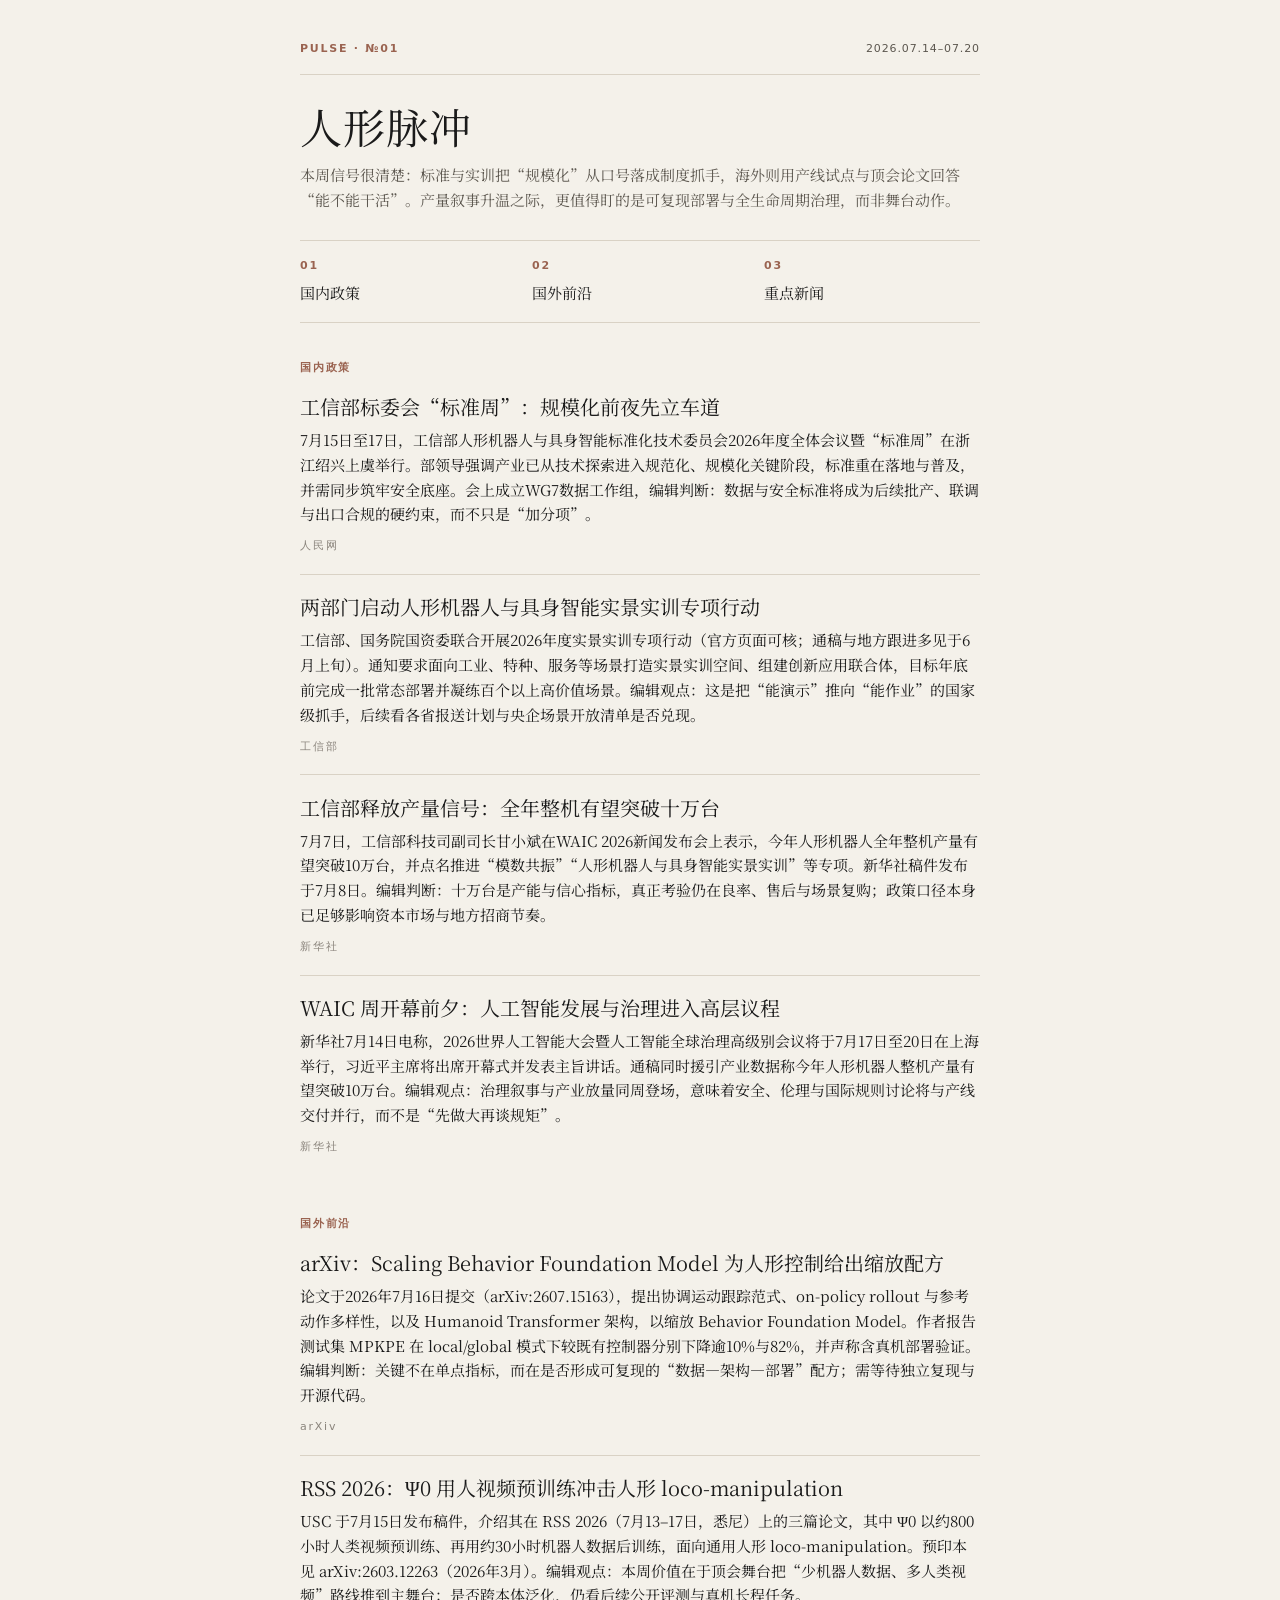
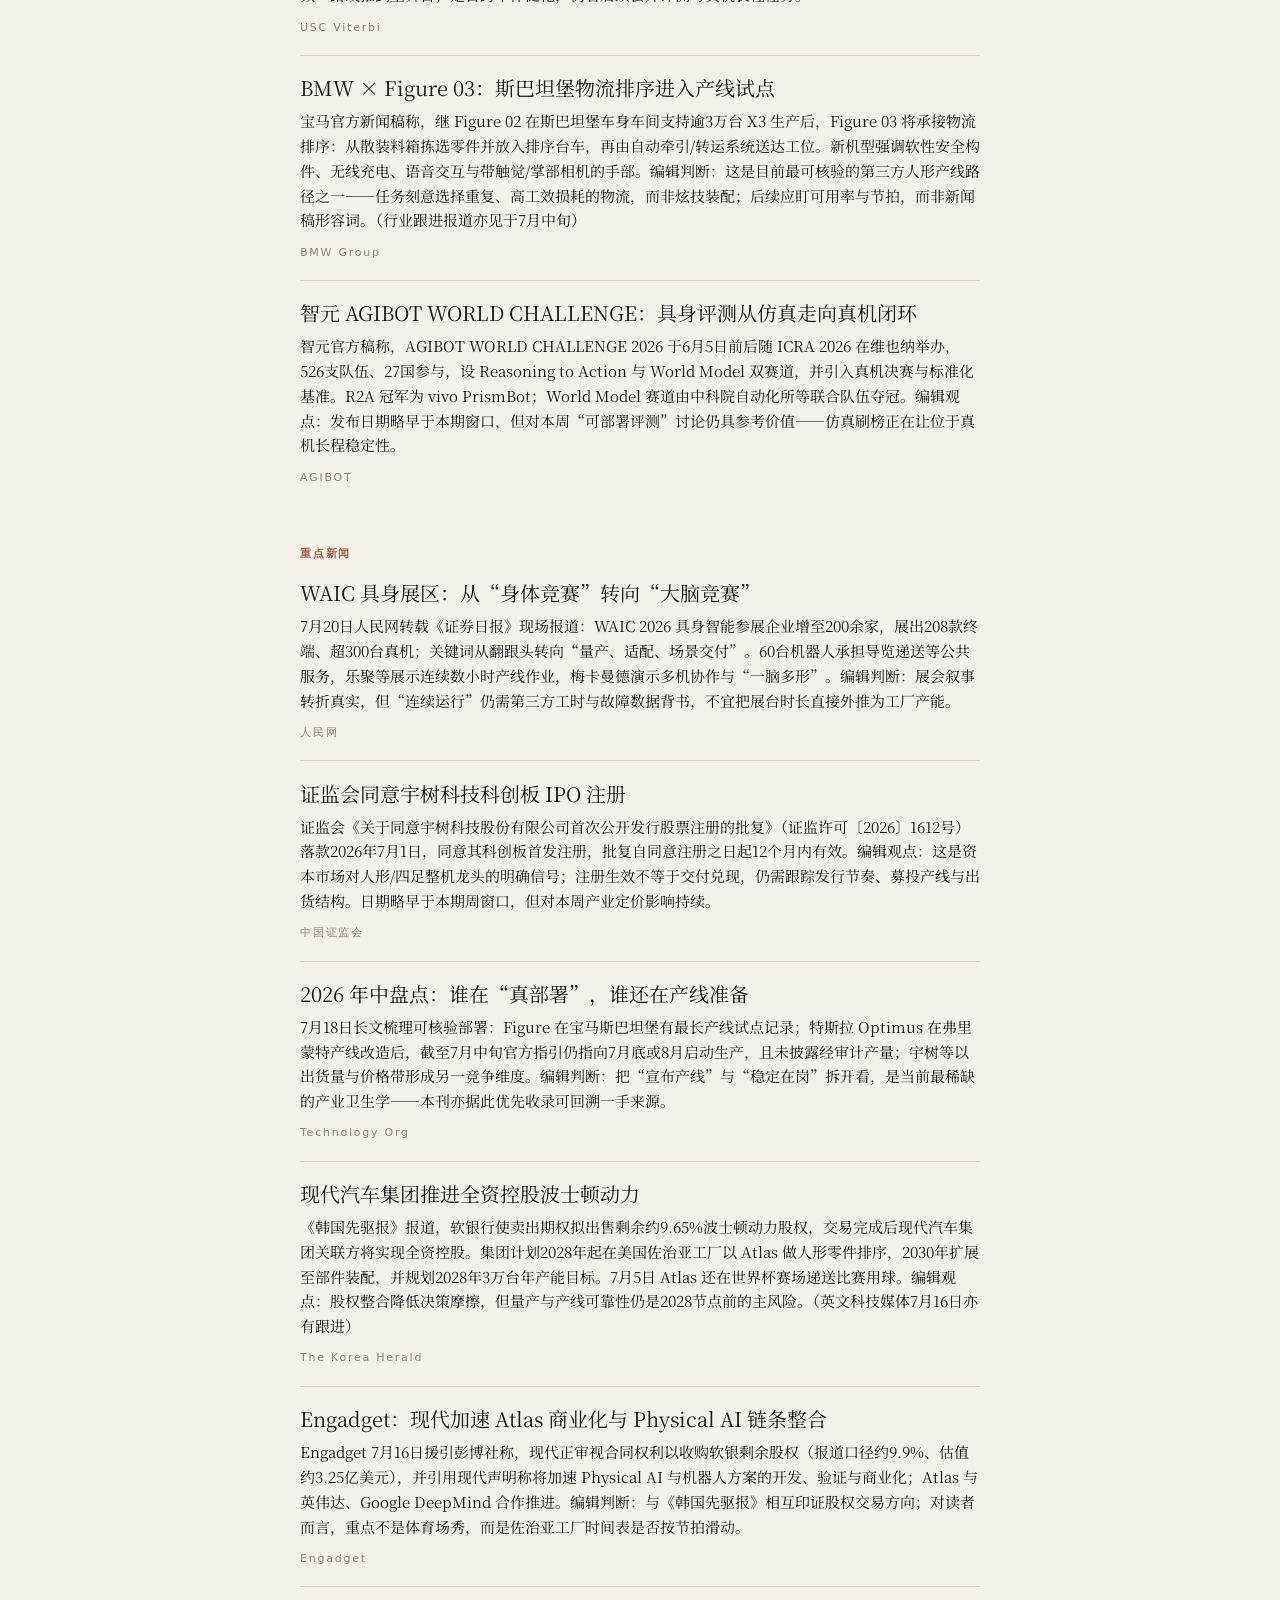
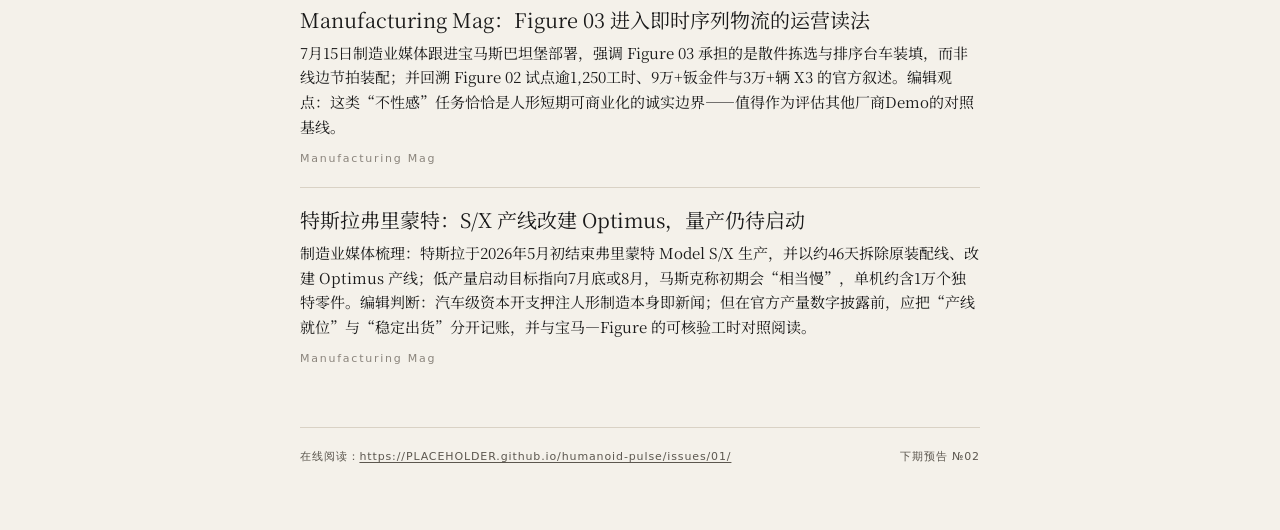
==== docs/site/issues/01/index.html @ b32ab368 "content: publish Humanoid Pulse №01 EOF  Co-authored-by: Cursor <cursoragent@cursor.com>" ====
<!DOCTYPE html>
<html lang="zh-CN">
<head>
  <meta charset="utf-8" />
  <meta name="viewport" content="width=device-width, initial-scale=1" />
  <title>人形脉冲 №01 · 2026.07.14–07.20</title>
  <!-- Build may inline fonts.css; path is relative to templates/ for local preview -->
  <style>
/* Self-hosted Fontsource — generated by scripts/vendor_fonts.py */
@font-face {
  font-family: "Noto Serif SC";
  font-style: normal;
  font-display: swap;
  font-weight: 400;
  src: url("../../assets/fonts/noto-serif-sc-chinese-simplified-400-normal.woff2") format("woff2");
  unicode-range: U+4E00-9FFF, U+3400-4DBF, U+F900-FAFF, U+2E80-2EFF, U+3000-303F, U+FF00-FFEF;
}

@font-face {
  font-family: "Noto Serif SC";
  font-style: normal;
  font-display: swap;
  font-weight: 400;
  src: url("../../assets/fonts/noto-serif-sc-latin-400-normal.woff2") format("woff2");
  unicode-range: U+0000-00FF, U+0131, U+0152-0153, U+02BB-02BC, U+02C6, U+02DA, U+02DC,
    U+0304, U+0308, U+0329, U+2000-206F, U+20AC, U+2122, U+2191, U+2193, U+2212, U+2215,
    U+FEFF, U+FFFD;
}

@font-face {
  font-family: "Source Serif 4";
  font-style: normal;
  font-display: swap;
  font-weight: 400;
  src: url("../../assets/fonts/source-serif-4-latin-400-normal.woff2") format("woff2");
  unicode-range: U+0000-00FF, U+0131, U+0152-0153, U+02BB-02BC, U+02C6, U+02DA, U+02DC,
    U+0304, U+0308, U+0329, U+2000-206F, U+20AC, U+2122, U+2191, U+2193, U+2212, U+2215,
    U+FEFF, U+FFFD;
}

  </style>
  <style>
    :root {
      --paper: #F4F1EA;
      --ink: #1A1A1A;
      --muted: #5C574F;
      --rule: #D9D2C5;
      --accent: #9A6350;
      --source: #8A847C;
    }

    *, *::before, *::after { box-sizing: border-box; }

    html {
      font-size: 16px;
      -webkit-text-size-adjust: 100%;
    }

    body {
      margin: 0;
      background: var(--paper);
      color: var(--ink);
      font-family: "Noto Serif SC", "Source Serif 4", Georgia, serif;
      font-size: 15px;
      line-height: 1.65;
    }

    a {
      color: var(--ink);
      text-decoration-thickness: 1px;
      text-underline-offset: 0.18em;
    }

    a:hover { color: var(--accent); }

    .wrap {
      max-width: 720px;
      margin: 0 auto;
      padding: 2.5rem 1.25rem 4rem;
    }

    /* —— 刊头 —— */
    .masthead {
      display: flex;
      flex-wrap: wrap;
      align-items: baseline;
      justify-content: space-between;
      gap: 0.5rem 1.5rem;
      padding-bottom: 1rem;
      border-bottom: 1px solid var(--rule);
      font-family: system-ui, sans-serif;
      font-size: 11px;
      letter-spacing: 0.16em;
      text-transform: uppercase;
      color: var(--muted);
    }

    .masthead-brand {
      color: var(--accent);
      font-weight: 600;
    }

    .masthead-date { letter-spacing: 0.08em; text-transform: none; }

    /* —— 标题 / lede —— */
    .issue-title {
      margin: 1.75rem 0 0.85rem;
      font-size: 42px;
      line-height: 1.1;
      font-weight: 400;
      letter-spacing: 0.02em;
    }

    .lede {
      margin: 0 0 1.75rem;
      color: var(--muted);
      font-size: 15px;
      line-height: 1.65;
    }

    /* —— 三锚点 —— */
    .anchors {
      display: grid;
      grid-template-columns: repeat(3, 1fr);
      gap: 0.75rem 1rem;
      margin: 0 0 2.25rem;
      padding: 1rem 0;
      border-top: 1px solid var(--rule);
      border-bottom: 1px solid var(--rule);
      list-style: none;
    }

    .anchors a {
      display: block;
      font-family: system-ui, sans-serif;
      font-size: 11px;
      letter-spacing: 0.16em;
      text-decoration: none;
      color: var(--muted);
    }

    .anchors a:hover { color: var(--accent); }

    .anchors .num {
      display: block;
      margin-bottom: 0.35rem;
      color: var(--accent);
      font-weight: 600;
    }

    .anchors .label {
      font-family: "Noto Serif SC", "Source Serif 4", Georgia, serif;
      font-size: 15px;
      letter-spacing: 0;
      color: var(--ink);
      text-transform: none;
    }

    /* —— sections_html 约定类名（build 渲染时使用） —— */
    .section {
      margin: 0 0 2.5rem;
    }

    .section-label {
      margin: 0 0 1rem;
      font-family: system-ui, sans-serif;
      font-size: 11px;
      letter-spacing: 0.16em;
      text-transform: uppercase;
      color: var(--accent);
      font-weight: 600;
    }

    .item {
      padding: 1.15rem 0;
      border-top: 1px solid var(--rule);
    }

    .item:first-of-type { border-top: none; padding-top: 0; }

    .item--with-image {
      display: grid;
      grid-template-columns: 1.4fr 1fr;
      gap: 1.25rem 1.5rem;
      align-items: start;
    }

    .item-title {
      margin: 0 0 0.5rem;
      font-size: 20px;
      line-height: 1.35;
      font-weight: 400;
    }

    .item-title a { text-decoration: none; }
    .item-title a:hover { text-decoration: underline; }

    .item-summary {
      margin: 0 0 0.65rem;
      color: var(--ink);
    }

    .item-source {
      margin: 0;
      font-family: system-ui, sans-serif;
      font-size: 11px;
      letter-spacing: 0.16em;
      color: var(--source);
    }

    .item-image {
      display: block;
      width: 100%;
      height: auto;
      border: 0;
    }

    .item-body { min-width: 0; }

    /* —— 页脚 —— */
    .footer {
      margin-top: 2.5rem;
      padding-top: 1.25rem;
      border-top: 1px solid var(--rule);
      font-family: system-ui, sans-serif;
      font-size: 11px;
      letter-spacing: 0.08em;
      color: var(--muted);
      display: flex;
      flex-wrap: wrap;
      gap: 0.75rem 1.5rem;
      justify-content: space-between;
    }

    .footer a { color: var(--muted); }
    .footer a:hover { color: var(--accent); }

    @media (max-width: 640px) {
      .issue-title { font-size: 32px; }
      .anchors { grid-template-columns: 1fr; }
      .item--with-image { grid-template-columns: 1fr; }
      .item--with-image .item-image { order: -1; }
    }
  </style>
</head>
<body>
  <article class="wrap">
    <header class="masthead">
      <span class="masthead-brand">PULSE · №01</span>
      <span class="masthead-date">2026.07.14–07.20</span>
    </header>

    <h1 class="issue-title">人形脉冲</h1>
    <p class="lede">本周信号很清楚：标准与实训把“规模化”从口号落成制度抓手，海外则用产线试点与顶会论文回答“能不能干活”。产量叙事升温之际，更值得盯的是可复现部署与全生命周期治理，而非舞台动作。</p>

    <nav aria-label="本期锚点">
      <ul class="anchors">
        <li>
          <a href="#section-policy">
            <span class="num">01</span>
            <span class="label">国内政策</span>
          </a>
        </li>
        <li>
          <a href="#section-frontier">
            <span class="num">02</span>
            <span class="label">国外前沿</span>
          </a>
        </li>
        <li>
          <a href="#section-news">
            <span class="num">03</span>
            <span class="label">重点新闻</span>
          </a>
        </li>
      </ul>
    </nav>

    <section class="section" id="section-policy">
  <h2 class="section-label">国内政策</h2>
  <article class="item">
  <div class="item-body">
    <h3 class="item-title"><a href="http://finance.people.com.cn/n1/2026/0717/c1004-40762721.html">工信部标委会“标准周”：规模化前夜先立车道</a></h3>
    <p class="item-summary">7月15日至17日，工信部人形机器人与具身智能标准化技术委员会2026年度全体会议暨“标准周”在浙江绍兴上虞举行。部领导强调产业已从技术探索进入规范化、规模化关键阶段，标准重在落地与普及，并需同步筑牢安全底座。会上成立WG7数据工作组，编辑判断：数据与安全标准将成为后续批产、联调与出口合规的硬约束，而不只是“加分项”。</p>
    <p class="item-source">人民网</p>
  </div>
</article><article class="item">
  <div class="item-body">
    <h3 class="item-title"><a href="https://www.miit.gov.cn/zwgk/zcwj/wjfb/tz/art/2026/art_f291ccd3da4c47ce95741de63cc088e6.html">两部门启动人形机器人与具身智能实景实训专项行动</a></h3>
    <p class="item-summary">工信部、国务院国资委联合开展2026年度实景实训专项行动（官方页面可核；通稿与地方跟进多见于6月上旬）。通知要求面向工业、特种、服务等场景打造实景实训空间、组建创新应用联合体，目标年底前完成一批常态部署并凝练百个以上高价值场景。编辑观点：这是把“能演示”推向“能作业”的国家级抓手，后续看各省报送计划与央企场景开放清单是否兑现。</p>
    <p class="item-source">工信部</p>
  </div>
</article><article class="item">
  <div class="item-body">
    <h3 class="item-title"><a href="https://www.news.cn/info/20260708/92df671c282c406fb8b3358666d65589/c.html">工信部释放产量信号：全年整机有望突破十万台</a></h3>
    <p class="item-summary">7月7日，工信部科技司副司长甘小斌在WAIC 2026新闻发布会上表示，今年人形机器人全年整机产量有望突破10万台，并点名推进“模数共振”“人形机器人与具身智能实景实训”等专项。新华社稿件发布于7月8日。编辑判断：十万台是产能与信心指标，真正考验仍在良率、售后与场景复购；政策口径本身已足够影响资本市场与地方招商节奏。</p>
    <p class="item-source">新华社</p>
  </div>
</article><article class="item">
  <div class="item-body">
    <h3 class="item-title"><a href="https://www.spp.gov.cn/spp/tt/202607/t20260714_731962.shtml">WAIC 周开幕前夕：人工智能发展与治理进入高层议程</a></h3>
    <p class="item-summary">新华社7月14日电称，2026世界人工智能大会暨人工智能全球治理高级别会议将于7月17日至20日在上海举行，习近平主席将出席开幕式并发表主旨讲话。通稿同时援引产业数据称今年人形机器人整机产量有望突破10万台。编辑观点：治理叙事与产业放量同周登场，意味着安全、伦理与国际规则讨论将与产线交付并行，而不是“先做大再谈规矩”。</p>
    <p class="item-source">新华社</p>
  </div>
</article>
</section>

<section class="section" id="section-frontier">
  <h2 class="section-label">国外前沿</h2>
  <article class="item">
  <div class="item-body">
    <h3 class="item-title"><a href="https://arxiv.org/abs/2607.15163">arXiv：Scaling Behavior Foundation Model 为人形控制给出缩放配方</a></h3>
    <p class="item-summary">论文于2026年7月16日提交（arXiv:2607.15163），提出协调运动跟踪范式、on-policy rollout 与参考动作多样性，以及 Humanoid Transformer 架构，以缩放 Behavior Foundation Model。作者报告测试集 MPKPE 在 local/global 模式下较既有控制器分别下降逾10%与82%，并声称含真机部署验证。编辑判断：关键不在单点指标，而在是否形成可复现的“数据—架构—部署”配方；需等待独立复现与开源代码。</p>
    <p class="item-source">arXiv</p>
  </div>
</article><article class="item">
  <div class="item-body">
    <h3 class="item-title"><a href="https://viterbischool.usc.edu/news/2026/07/usc-advances-humanoid-robotics-robot-learning-and-3d-manipulation-at-rss-2026/">RSS 2026：Ψ0 用人视频预训练冲击人形 loco-manipulation</a></h3>
    <p class="item-summary">USC 于7月15日发布稿件，介绍其在 RSS 2026（7月13–17日，悉尼）上的三篇论文，其中 Ψ0 以约800小时人类视频预训练、再用约30小时机器人数据后训练，面向通用人形 loco-manipulation。预印本见 arXiv:2603.12263（2026年3月）。编辑观点：本周价值在于顶会舞台把“少机器人数据、多人类视频”路线推到主舞台；是否跨本体泛化，仍看后续公开评测与真机长程任务。</p>
    <p class="item-source">USC Viterbi</p>
  </div>
</article><article class="item">
  <div class="item-body">
    <h3 class="item-title"><a href="https://www.press.bmwgroup.com/global/article/detail/T0458778EN/bmw-group-advances-the-use-of-physical-ai-in-production-with-figure-03-project-in-spartanburg?language=en">BMW × Figure 03：斯巴坦堡物流排序进入产线试点</a></h3>
    <p class="item-summary">宝马官方新闻稿称，继 Figure 02 在斯巴坦堡车身车间支持逾3万台 X3 生产后，Figure 03 将承接物流排序：从散装料箱拣选零件并放入排序台车，再由自动牵引/转运系统送达工位。新机型强调软性安全构件、无线充电、语音交互与带触觉/掌部相机的手部。编辑判断：这是目前最可核验的第三方人形产线路径之一——任务刻意选择重复、高工效损耗的物流，而非炫技装配；后续应盯可用率与节拍，而非新闻稿形容词。（行业跟进报道亦见于7月中旬）</p>
    <p class="item-source">BMW Group</p>
  </div>
</article><article class="item">
  <div class="item-body">
    <h3 class="item-title"><a href="https://www.agibot.com/article/231/detail/73.html">智元 AGIBOT WORLD CHALLENGE：具身评测从仿真走向真机闭环</a></h3>
    <p class="item-summary">智元官方稿称，AGIBOT WORLD CHALLENGE 2026 于6月5日前后随 ICRA 2026 在维也纳举办，526支队伍、27国参与，设 Reasoning to Action 与 World Model 双赛道，并引入真机决赛与标准化基准。R2A 冠军为 vivo PrismBot；World Model 赛道由中科院自动化所等联合队伍夺冠。编辑观点：发布日期略早于本期窗口，但对本周“可部署评测”讨论仍具参考价值——仿真刷榜正在让位于真机长程稳定性。</p>
    <p class="item-source">AGIBOT</p>
  </div>
</article>
</section>

<section class="section" id="section-news">
  <h2 class="section-label">重点新闻</h2>
  <article class="item">
  <div class="item-body">
    <h3 class="item-title"><a href="http://finance.people.com.cn/n1/2026/0720/c1004-40764388.html">WAIC 具身展区：从“身体竞赛”转向“大脑竞赛”</a></h3>
    <p class="item-summary">7月20日人民网转载《证券日报》现场报道：WAIC 2026 具身智能参展企业增至200余家，展出208款终端、超300台真机；关键词从翻跟头转向“量产、适配、场景交付”。60台机器人承担导览递送等公共服务，乐聚等展示连续数小时产线作业，梅卡曼德演示多机协作与“一脑多形”。编辑判断：展会叙事转折真实，但“连续运行”仍需第三方工时与故障数据背书，不宜把展台时长直接外推为工厂产能。</p>
    <p class="item-source">人民网</p>
  </div>
</article><article class="item">
  <div class="item-body">
    <h3 class="item-title"><a href="https://www.csrc.gov.cn/csrc/c105906/c7642867/content.shtml">证监会同意宇树科技科创板 IPO 注册</a></h3>
    <p class="item-summary">证监会《关于同意宇树科技股份有限公司首次公开发行股票注册的批复》（证监许可〔2026〕1612号）落款2026年7月1日，同意其科创板首发注册，批复自同意注册之日起12个月内有效。编辑观点：这是资本市场对人形/四足整机龙头的明确信号；注册生效不等于交付兑现，仍需跟踪发行节奏、募投产线与出货结构。日期略早于本期周窗口，但对本周产业定价影响持续。</p>
    <p class="item-source">中国证监会</p>
  </div>
</article><article class="item">
  <div class="item-body">
    <h3 class="item-title"><a href="https://www.technology.org/2026/07/18/humanoid-robots-in-2026-what-is-actually-deployed/">2026 年中盘点：谁在“真部署”，谁还在产线准备</a></h3>
    <p class="item-summary">7月18日长文梳理可核验部署：Figure 在宝马斯巴坦堡有最长产线试点记录；特斯拉 Optimus 在弗里蒙特产线改造后，截至7月中旬官方指引仍指向7月底或8月启动生产，且未披露经审计产量；宇树等以出货量与价格带形成另一竞争维度。编辑判断：把“宣布产线”与“稳定在岗”拆开看，是当前最稀缺的产业卫生学——本刊亦据此优先收录可回溯一手来源。</p>
    <p class="item-source">Technology Org</p>
  </div>
</article><article class="item">
  <div class="item-body">
    <h3 class="item-title"><a href="https://www.koreaherald.com/article/10811183">现代汽车集团推进全资控股波士顿动力</a></h3>
    <p class="item-summary">《韩国先驱报》报道，软银行使卖出期权拟出售剩余约9.65%波士顿动力股权，交易完成后现代汽车集团关联方将实现全资控股。集团计划2028年起在美国佐治亚工厂以 Atlas 做人形零件排序，2030年扩展至部件装配，并规划2028年3万台年产能目标。7月5日 Atlas 还在世界杯赛场递送比赛用球。编辑观点：股权整合降低决策摩擦，但量产与产线可靠性仍是2028节点前的主风险。（英文科技媒体7月16日亦有跟进）</p>
    <p class="item-source">The Korea Herald</p>
  </div>
</article><article class="item">
  <div class="item-body">
    <h3 class="item-title"><a href="https://www.engadget.com/2216427/hyundai-reportedly-looking-to-buy-all-of-boston-dynamics-from-softbank/">Engadget：现代加速 Atlas 商业化与 Physical AI 链条整合</a></h3>
    <p class="item-summary">Engadget 7月16日援引彭博社称，现代正审视合同权利以收购软银剩余股权（报道口径约9.9%、估值约3.25亿美元），并引用现代声明称将加速 Physical AI 与机器人方案的开发、验证与商业化；Atlas 与英伟达、Google DeepMind 合作推进。编辑判断：与《韩国先驱报》相互印证股权交易方向；对读者而言，重点不是体育场秀，而是佐治亚工厂时间表是否按节拍滑动。</p>
    <p class="item-source">Engadget</p>
  </div>
</article><article class="item">
  <div class="item-body">
    <h3 class="item-title"><a href="https://www.manufacturingmag.com/article/bmw-figure-03-humanoid-spartanburg-logistics">Manufacturing Mag：Figure 03 进入即时序列物流的运营读法</a></h3>
    <p class="item-summary">7月15日制造业媒体跟进宝马斯巴坦堡部署，强调 Figure 03 承担的是散件拣选与排序台车装填，而非线边节拍装配；并回溯 Figure 02 试点逾1,250工时、9万+钣金件与3万+辆 X3 的官方叙述。编辑观点：这类“不性感”任务恰恰是人形短期可商业化的诚实边界——值得作为评估其他厂商Demo的对照基线。</p>
    <p class="item-source">Manufacturing Mag</p>
  </div>
</article><article class="item">
  <div class="item-body">
    <h3 class="item-title"><a href="https://www.manufacturingmag.com/article/tesla-fremont-model-sx-line-optimus-1-million-units">特斯拉弗里蒙特：S/X 产线改建 Optimus，量产仍待启动</a></h3>
    <p class="item-summary">制造业媒体梳理：特斯拉于2026年5月初结束弗里蒙特 Model S/X 生产，并以约46天拆除原装配线、改建 Optimus 产线；低产量启动目标指向7月底或8月，马斯克称初期会“相当慢”，单机约含1万个独特零件。编辑判断：汽车级资本开支押注人形制造本身即新闻；但在官方产量数字披露前，应把“产线就位”与“稳定出货”分开记账，并与宝马—Figure 的可核验工时对照阅读。</p>
    <p class="item-source">Manufacturing Mag</p>
  </div>
</article>
</section>

    <footer class="footer">
      <span>在线阅读：<a href="https://PLACEHOLDER.github.io/humanoid-pulse/issues/01/">https://PLACEHOLDER.github.io/humanoid-pulse/issues/01/</a></span>
      <span>下期预告 №02</span>
    </footer>
  </article>
</body>
</html>
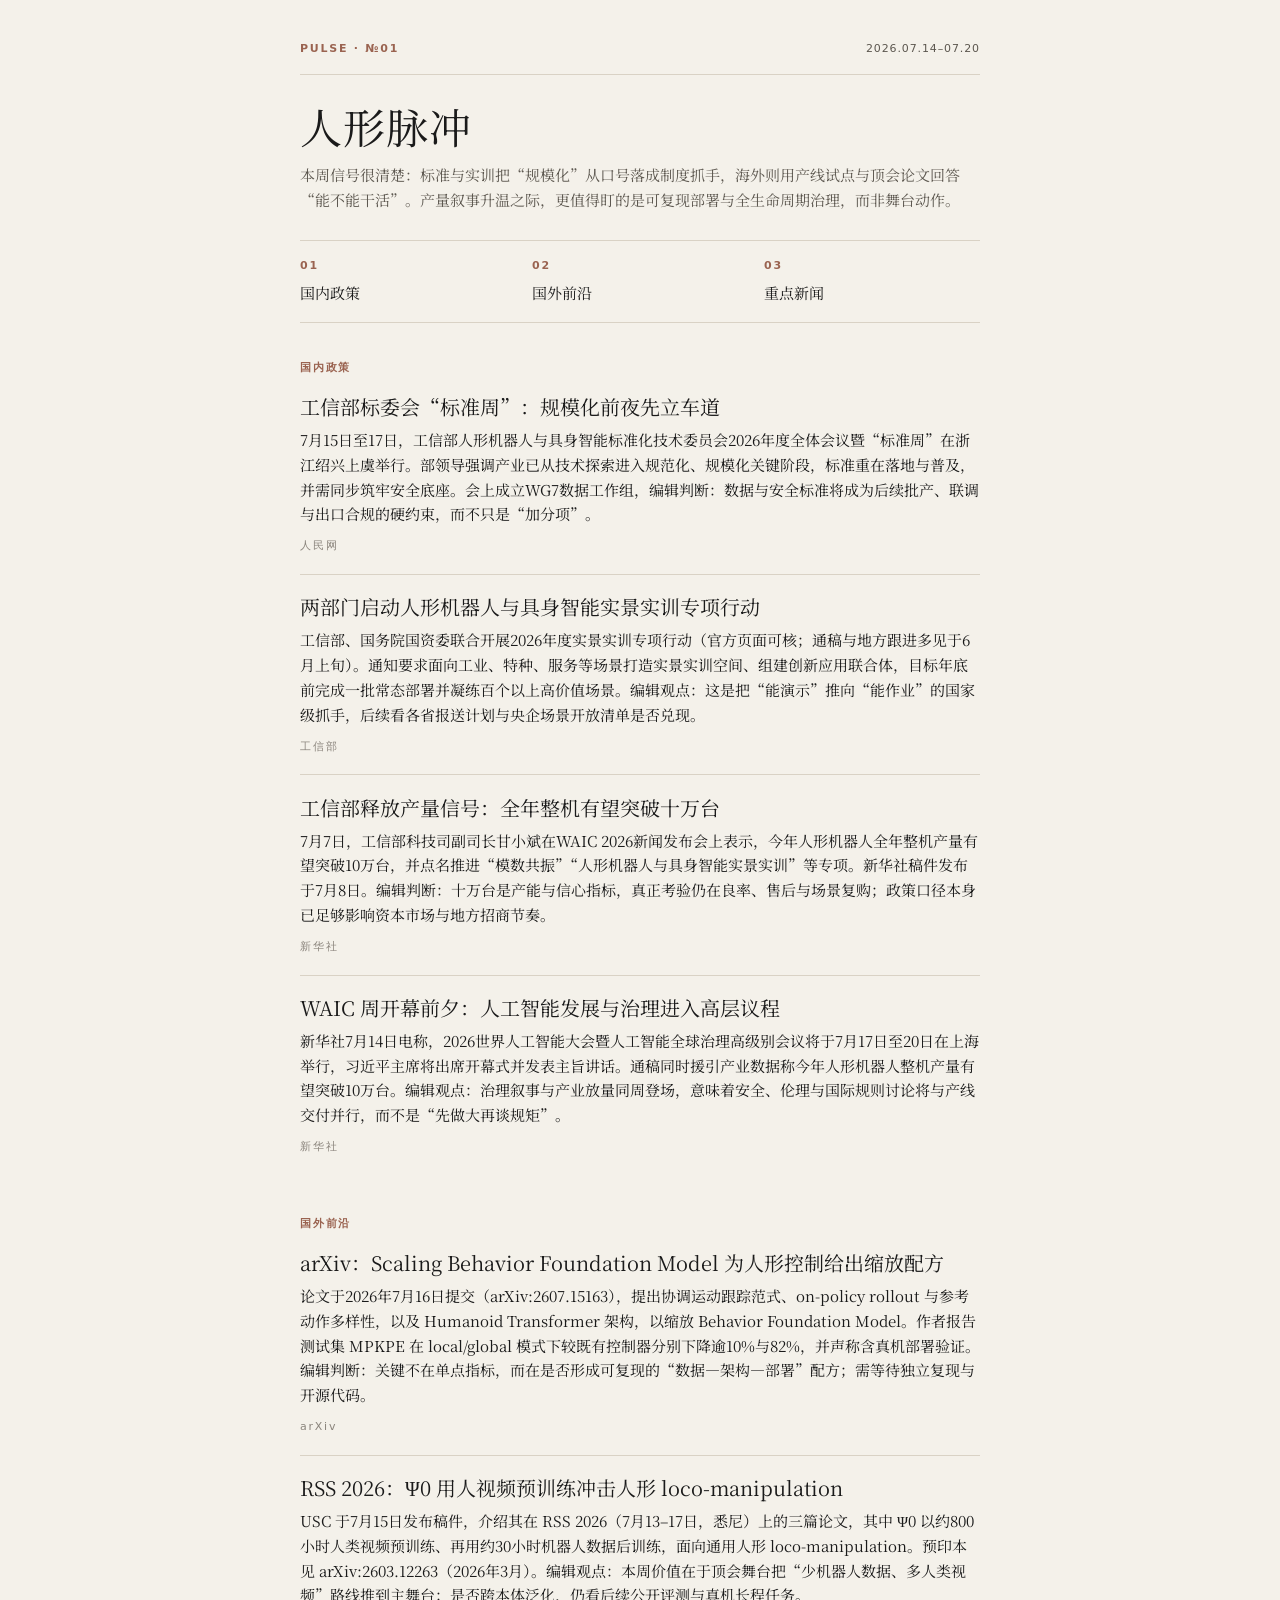
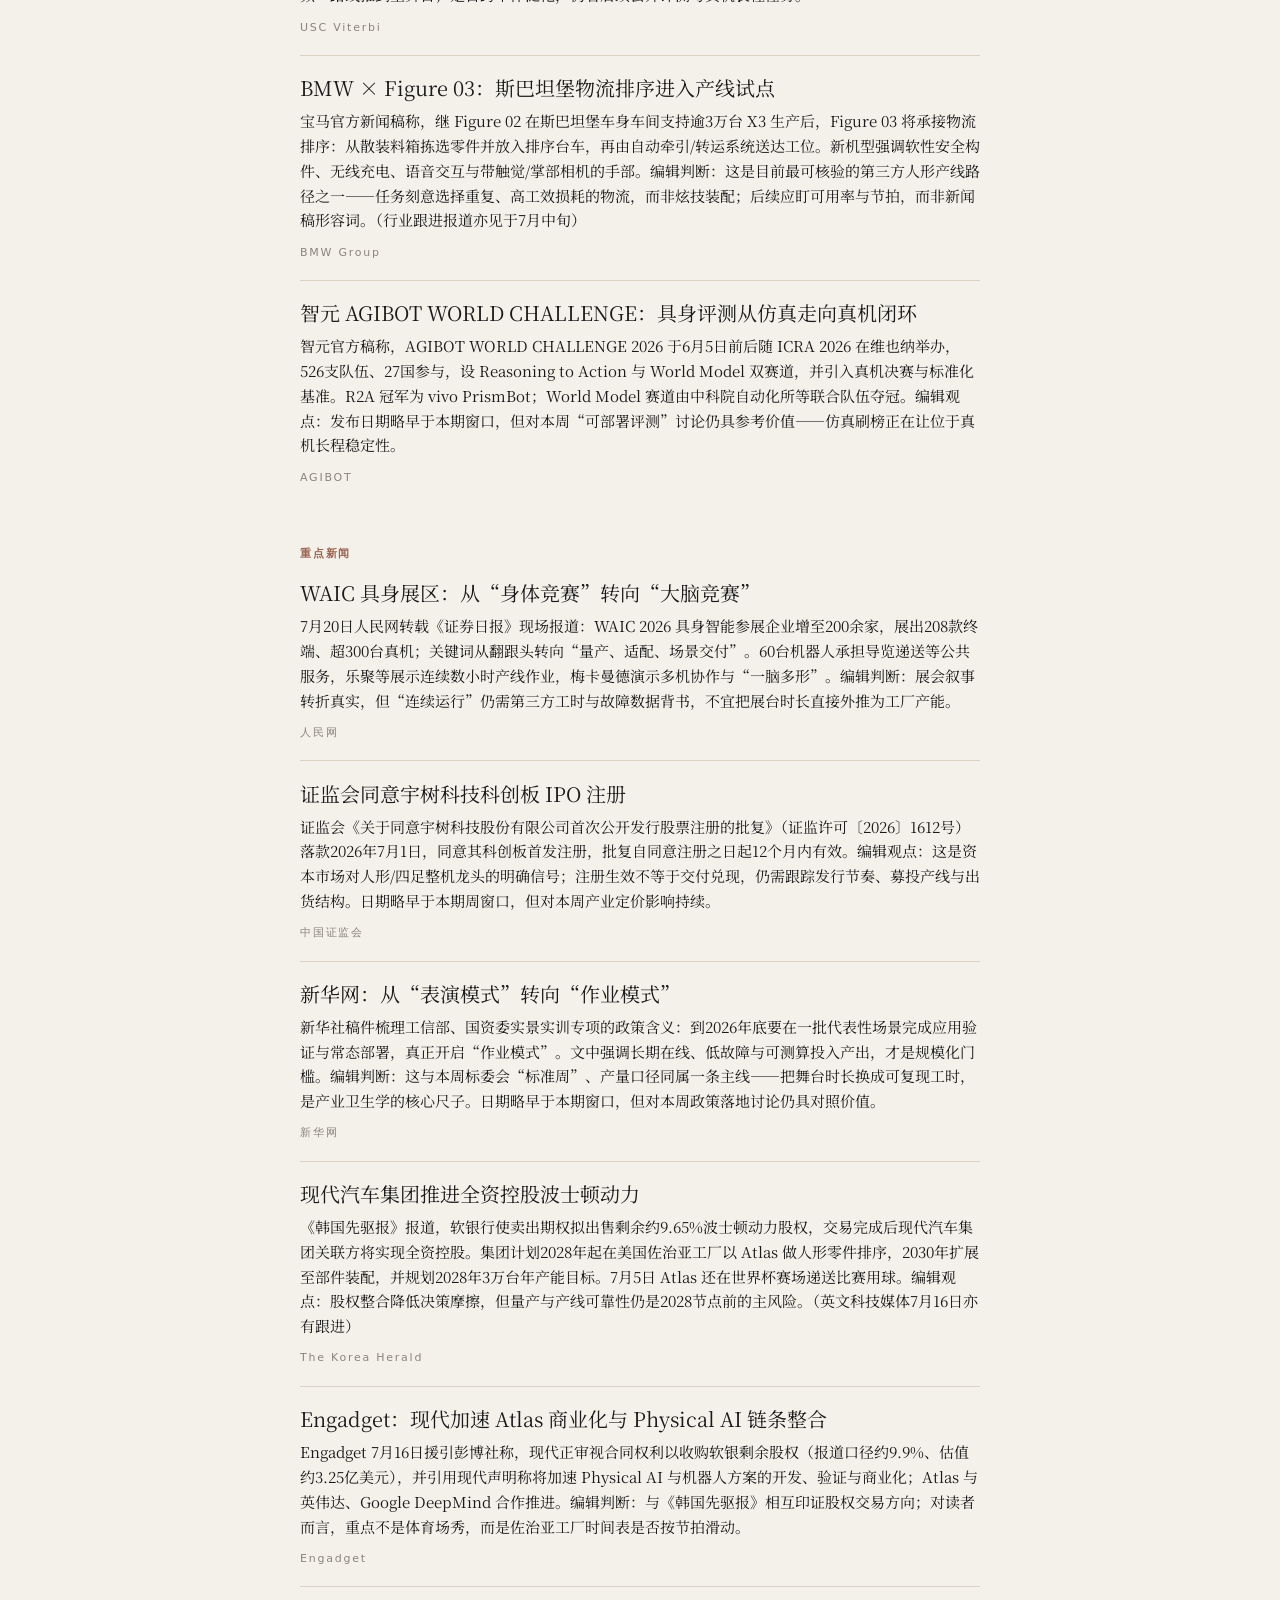
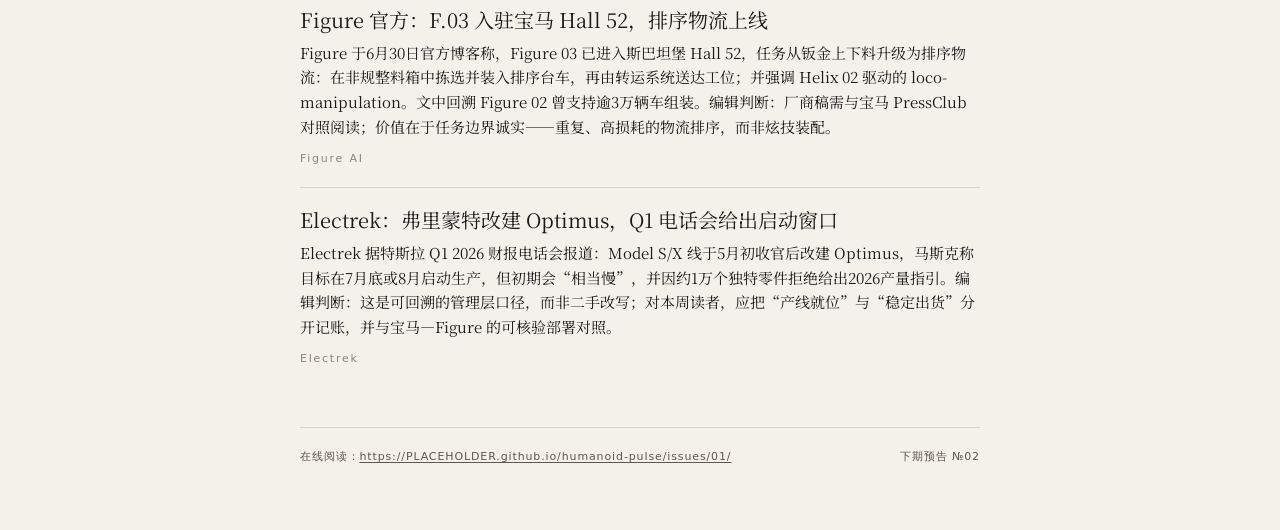
==== commit 7ece5ea3: "fix: replace low-quality sources in Pulse №01 Co-authored-by: Cursor <cursoragent@cursor.com>" ====
--- a/docs/site/issues/01/index.html
+++ b/docs/site/issues/01/index.html
@@ -350,9 +350,9 @@
   </div>
 </article><article class="item">
   <div class="item-body">
-    <h3 class="item-title"><a href="https://www.technology.org/2026/07/18/humanoid-robots-in-2026-what-is-actually-deployed/">2026 年中盘点：谁在“真部署”，谁还在产线准备</a></h3>
-    <p class="item-summary">7月18日长文梳理可核验部署：Figure 在宝马斯巴坦堡有最长产线试点记录；特斯拉 Optimus 在弗里蒙特产线改造后，截至7月中旬官方指引仍指向7月底或8月启动生产，且未披露经审计产量；宇树等以出货量与价格带形成另一竞争维度。编辑判断：把“宣布产线”与“稳定在岗”拆开看，是当前最稀缺的产业卫生学——本刊亦据此优先收录可回溯一手来源。</p>
-    <p class="item-source">Technology Org</p>
+    <h3 class="item-title"><a href="https://www.news.cn/tech/20260625/0b5bc2eed6f0463db3fb1112b022bcb8/c.html">新华网：从“表演模式”转向“作业模式”</a></h3>
+    <p class="item-summary">新华社稿件梳理工信部、国资委实景实训专项的政策含义：到2026年底要在一批代表性场景完成应用验证与常态部署，真正开启“作业模式”。文中强调长期在线、低故障与可测算投入产出，才是规模化门槛。编辑判断：这与本周标委会“标准周”、产量口径同属一条主线——把舞台时长换成可复现工时，是产业卫生学的核心尺子。日期略早于本期窗口，但对本周政策落地讨论仍具对照价值。</p>
+    <p class="item-source">新华网</p>
   </div>
 </article><article class="item">
   <div class="item-body">
@@ -368,15 +368,15 @@
   </div>
 </article><article class="item">
   <div class="item-body">
-    <h3 class="item-title"><a href="https://www.manufacturingmag.com/article/bmw-figure-03-humanoid-spartanburg-logistics">Manufacturing Mag：Figure 03 进入即时序列物流的运营读法</a></h3>
-    <p class="item-summary">7月15日制造业媒体跟进宝马斯巴坦堡部署，强调 Figure 03 承担的是散件拣选与排序台车装填，而非线边节拍装配；并回溯 Figure 02 试点逾1,250工时、9万+钣金件与3万+辆 X3 的官方叙述。编辑观点：这类“不性感”任务恰恰是人形短期可商业化的诚实边界——值得作为评估其他厂商Demo的对照基线。</p>
-    <p class="item-source">Manufacturing Mag</p>
-  </div>
-</article><article class="item">
-  <div class="item-body">
-    <h3 class="item-title"><a href="https://www.manufacturingmag.com/article/tesla-fremont-model-sx-line-optimus-1-million-units">特斯拉弗里蒙特：S/X 产线改建 Optimus，量产仍待启动</a></h3>
-    <p class="item-summary">制造业媒体梳理：特斯拉于2026年5月初结束弗里蒙特 Model S/X 生产，并以约46天拆除原装配线、改建 Optimus 产线；低产量启动目标指向7月底或8月，马斯克称初期会“相当慢”，单机约含1万个独特零件。编辑判断：汽车级资本开支押注人形制造本身即新闻；但在官方产量数字披露前，应把“产线就位”与“稳定出货”分开记账，并与宝马—Figure 的可核验工时对照阅读。</p>
-    <p class="item-source">Manufacturing Mag</p>
+    <h3 class="item-title"><a href="https://www.figure.ai/news/f-03-at-bmw">Figure 官方：F.03 入驻宝马 Hall 52，排序物流上线</a></h3>
+    <p class="item-summary">Figure 于6月30日官方博客称，Figure 03 已进入斯巴坦堡 Hall 52，任务从钣金上下料升级为排序物流：在非规整料箱中拣选并装入排序台车，再由转运系统送达工位；并强调 Helix 02 驱动的 loco-manipulation。文中回溯 Figure 02 曾支持逾3万辆车组装。编辑判断：厂商稿需与宝马 PressClub 对照阅读；价值在于任务边界诚实——重复、高损耗的物流排序，而非炫技装配。</p>
+    <p class="item-source">Figure AI</p>
+  </div>
+</article><article class="item">
+  <div class="item-body">
+    <h3 class="item-title"><a href="https://electrek.co/2026/04/22/tesla-optimus-production-fremont-model-sx-line/">Electrek：弗里蒙特改建 Optimus，Q1 电话会给出启动窗口</a></h3>
+    <p class="item-summary">Electrek 据特斯拉 Q1 2026 财报电话会报道：Model S/X 线于5月初收官后改建 Optimus，马斯克称目标在7月底或8月启动生产，但初期会“相当慢”，并因约1万个独特零件拒绝给出2026产量指引。编辑判断：这是可回溯的管理层口径，而非二手改写；对本周读者，应把“产线就位”与“稳定出货”分开记账，并与宝马—Figure 的可核验部署对照。</p>
+    <p class="item-source">Electrek</p>
   </div>
 </article>
 </section>
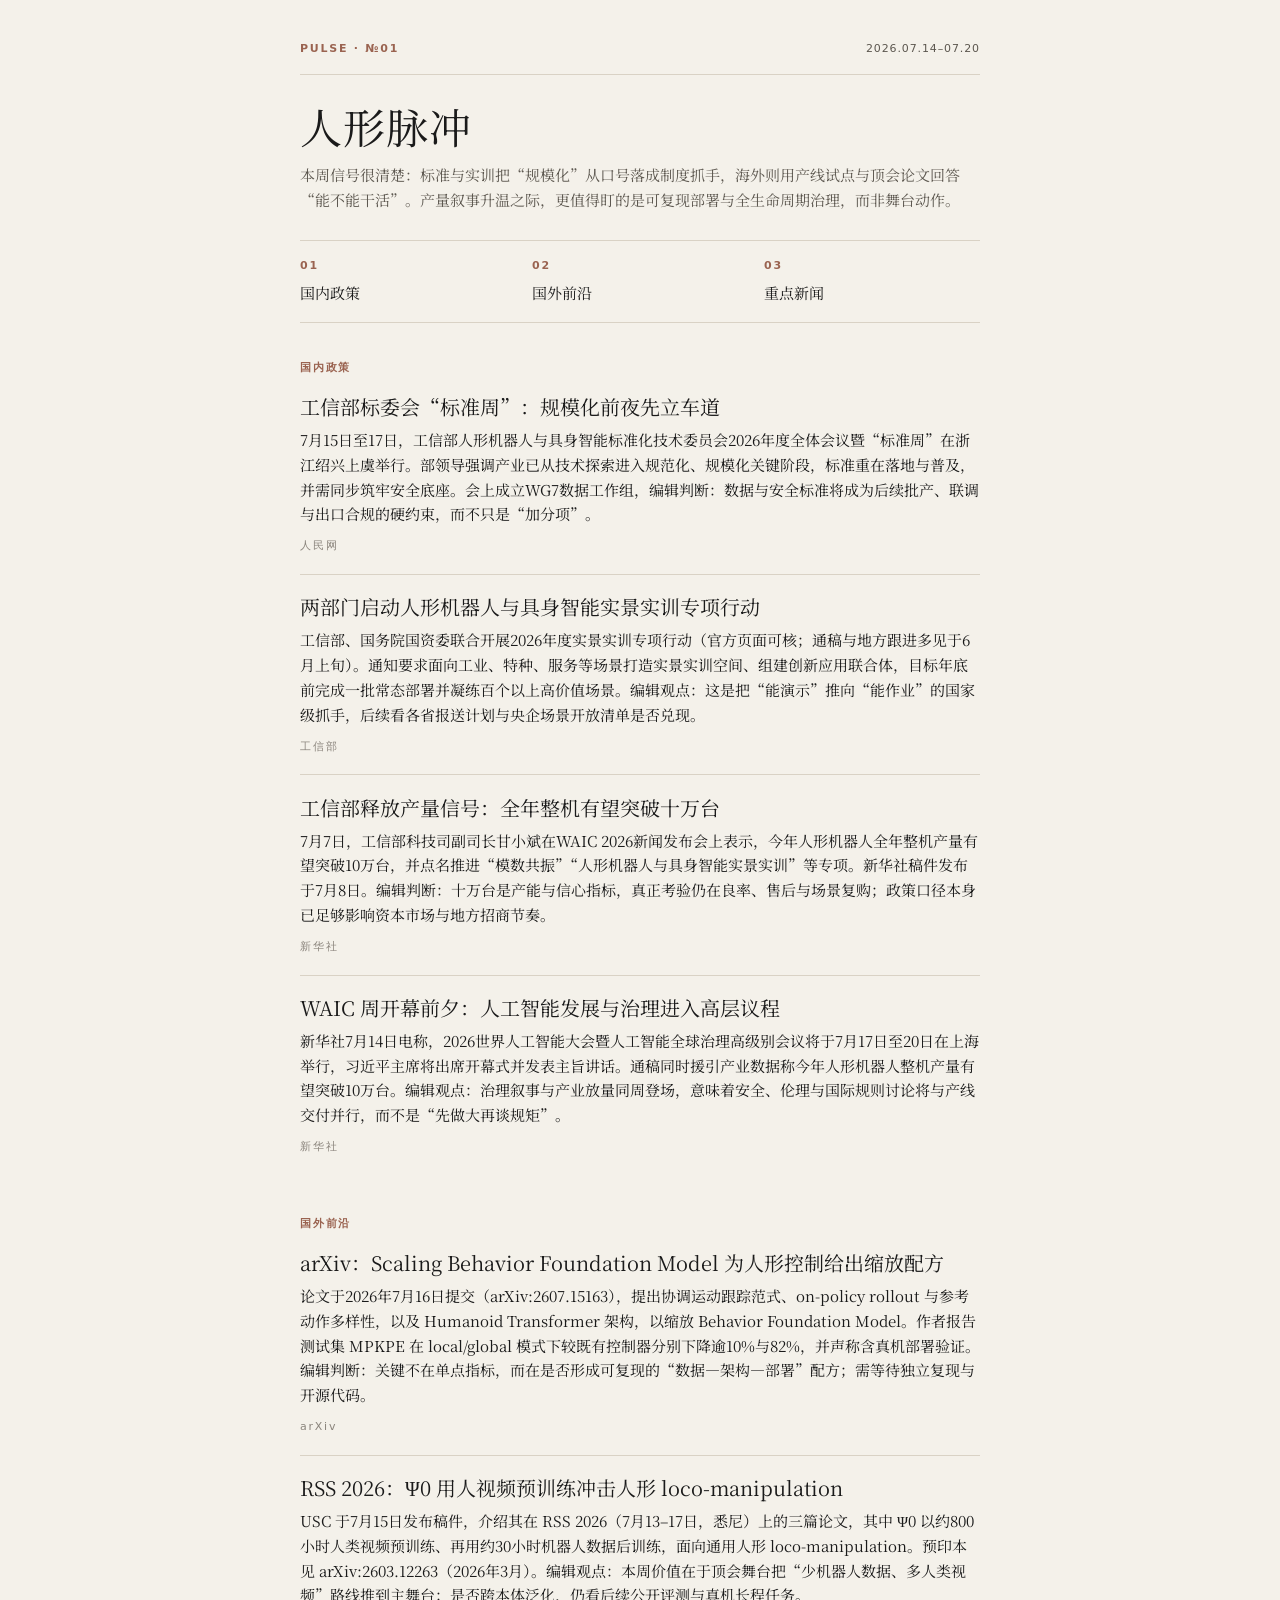
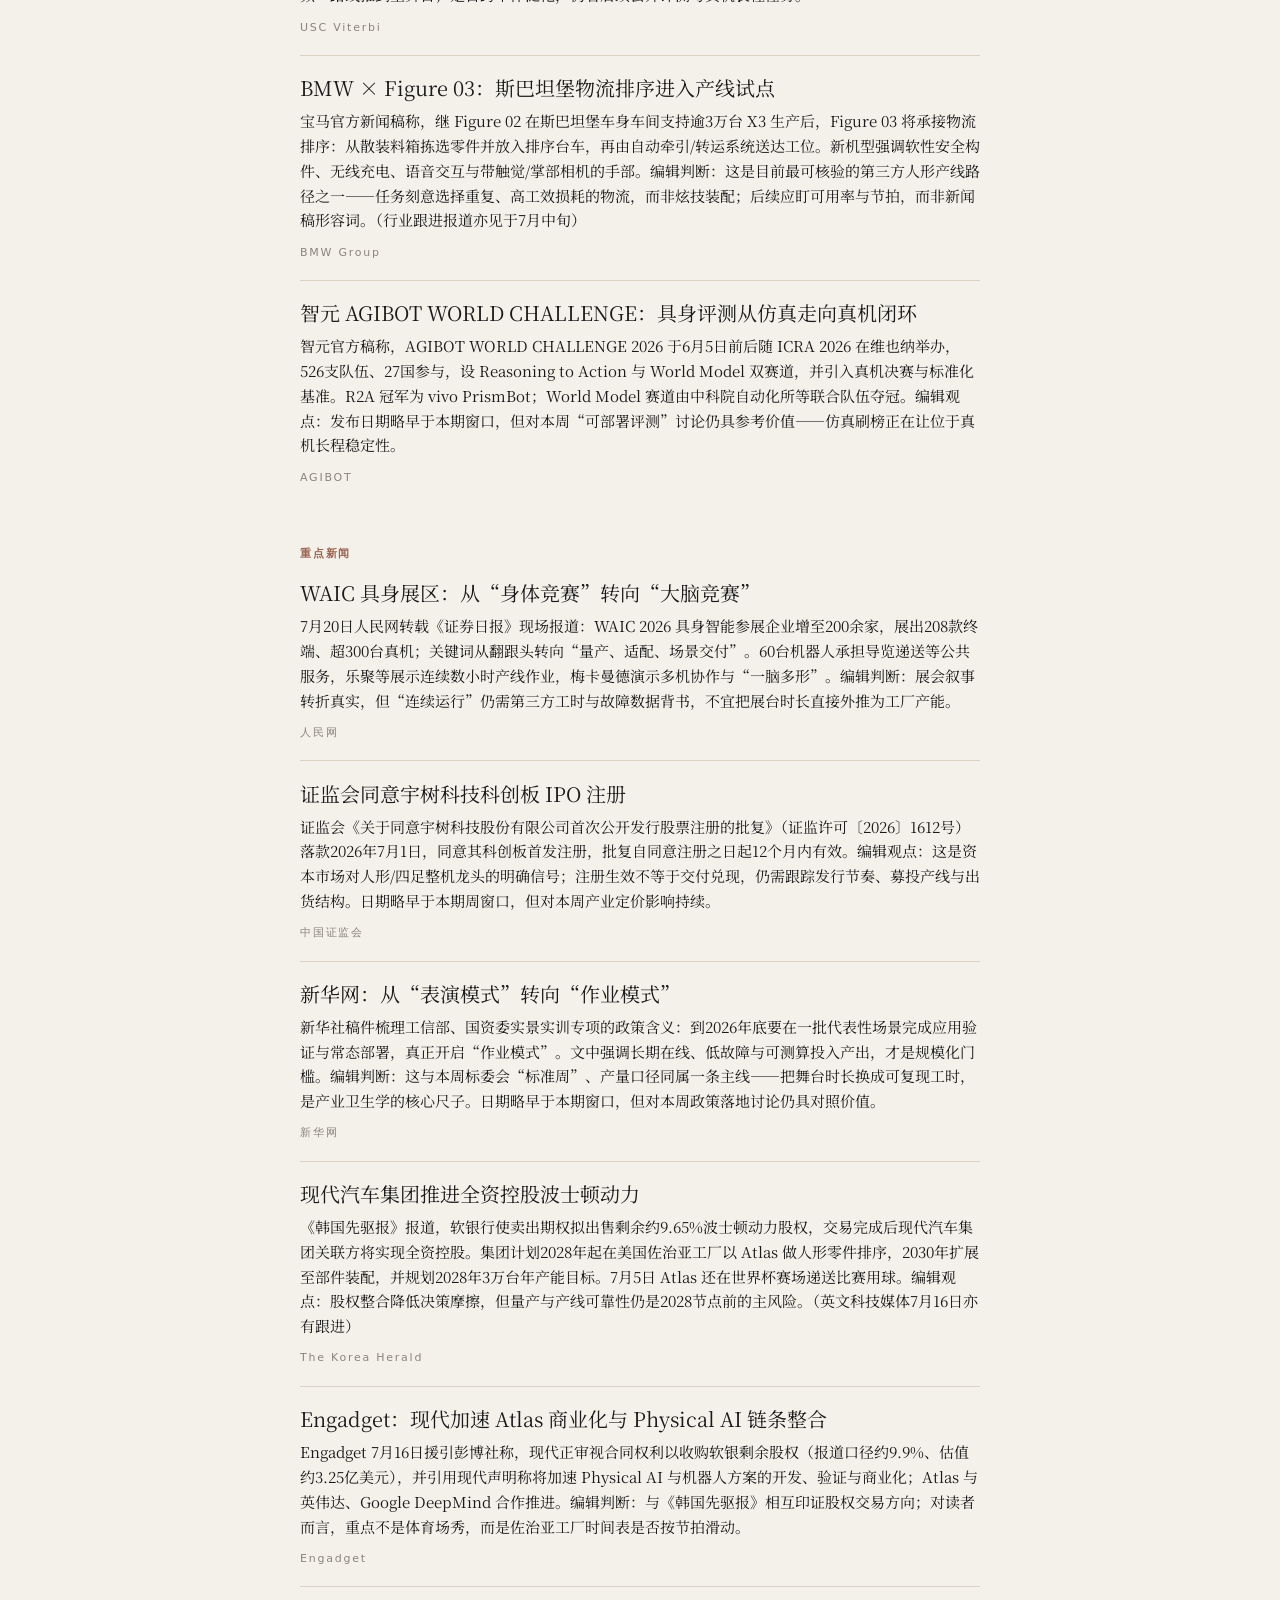
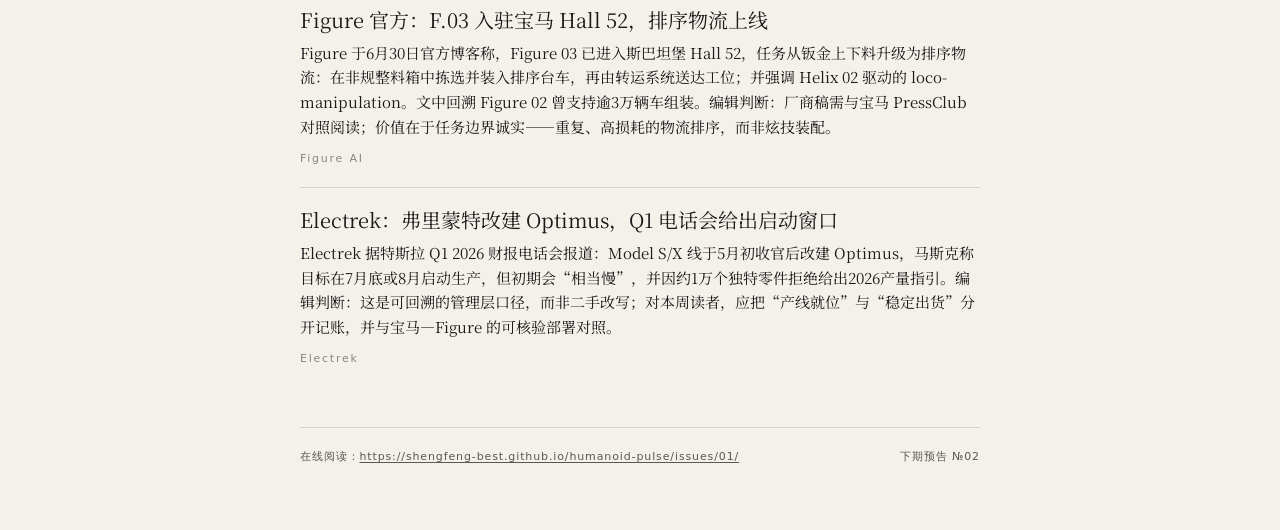
==== commit 00a16536: "fix: set production Pages URL for №01 Co-authored-by: Cursor <cursoragent@cursor.com>" ====
--- a/docs/site/issues/01/index.html
+++ b/docs/site/issues/01/index.html
@@ -382,7 +382,7 @@
 </section>
 
     <footer class="footer">
-      <span>在线阅读：<a href="https://PLACEHOLDER.github.io/humanoid-pulse/issues/01/">https://PLACEHOLDER.github.io/humanoid-pulse/issues/01/</a></span>
+      <span>在线阅读：<a href="https://shengfeng-best.github.io/humanoid-pulse/issues/01/">https://shengfeng-best.github.io/humanoid-pulse/issues/01/</a></span>
       <span>下期预告 №02</span>
     </footer>
   </article>
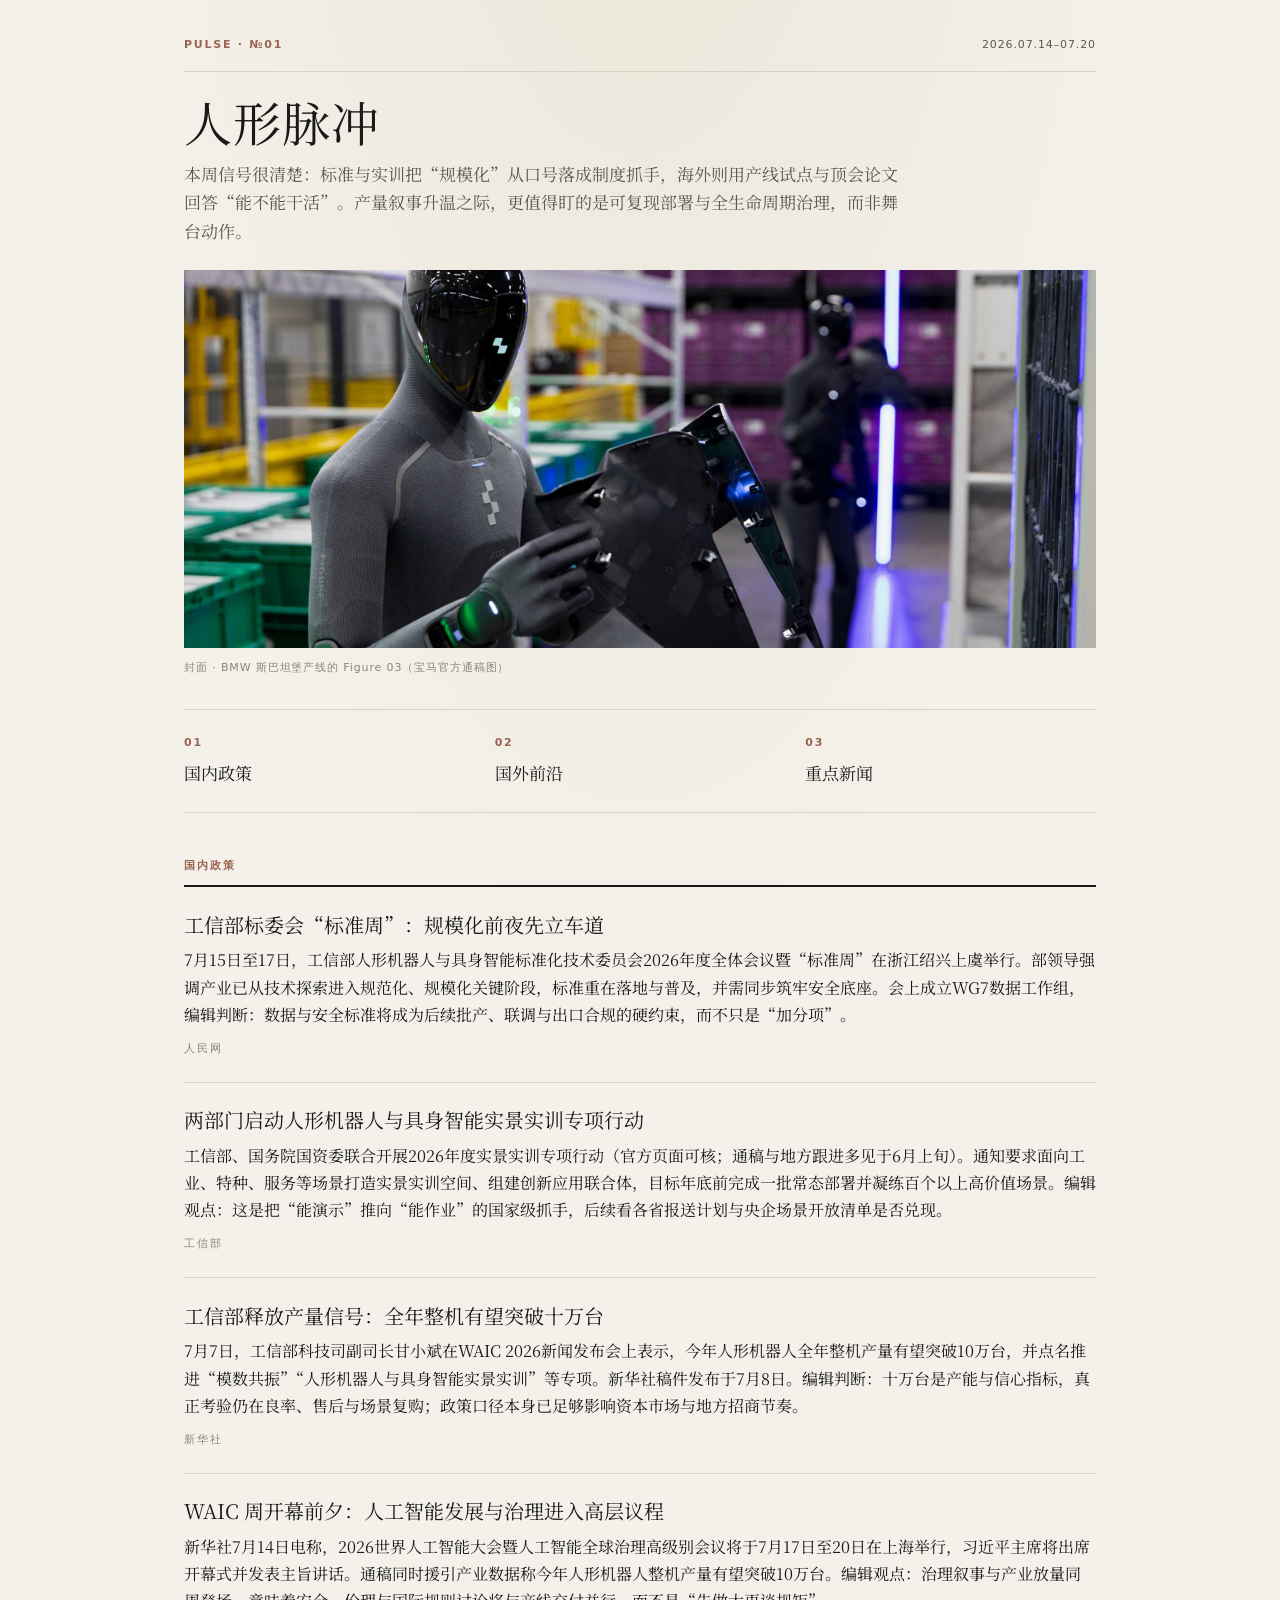
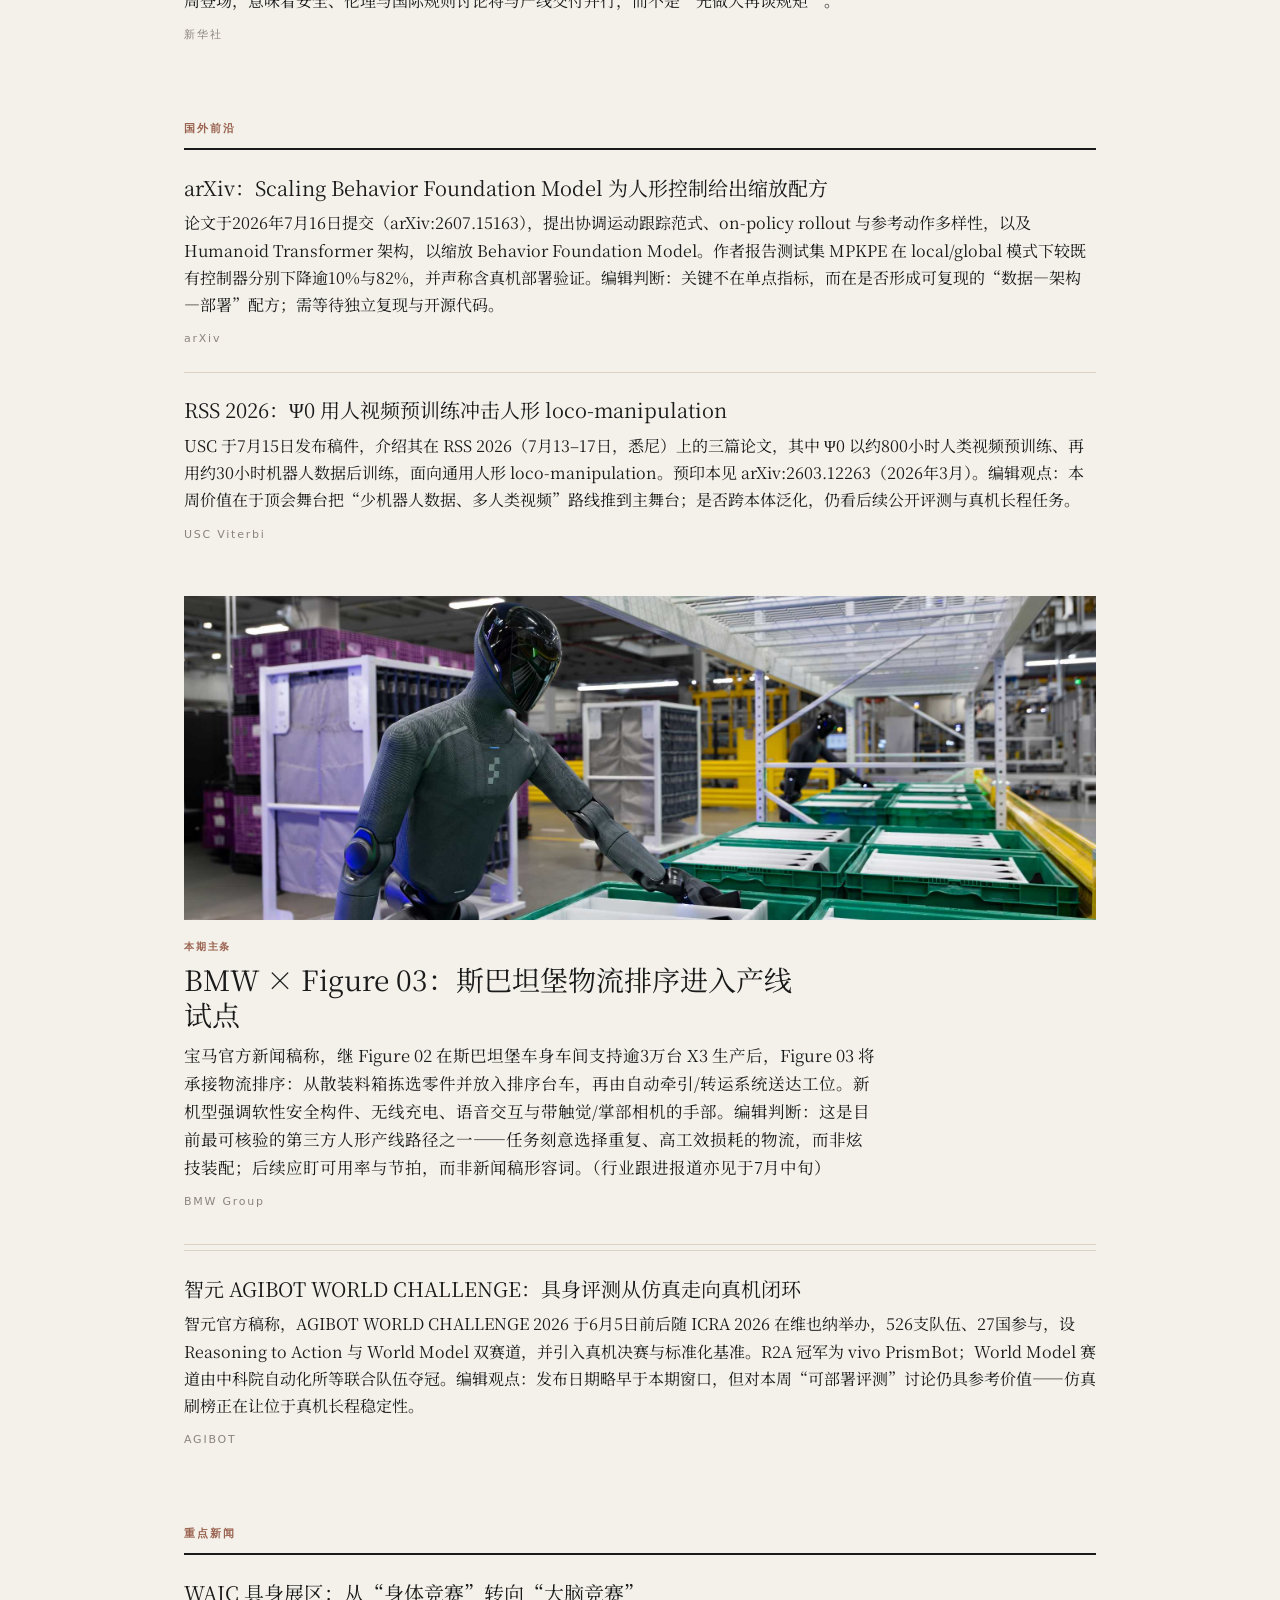
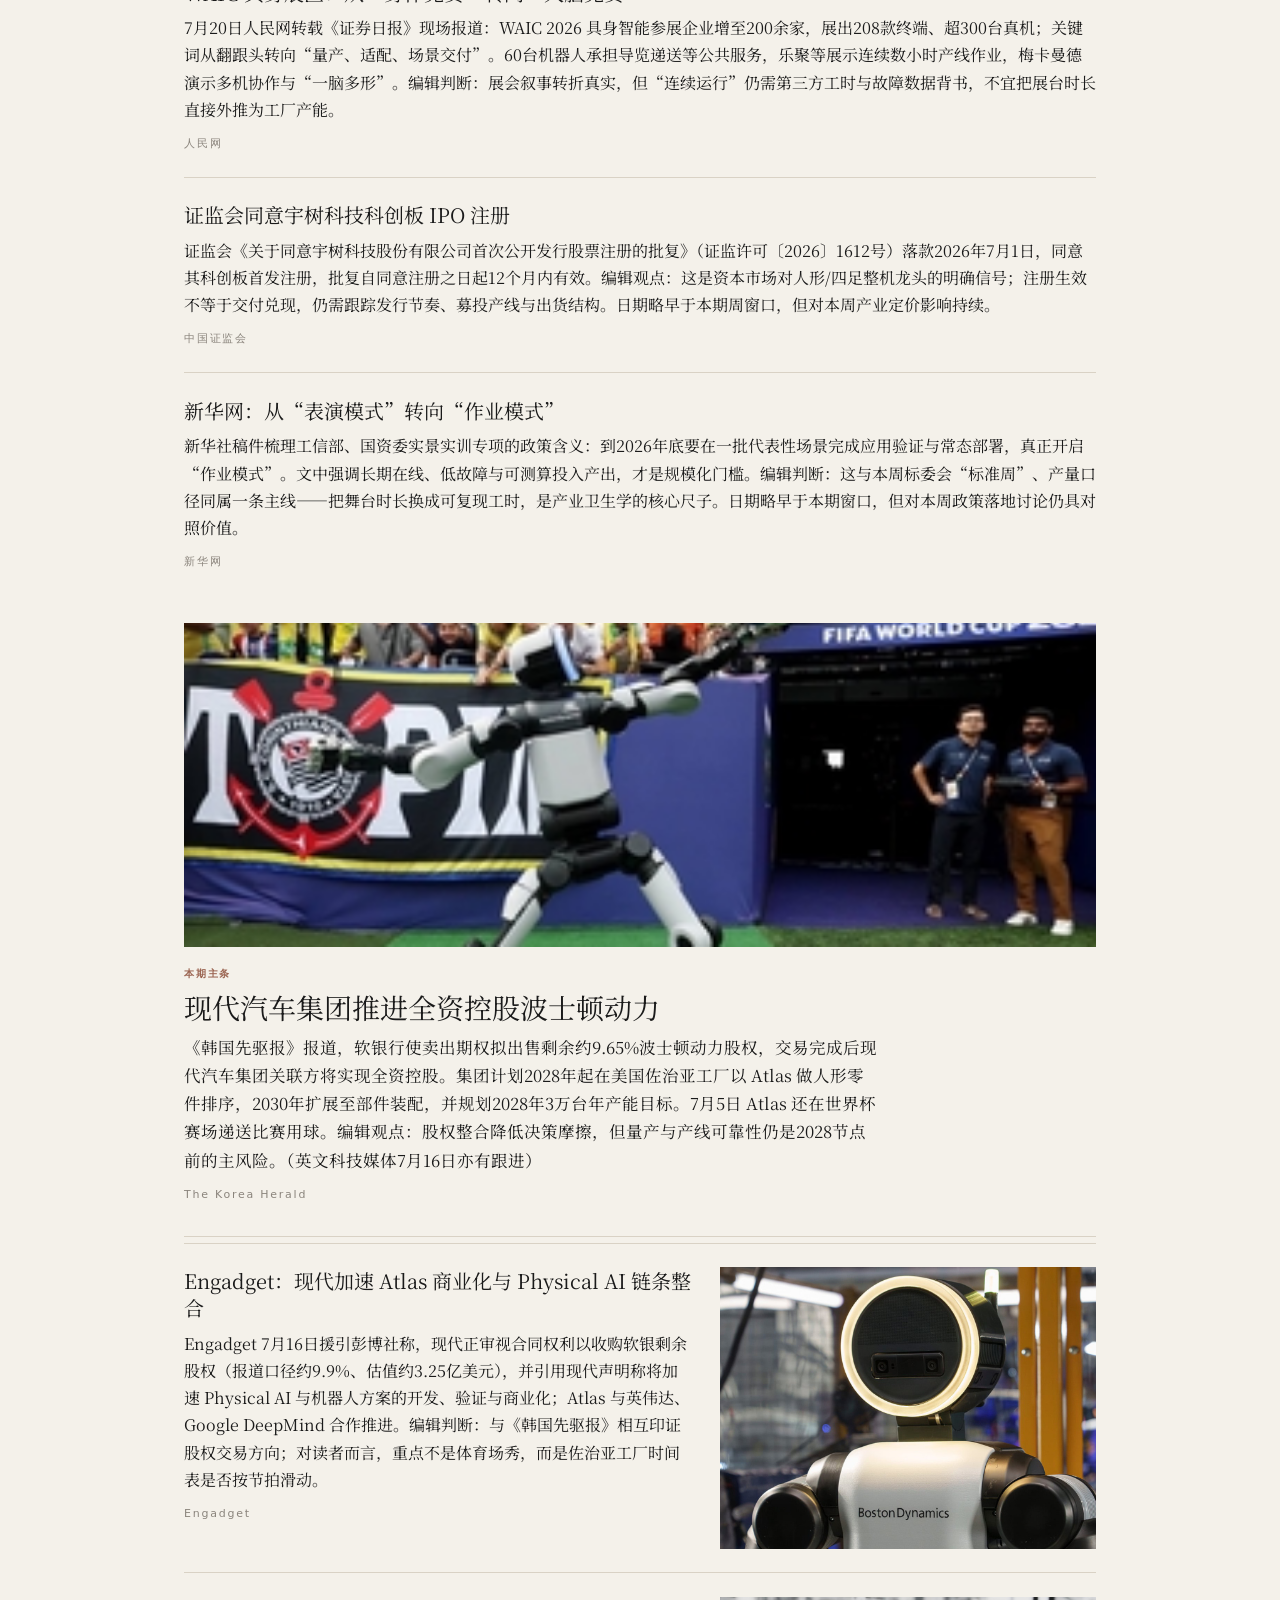
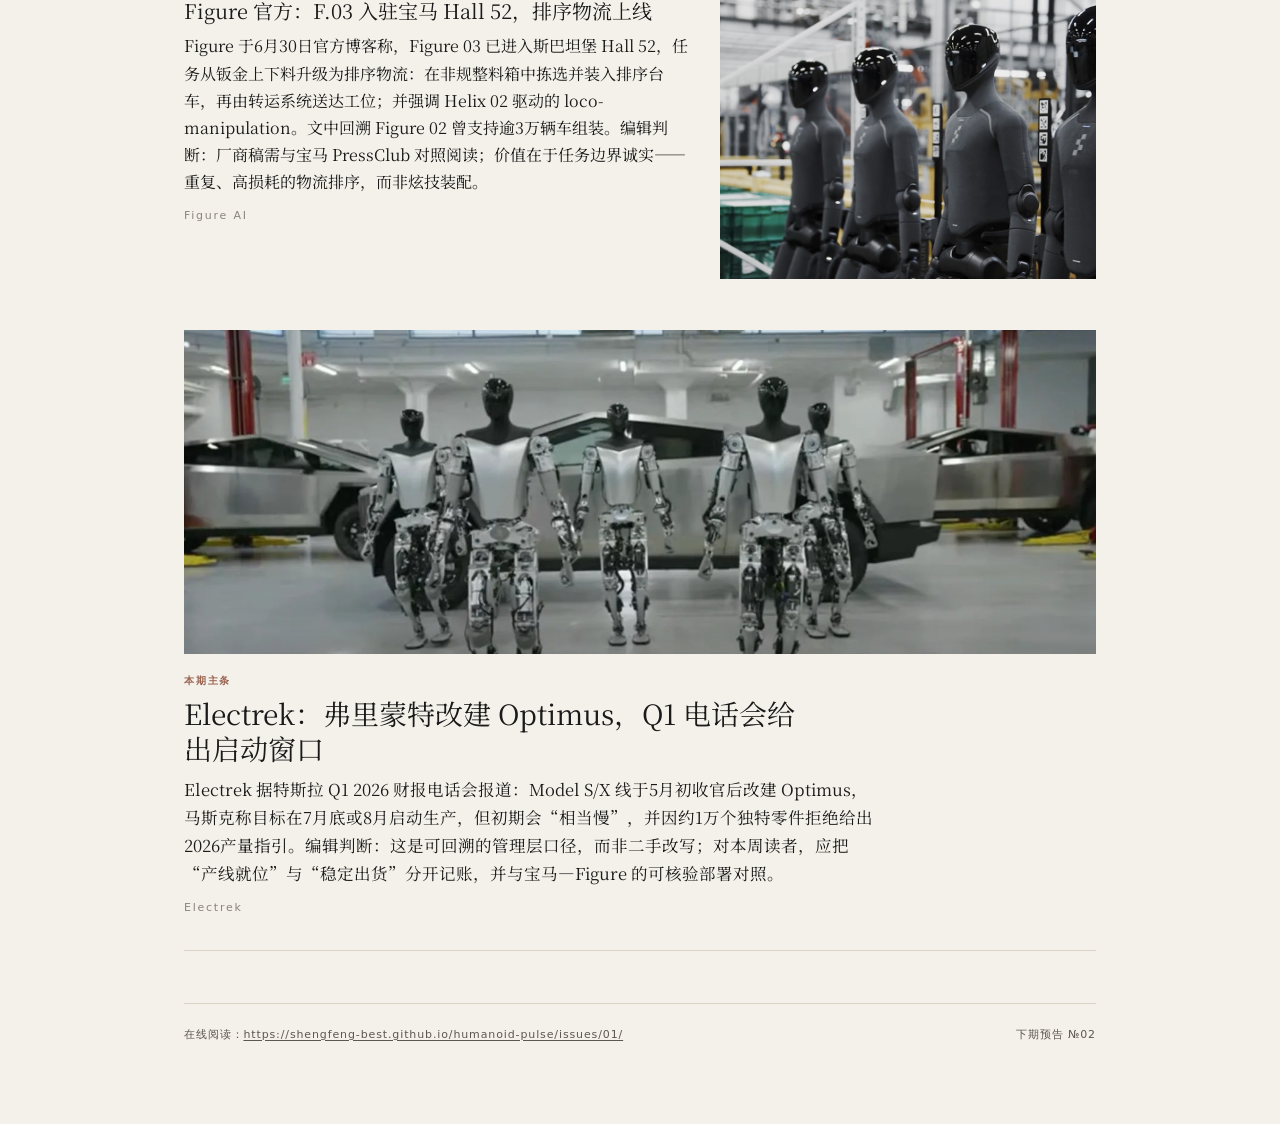
==== commit 4f9c7695: "feat: magazine layout with cover and featured imagery Co-authored-by: Cursor <cursoragent@cursor.com" ====
--- a/docs/site/issues/01/index.html
+++ b/docs/site/issues/01/index.html
@@ -47,6 +47,7 @@
       --rule: #D9D2C5;
       --accent: #9A6350;
       --source: #8A847C;
+      --wash: #EBE6DC;
     }
 
     *, *::before, *::after { box-sizing: border-box; }
@@ -58,11 +59,13 @@
 
     body {
       margin: 0;
-      background: var(--paper);
+      background:
+        radial-gradient(ellipse 80% 50% at 50% -10%, #ebe4d6 0%, transparent 55%),
+        var(--paper);
       color: var(--ink);
       font-family: "Noto Serif SC", "Source Serif 4", Georgia, serif;
-      font-size: 15px;
-      line-height: 1.65;
+      font-size: 16px;
+      line-height: 1.7;
     }
 
     a {
@@ -74,12 +77,11 @@
     a:hover { color: var(--accent); }
 
     .wrap {
-      max-width: 720px;
+      max-width: 960px;
       margin: 0 auto;
-      padding: 2.5rem 1.25rem 4rem;
-    }
-
-    /* —— 刊头 —— */
+      padding: 2.25rem 1.5rem 5rem;
+    }
+
     .masthead {
       display: flex;
       flex-wrap: wrap;
@@ -102,29 +104,54 @@
 
     .masthead-date { letter-spacing: 0.08em; text-transform: none; }
 
-    /* —— 标题 / lede —— */
     .issue-title {
-      margin: 1.75rem 0 0.85rem;
-      font-size: 42px;
-      line-height: 1.1;
+      margin: 1.5rem 0 0.75rem;
+      font-size: 48px;
+      line-height: 1.08;
       font-weight: 400;
       letter-spacing: 0.02em;
     }
 
     .lede {
-      margin: 0 0 1.75rem;
+      margin: 0 0 1.5rem;
+      max-width: 42em;
       color: var(--muted);
-      font-size: 15px;
-      line-height: 1.65;
-    }
-
-    /* —— 三锚点 —— */
+      font-size: 17px;
+      line-height: 1.7;
+    }
+
+    .cover {
+      margin: 0 0 2rem;
+    }
+
+    .cover-frame {
+      margin: 0;
+      background: var(--wash);
+      overflow: hidden;
+    }
+
+    .cover-image {
+      display: block;
+      width: 100%;
+      height: clamp(220px, 42vh, 480px);
+      object-fit: cover;
+      object-position: center 40%;
+    }
+
+    .cover-caption {
+      margin: 0.65rem 0 0;
+      font-family: system-ui, sans-serif;
+      font-size: 11px;
+      letter-spacing: 0.08em;
+      color: var(--source);
+    }
+
     .anchors {
       display: grid;
       grid-template-columns: repeat(3, 1fr);
-      gap: 0.75rem 1rem;
-      margin: 0 0 2.25rem;
-      padding: 1rem 0;
+      gap: 0.85rem 1.25rem;
+      margin: 0 0 2.75rem;
+      padding: 1.15rem 0;
       border-top: 1px solid var(--rule);
       border-bottom: 1px solid var(--rule);
       list-style: none;
@@ -132,6 +159,7 @@
 
     .anchors a {
       display: block;
+      padding: 0.35rem 0;
       font-family: system-ui, sans-serif;
       font-size: 11px;
       letter-spacing: 0.16em;
@@ -143,50 +171,92 @@
 
     .anchors .num {
       display: block;
-      margin-bottom: 0.35rem;
+      margin-bottom: 0.4rem;
       color: var(--accent);
       font-weight: 600;
     }
 
     .anchors .label {
       font-family: "Noto Serif SC", "Source Serif 4", Georgia, serif;
-      font-size: 15px;
+      font-size: 17px;
       letter-spacing: 0;
       color: var(--ink);
       text-transform: none;
     }
 
-    /* —— sections_html 约定类名（build 渲染时使用） —— */
     .section {
-      margin: 0 0 2.5rem;
+      margin: 0 0 3.25rem;
     }
 
     .section-label {
-      margin: 0 0 1rem;
-      font-family: system-ui, sans-serif;
-      font-size: 11px;
-      letter-spacing: 0.16em;
+      margin: 0 0 1.25rem;
+      padding-bottom: 0.55rem;
+      border-bottom: 2px solid var(--ink);
+      font-family: system-ui, sans-serif;
+      font-size: 11px;
+      letter-spacing: 0.18em;
       text-transform: uppercase;
       color: var(--accent);
       font-weight: 600;
     }
 
     .item {
-      padding: 1.15rem 0;
+      padding: 1.45rem 0;
       border-top: 1px solid var(--rule);
     }
 
-    .item:first-of-type { border-top: none; padding-top: 0; }
+    .item:first-of-type { border-top: none; padding-top: 0.25rem; }
 
     .item--with-image {
       display: grid;
-      grid-template-columns: 1.4fr 1fr;
-      gap: 1.25rem 1.5rem;
+      grid-template-columns: 1.35fr 1fr;
+      gap: 1.35rem 1.75rem;
       align-items: start;
     }
 
+    .item--featured {
+      display: block;
+      padding: 1.75rem 0 2rem;
+      margin-bottom: 0.35rem;
+      border-top: none;
+      border-bottom: 1px solid var(--rule);
+    }
+
+    .item--featured .item-image-wrap {
+      margin: 0 0 1.15rem;
+      background: var(--wash);
+      overflow: hidden;
+    }
+
+    .item--featured .item-image {
+      width: 100%;
+      height: clamp(200px, 36vh, 420px);
+      object-fit: cover;
+    }
+
+    .item--featured .item-title {
+      font-size: 28px;
+      line-height: 1.25;
+      max-width: 22em;
+    }
+
+    .item--featured .item-summary {
+      max-width: 42em;
+      font-size: 16.5px;
+    }
+
+    .item-kicker {
+      margin: 0 0 0.45rem;
+      font-family: system-ui, sans-serif;
+      font-size: 10px;
+      letter-spacing: 0.18em;
+      text-transform: uppercase;
+      color: var(--accent);
+      font-weight: 600;
+    }
+
     .item-title {
-      margin: 0 0 0.5rem;
+      margin: 0 0 0.55rem;
       font-size: 20px;
       line-height: 1.35;
       font-weight: 400;
@@ -196,7 +266,7 @@
     .item-title a:hover { text-decoration: underline; }
 
     .item-summary {
-      margin: 0 0 0.65rem;
+      margin: 0 0 0.75rem;
       color: var(--ink);
     }
 
@@ -206,21 +276,33 @@
       font-size: 11px;
       letter-spacing: 0.16em;
       color: var(--source);
+    }
+
+    .item-image-wrap {
+      margin: 0;
+      background: var(--wash);
+      overflow: hidden;
     }
 
     .item-image {
       display: block;
       width: 100%;
       height: auto;
+      vertical-align: middle;
       border: 0;
     }
 
+    .item--with-image:not(.item--featured) .item-image {
+      aspect-ratio: 4 / 3;
+      object-fit: cover;
+      min-height: 140px;
+    }
+
     .item-body { min-width: 0; }
 
-    /* —— 页脚 —— */
     .footer {
-      margin-top: 2.5rem;
-      padding-top: 1.25rem;
+      margin-top: 3rem;
+      padding-top: 1.35rem;
       border-top: 1px solid var(--rule);
       font-family: system-ui, sans-serif;
       font-size: 11px;
@@ -235,11 +317,12 @@
     .footer a { color: var(--muted); }
     .footer a:hover { color: var(--accent); }
 
-    @media (max-width: 640px) {
-      .issue-title { font-size: 32px; }
+    @media (max-width: 720px) {
+      .issue-title { font-size: 34px; }
       .anchors { grid-template-columns: 1fr; }
       .item--with-image { grid-template-columns: 1fr; }
-      .item--with-image .item-image { order: -1; }
+      .item--with-image .item-image-wrap { order: -1; }
+      .item--featured .item-title { font-size: 24px; }
     }
   </style>
 </head>
@@ -252,6 +335,11 @@
 
     <h1 class="issue-title">人形脉冲</h1>
     <p class="lede">本周信号很清楚：标准与实训把“规模化”从口号落成制度抓手，海外则用产线试点与顶会论文回答“能不能干活”。产量叙事升温之际，更值得盯的是可复现部署与全生命周期治理，而非舞台动作。</p>
+
+    <figure class="cover">
+  <div class="cover-frame"><img class="cover-image" src="assets/cover-bmw-figure03.jpg" alt="封面 · BMW 斯巴坦堡产线的 Figure 03（宝马官方通稿图）" /></div>
+  <figcaption class="cover-caption">封面 · BMW 斯巴坦堡产线的 Figure 03（宝马官方通稿图）</figcaption>
+</figure>
 
     <nav aria-label="本期锚点">
       <ul class="anchors">
@@ -280,25 +368,25 @@
   <h2 class="section-label">国内政策</h2>
   <article class="item">
   <div class="item-body">
-    <h3 class="item-title"><a href="http://finance.people.com.cn/n1/2026/0717/c1004-40762721.html">工信部标委会“标准周”：规模化前夜先立车道</a></h3>
+        <h3 class="item-title"><a href="http://finance.people.com.cn/n1/2026/0717/c1004-40762721.html">工信部标委会“标准周”：规模化前夜先立车道</a></h3>
     <p class="item-summary">7月15日至17日，工信部人形机器人与具身智能标准化技术委员会2026年度全体会议暨“标准周”在浙江绍兴上虞举行。部领导强调产业已从技术探索进入规范化、规模化关键阶段，标准重在落地与普及，并需同步筑牢安全底座。会上成立WG7数据工作组，编辑判断：数据与安全标准将成为后续批产、联调与出口合规的硬约束，而不只是“加分项”。</p>
     <p class="item-source">人民网</p>
   </div>
 </article><article class="item">
   <div class="item-body">
-    <h3 class="item-title"><a href="https://www.miit.gov.cn/zwgk/zcwj/wjfb/tz/art/2026/art_f291ccd3da4c47ce95741de63cc088e6.html">两部门启动人形机器人与具身智能实景实训专项行动</a></h3>
+        <h3 class="item-title"><a href="https://www.miit.gov.cn/zwgk/zcwj/wjfb/tz/art/2026/art_f291ccd3da4c47ce95741de63cc088e6.html">两部门启动人形机器人与具身智能实景实训专项行动</a></h3>
     <p class="item-summary">工信部、国务院国资委联合开展2026年度实景实训专项行动（官方页面可核；通稿与地方跟进多见于6月上旬）。通知要求面向工业、特种、服务等场景打造实景实训空间、组建创新应用联合体，目标年底前完成一批常态部署并凝练百个以上高价值场景。编辑观点：这是把“能演示”推向“能作业”的国家级抓手，后续看各省报送计划与央企场景开放清单是否兑现。</p>
     <p class="item-source">工信部</p>
   </div>
 </article><article class="item">
   <div class="item-body">
-    <h3 class="item-title"><a href="https://www.news.cn/info/20260708/92df671c282c406fb8b3358666d65589/c.html">工信部释放产量信号：全年整机有望突破十万台</a></h3>
+        <h3 class="item-title"><a href="https://www.news.cn/info/20260708/92df671c282c406fb8b3358666d65589/c.html">工信部释放产量信号：全年整机有望突破十万台</a></h3>
     <p class="item-summary">7月7日，工信部科技司副司长甘小斌在WAIC 2026新闻发布会上表示，今年人形机器人全年整机产量有望突破10万台，并点名推进“模数共振”“人形机器人与具身智能实景实训”等专项。新华社稿件发布于7月8日。编辑判断：十万台是产能与信心指标，真正考验仍在良率、售后与场景复购；政策口径本身已足够影响资本市场与地方招商节奏。</p>
     <p class="item-source">新华社</p>
   </div>
 </article><article class="item">
   <div class="item-body">
-    <h3 class="item-title"><a href="https://www.spp.gov.cn/spp/tt/202607/t20260714_731962.shtml">WAIC 周开幕前夕：人工智能发展与治理进入高层议程</a></h3>
+        <h3 class="item-title"><a href="https://www.spp.gov.cn/spp/tt/202607/t20260714_731962.shtml">WAIC 周开幕前夕：人工智能发展与治理进入高层议程</a></h3>
     <p class="item-summary">新华社7月14日电称，2026世界人工智能大会暨人工智能全球治理高级别会议将于7月17日至20日在上海举行，习近平主席将出席开幕式并发表主旨讲话。通稿同时援引产业数据称今年人形机器人整机产量有望突破10万台。编辑观点：治理叙事与产业放量同周登场，意味着安全、伦理与国际规则讨论将与产线交付并行，而不是“先做大再谈规矩”。</p>
     <p class="item-source">新华社</p>
   </div>
@@ -309,25 +397,27 @@
   <h2 class="section-label">国外前沿</h2>
   <article class="item">
   <div class="item-body">
-    <h3 class="item-title"><a href="https://arxiv.org/abs/2607.15163">arXiv：Scaling Behavior Foundation Model 为人形控制给出缩放配方</a></h3>
+        <h3 class="item-title"><a href="https://arxiv.org/abs/2607.15163">arXiv：Scaling Behavior Foundation Model 为人形控制给出缩放配方</a></h3>
     <p class="item-summary">论文于2026年7月16日提交（arXiv:2607.15163），提出协调运动跟踪范式、on-policy rollout 与参考动作多样性，以及 Humanoid Transformer 架构，以缩放 Behavior Foundation Model。作者报告测试集 MPKPE 在 local/global 模式下较既有控制器分别下降逾10%与82%，并声称含真机部署验证。编辑判断：关键不在单点指标，而在是否形成可复现的“数据—架构—部署”配方；需等待独立复现与开源代码。</p>
     <p class="item-source">arXiv</p>
   </div>
 </article><article class="item">
   <div class="item-body">
-    <h3 class="item-title"><a href="https://viterbischool.usc.edu/news/2026/07/usc-advances-humanoid-robotics-robot-learning-and-3d-manipulation-at-rss-2026/">RSS 2026：Ψ0 用人视频预训练冲击人形 loco-manipulation</a></h3>
+        <h3 class="item-title"><a href="https://viterbischool.usc.edu/news/2026/07/usc-advances-humanoid-robotics-robot-learning-and-3d-manipulation-at-rss-2026/">RSS 2026：Ψ0 用人视频预训练冲击人形 loco-manipulation</a></h3>
     <p class="item-summary">USC 于7月15日发布稿件，介绍其在 RSS 2026（7月13–17日，悉尼）上的三篇论文，其中 Ψ0 以约800小时人类视频预训练、再用约30小时机器人数据后训练，面向通用人形 loco-manipulation。预印本见 arXiv:2603.12263（2026年3月）。编辑观点：本周价值在于顶会舞台把“少机器人数据、多人类视频”路线推到主舞台；是否跨本体泛化，仍看后续公开评测与真机长程任务。</p>
     <p class="item-source">USC Viterbi</p>
   </div>
-</article><article class="item">
-  <div class="item-body">
-    <h3 class="item-title"><a href="https://www.press.bmwgroup.com/global/article/detail/T0458778EN/bmw-group-advances-the-use-of-physical-ai-in-production-with-figure-03-project-in-spartanburg?language=en">BMW × Figure 03：斯巴坦堡物流排序进入产线试点</a></h3>
+</article><article class="item item--featured">
+      <div class="item-image-wrap"><img class="item-image" src="assets/bmw-figure03.jpg" alt="BMW × Figure 03：斯巴坦堡物流排序进入产线试点" /></div>
+  <div class="item-body">
+    <p class="item-kicker">本期主条</p>
+        <h3 class="item-title"><a href="https://www.press.bmwgroup.com/global/article/detail/T0458778EN/bmw-group-advances-the-use-of-physical-ai-in-production-with-figure-03-project-in-spartanburg?language=en">BMW × Figure 03：斯巴坦堡物流排序进入产线试点</a></h3>
     <p class="item-summary">宝马官方新闻稿称，继 Figure 02 在斯巴坦堡车身车间支持逾3万台 X3 生产后，Figure 03 将承接物流排序：从散装料箱拣选零件并放入排序台车，再由自动牵引/转运系统送达工位。新机型强调软性安全构件、无线充电、语音交互与带触觉/掌部相机的手部。编辑判断：这是目前最可核验的第三方人形产线路径之一——任务刻意选择重复、高工效损耗的物流，而非炫技装配；后续应盯可用率与节拍，而非新闻稿形容词。（行业跟进报道亦见于7月中旬）</p>
     <p class="item-source">BMW Group</p>
   </div>
 </article><article class="item">
   <div class="item-body">
-    <h3 class="item-title"><a href="https://www.agibot.com/article/231/detail/73.html">智元 AGIBOT WORLD CHALLENGE：具身评测从仿真走向真机闭环</a></h3>
+        <h3 class="item-title"><a href="https://www.agibot.com/article/231/detail/73.html">智元 AGIBOT WORLD CHALLENGE：具身评测从仿真走向真机闭环</a></h3>
     <p class="item-summary">智元官方稿称，AGIBOT WORLD CHALLENGE 2026 于6月5日前后随 ICRA 2026 在维也纳举办，526支队伍、27国参与，设 Reasoning to Action 与 World Model 双赛道，并引入真机决赛与标准化基准。R2A 冠军为 vivo PrismBot；World Model 赛道由中科院自动化所等联合队伍夺冠。编辑观点：发布日期略早于本期窗口，但对本周“可部署评测”讨论仍具参考价值——仿真刷榜正在让位于真机长程稳定性。</p>
     <p class="item-source">AGIBOT</p>
   </div>
@@ -338,43 +428,49 @@
   <h2 class="section-label">重点新闻</h2>
   <article class="item">
   <div class="item-body">
-    <h3 class="item-title"><a href="http://finance.people.com.cn/n1/2026/0720/c1004-40764388.html">WAIC 具身展区：从“身体竞赛”转向“大脑竞赛”</a></h3>
+        <h3 class="item-title"><a href="http://finance.people.com.cn/n1/2026/0720/c1004-40764388.html">WAIC 具身展区：从“身体竞赛”转向“大脑竞赛”</a></h3>
     <p class="item-summary">7月20日人民网转载《证券日报》现场报道：WAIC 2026 具身智能参展企业增至200余家，展出208款终端、超300台真机；关键词从翻跟头转向“量产、适配、场景交付”。60台机器人承担导览递送等公共服务，乐聚等展示连续数小时产线作业，梅卡曼德演示多机协作与“一脑多形”。编辑判断：展会叙事转折真实，但“连续运行”仍需第三方工时与故障数据背书，不宜把展台时长直接外推为工厂产能。</p>
     <p class="item-source">人民网</p>
   </div>
 </article><article class="item">
   <div class="item-body">
-    <h3 class="item-title"><a href="https://www.csrc.gov.cn/csrc/c105906/c7642867/content.shtml">证监会同意宇树科技科创板 IPO 注册</a></h3>
+        <h3 class="item-title"><a href="https://www.csrc.gov.cn/csrc/c105906/c7642867/content.shtml">证监会同意宇树科技科创板 IPO 注册</a></h3>
     <p class="item-summary">证监会《关于同意宇树科技股份有限公司首次公开发行股票注册的批复》（证监许可〔2026〕1612号）落款2026年7月1日，同意其科创板首发注册，批复自同意注册之日起12个月内有效。编辑观点：这是资本市场对人形/四足整机龙头的明确信号；注册生效不等于交付兑现，仍需跟踪发行节奏、募投产线与出货结构。日期略早于本期周窗口，但对本周产业定价影响持续。</p>
     <p class="item-source">中国证监会</p>
   </div>
 </article><article class="item">
   <div class="item-body">
-    <h3 class="item-title"><a href="https://www.news.cn/tech/20260625/0b5bc2eed6f0463db3fb1112b022bcb8/c.html">新华网：从“表演模式”转向“作业模式”</a></h3>
+        <h3 class="item-title"><a href="https://www.news.cn/tech/20260625/0b5bc2eed6f0463db3fb1112b022bcb8/c.html">新华网：从“表演模式”转向“作业模式”</a></h3>
     <p class="item-summary">新华社稿件梳理工信部、国资委实景实训专项的政策含义：到2026年底要在一批代表性场景完成应用验证与常态部署，真正开启“作业模式”。文中强调长期在线、低故障与可测算投入产出，才是规模化门槛。编辑判断：这与本周标委会“标准周”、产量口径同属一条主线——把舞台时长换成可复现工时，是产业卫生学的核心尺子。日期略早于本期窗口，但对本周政策落地讨论仍具对照价值。</p>
     <p class="item-source">新华网</p>
   </div>
-</article><article class="item">
-  <div class="item-body">
-    <h3 class="item-title"><a href="https://www.koreaherald.com/article/10811183">现代汽车集团推进全资控股波士顿动力</a></h3>
+</article><article class="item item--featured">
+      <div class="item-image-wrap"><img class="item-image" src="assets/hyundai-bd.jpg" alt="现代汽车集团推进全资控股波士顿动力" /></div>
+  <div class="item-body">
+    <p class="item-kicker">本期主条</p>
+        <h3 class="item-title"><a href="https://www.koreaherald.com/article/10811183">现代汽车集团推进全资控股波士顿动力</a></h3>
     <p class="item-summary">《韩国先驱报》报道，软银行使卖出期权拟出售剩余约9.65%波士顿动力股权，交易完成后现代汽车集团关联方将实现全资控股。集团计划2028年起在美国佐治亚工厂以 Atlas 做人形零件排序，2030年扩展至部件装配，并规划2028年3万台年产能目标。7月5日 Atlas 还在世界杯赛场递送比赛用球。编辑观点：股权整合降低决策摩擦，但量产与产线可靠性仍是2028节点前的主风险。（英文科技媒体7月16日亦有跟进）</p>
     <p class="item-source">The Korea Herald</p>
   </div>
-</article><article class="item">
-  <div class="item-body">
-    <h3 class="item-title"><a href="https://www.engadget.com/2216427/hyundai-reportedly-looking-to-buy-all-of-boston-dynamics-from-softbank/">Engadget：现代加速 Atlas 商业化与 Physical AI 链条整合</a></h3>
+</article><article class="item item--with-image">
+  <div class="item-body">
+        <h3 class="item-title"><a href="https://www.engadget.com/2216427/hyundai-reportedly-looking-to-buy-all-of-boston-dynamics-from-softbank/">Engadget：现代加速 Atlas 商业化与 Physical AI 链条整合</a></h3>
     <p class="item-summary">Engadget 7月16日援引彭博社称，现代正审视合同权利以收购软银剩余股权（报道口径约9.9%、估值约3.25亿美元），并引用现代声明称将加速 Physical AI 与机器人方案的开发、验证与商业化；Atlas 与英伟达、Google DeepMind 合作推进。编辑判断：与《韩国先驱报》相互印证股权交易方向；对读者而言，重点不是体育场秀，而是佐治亚工厂时间表是否按节拍滑动。</p>
     <p class="item-source">Engadget</p>
   </div>
-</article><article class="item">
-  <div class="item-body">
-    <h3 class="item-title"><a href="https://www.figure.ai/news/f-03-at-bmw">Figure 官方：F.03 入驻宝马 Hall 52，排序物流上线</a></h3>
+      <div class="item-image-wrap"><img class="item-image" src="assets/engadget-hyundai.jpg" alt="Engadget：现代加速 Atlas 商业化与 Physical AI 链条整合" /></div>
+</article><article class="item item--with-image">
+  <div class="item-body">
+        <h3 class="item-title"><a href="https://www.figure.ai/news/f-03-at-bmw">Figure 官方：F.03 入驻宝马 Hall 52，排序物流上线</a></h3>
     <p class="item-summary">Figure 于6月30日官方博客称，Figure 03 已进入斯巴坦堡 Hall 52，任务从钣金上下料升级为排序物流：在非规整料箱中拣选并装入排序台车，再由转运系统送达工位；并强调 Helix 02 驱动的 loco-manipulation。文中回溯 Figure 02 曾支持逾3万辆车组装。编辑判断：厂商稿需与宝马 PressClub 对照阅读；价值在于任务边界诚实——重复、高损耗的物流排序，而非炫技装配。</p>
     <p class="item-source">Figure AI</p>
   </div>
-</article><article class="item">
-  <div class="item-body">
-    <h3 class="item-title"><a href="https://electrek.co/2026/04/22/tesla-optimus-production-fremont-model-sx-line/">Electrek：弗里蒙特改建 Optimus，Q1 电话会给出启动窗口</a></h3>
+      <div class="item-image-wrap"><img class="item-image" src="assets/figure-f03-bmw.jpg" alt="Figure 官方：F.03 入驻宝马 Hall 52，排序物流上线" /></div>
+</article><article class="item item--featured">
+      <div class="item-image-wrap"><img class="item-image" src="assets/tesla-optimus.webp" alt="Electrek：弗里蒙特改建 Optimus，Q1 电话会给出启动窗口" /></div>
+  <div class="item-body">
+    <p class="item-kicker">本期主条</p>
+        <h3 class="item-title"><a href="https://electrek.co/2026/04/22/tesla-optimus-production-fremont-model-sx-line/">Electrek：弗里蒙特改建 Optimus，Q1 电话会给出启动窗口</a></h3>
     <p class="item-summary">Electrek 据特斯拉 Q1 2026 财报电话会报道：Model S/X 线于5月初收官后改建 Optimus，马斯克称目标在7月底或8月启动生产，但初期会“相当慢”，并因约1万个独特零件拒绝给出2026产量指引。编辑判断：这是可回溯的管理层口径，而非二手改写；对本周读者，应把“产线就位”与“稳定出货”分开记账，并与宝马—Figure 的可核验部署对照。</p>
     <p class="item-source">Electrek</p>
   </div>
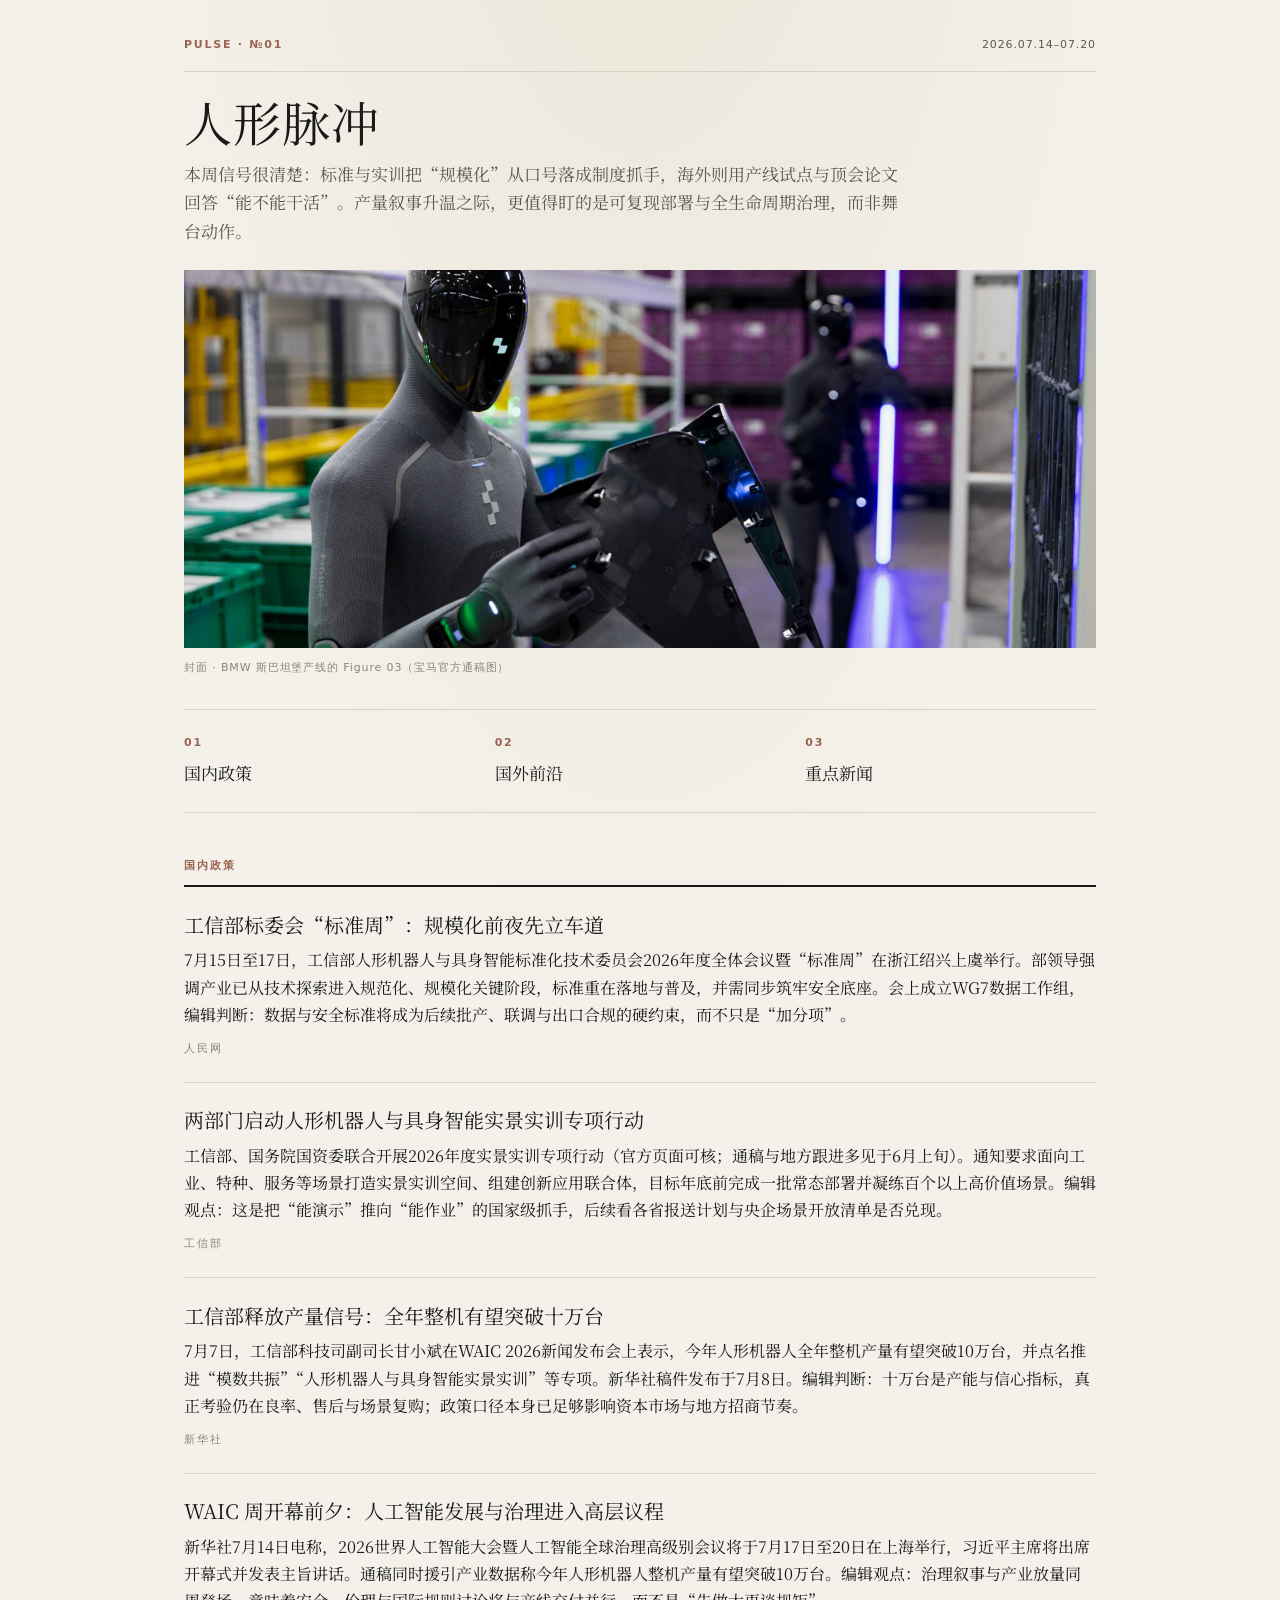
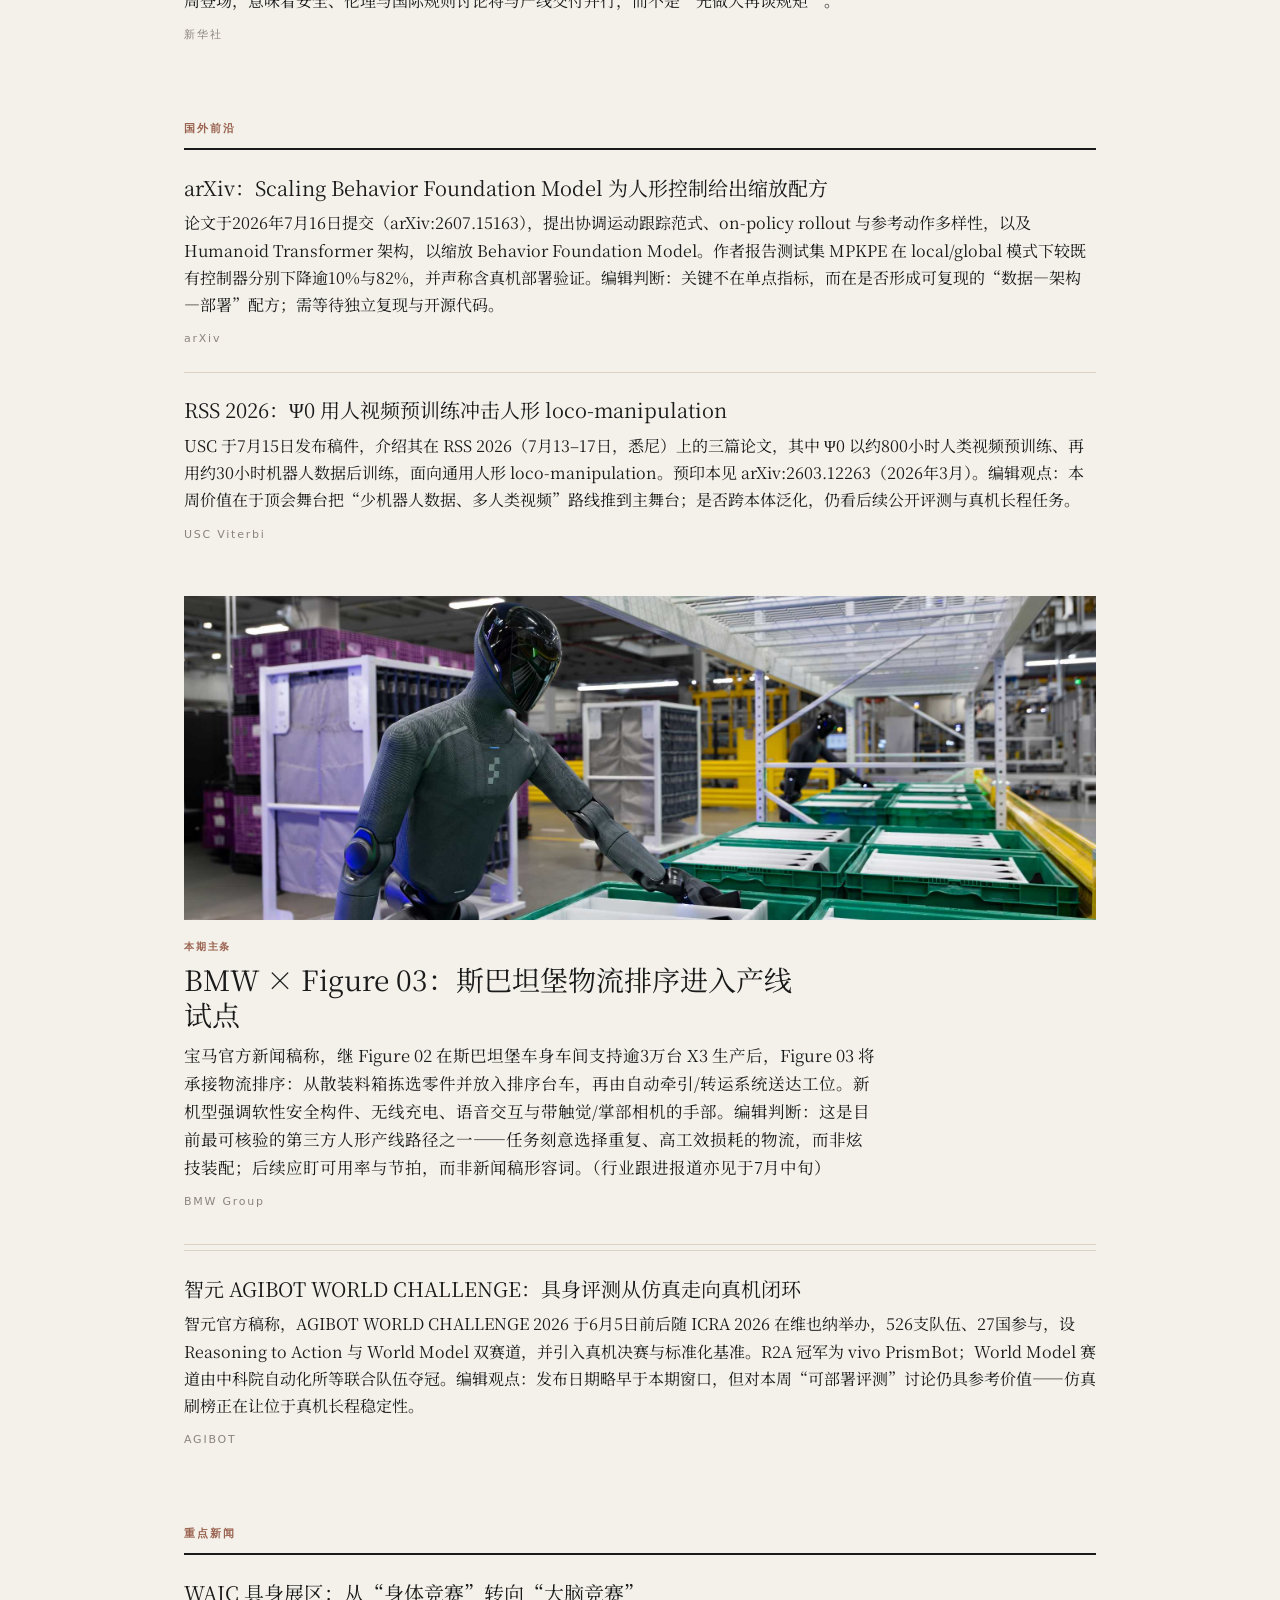
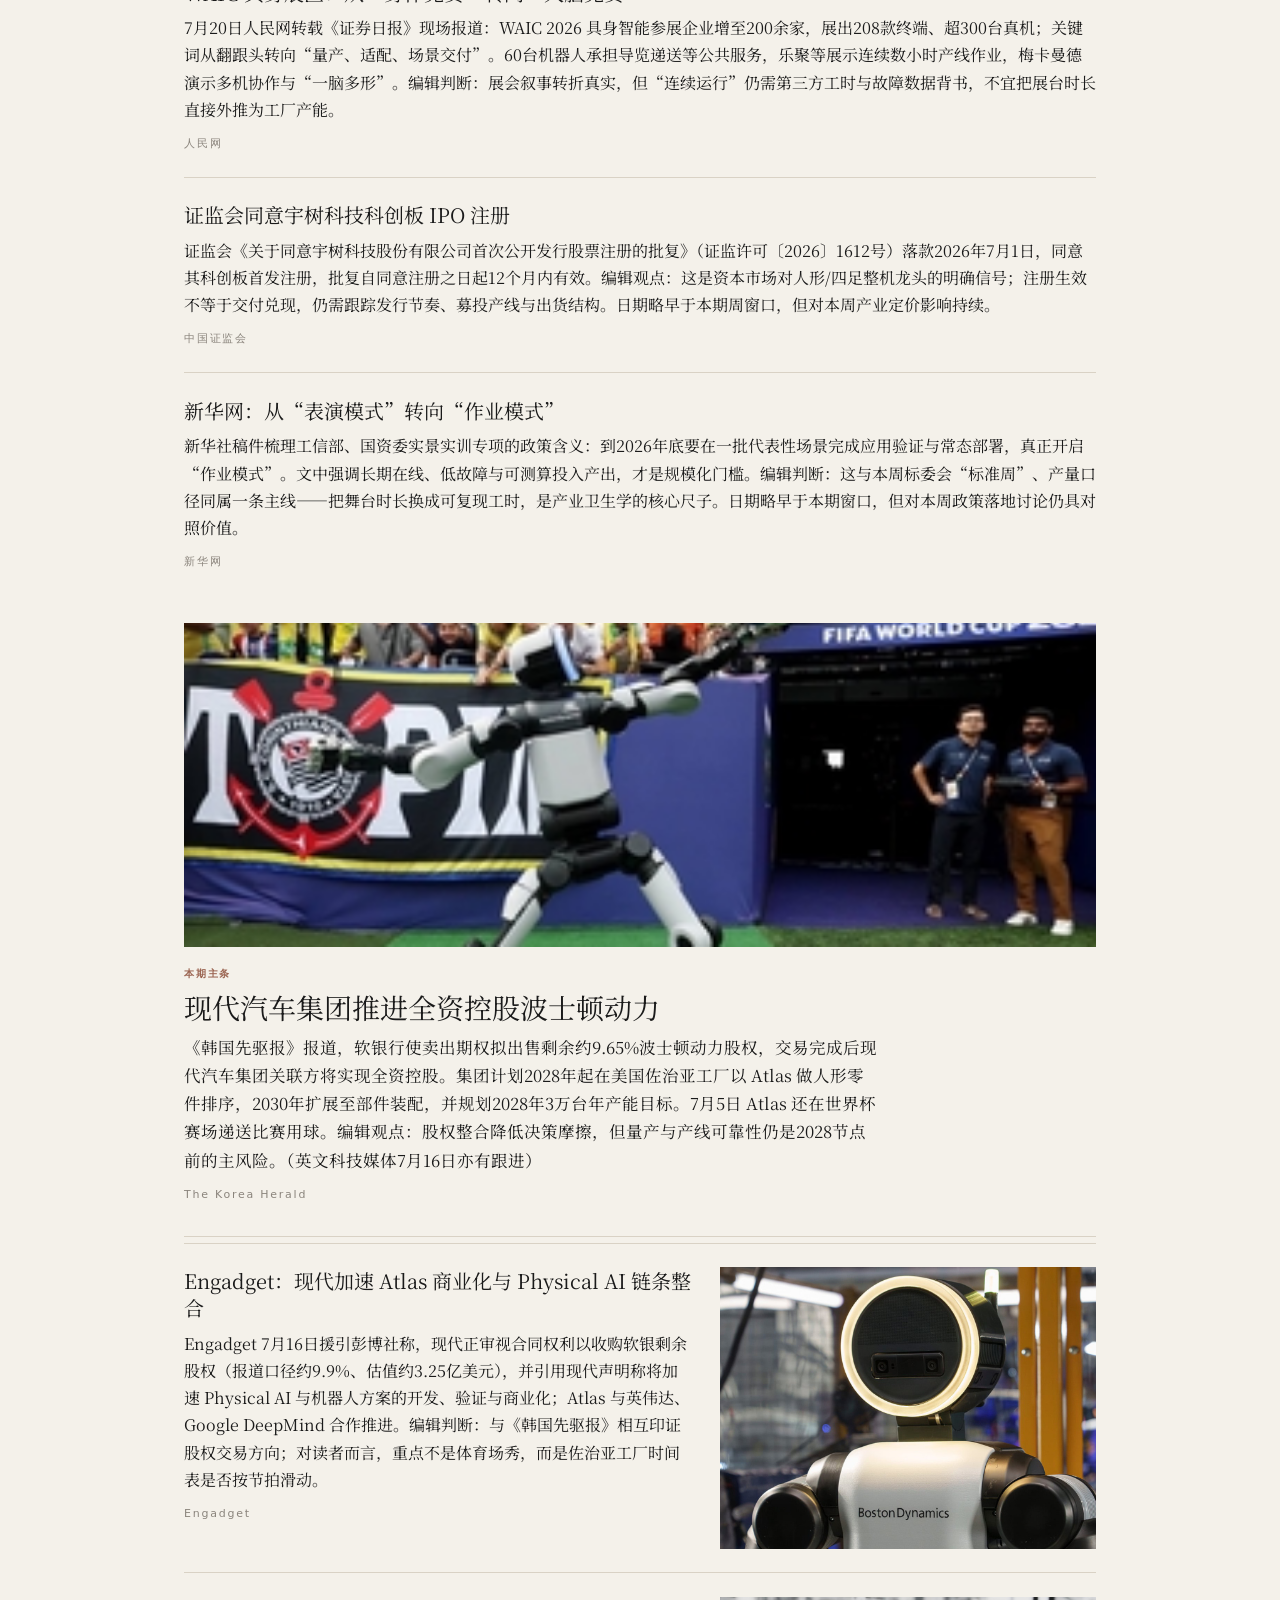
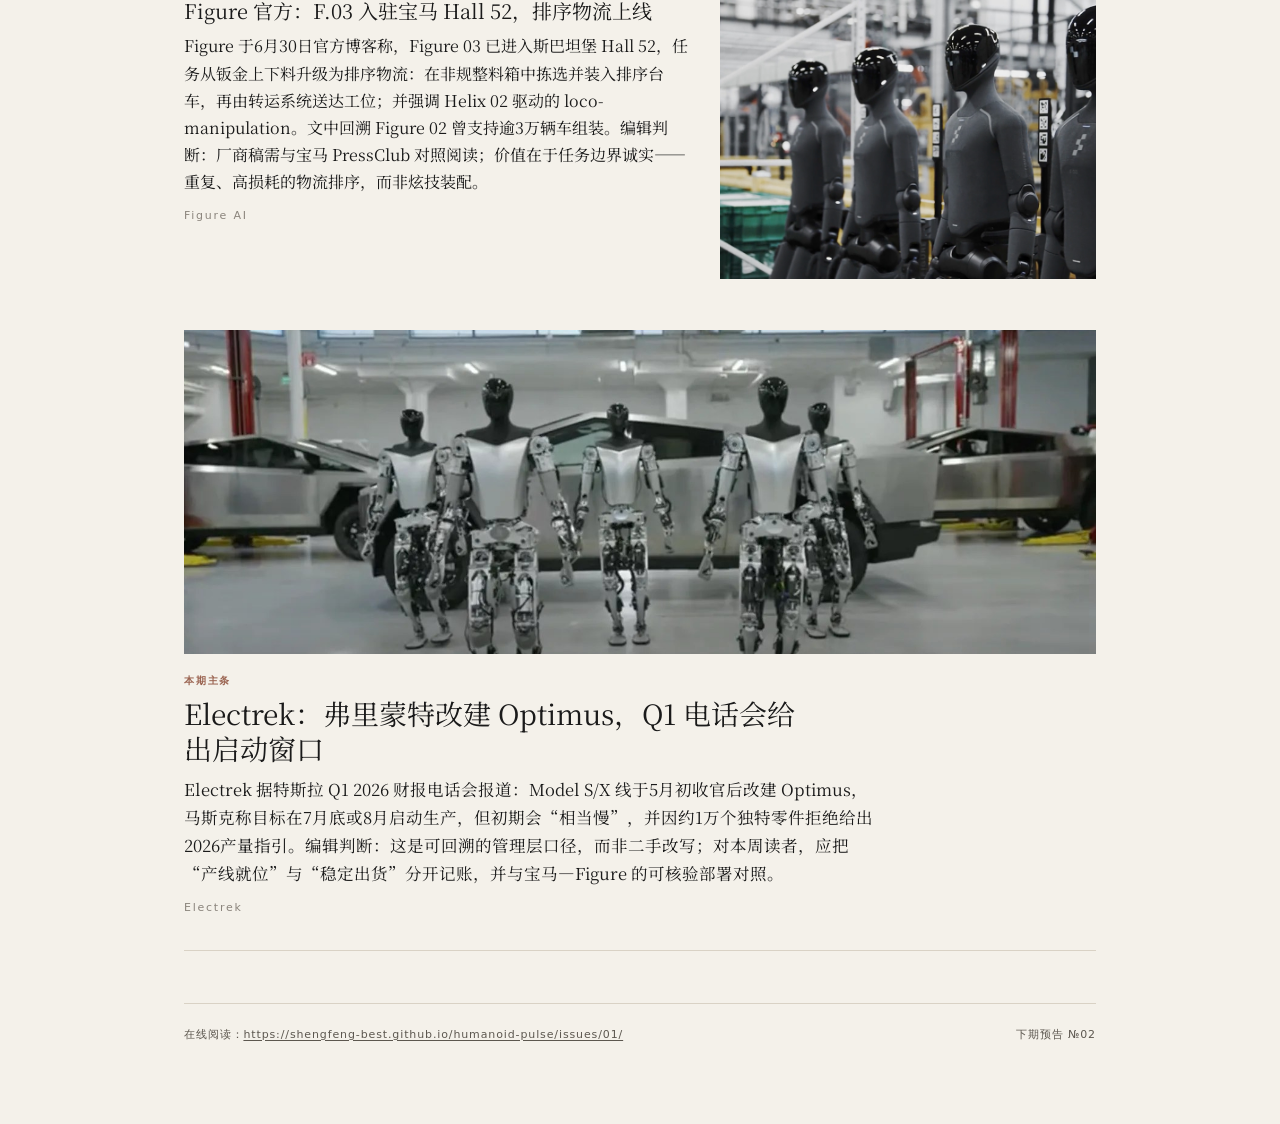
==== commit bb1ed2e6: "fix: inline email images as CID and use JPEG assets Co-authored-by: Cursor <cursoragent@cursor.com>" ====
--- a/docs/site/issues/01/index.html
+++ b/docs/site/issues/01/index.html
@@ -467,7 +467,7 @@
   </div>
       <div class="item-image-wrap"><img class="item-image" src="assets/figure-f03-bmw.jpg" alt="Figure 官方：F.03 入驻宝马 Hall 52，排序物流上线" /></div>
 </article><article class="item item--featured">
-      <div class="item-image-wrap"><img class="item-image" src="assets/tesla-optimus.webp" alt="Electrek：弗里蒙特改建 Optimus，Q1 电话会给出启动窗口" /></div>
+      <div class="item-image-wrap"><img class="item-image" src="assets/tesla-optimus.jpg" alt="Electrek：弗里蒙特改建 Optimus，Q1 电话会给出启动窗口" /></div>
   <div class="item-body">
     <p class="item-kicker">本期主条</p>
         <h3 class="item-title"><a href="https://electrek.co/2026/04/22/tesla-optimus-production-fremont-model-sx-line/">Electrek：弗里蒙特改建 Optimus，Q1 电话会给出启动窗口</a></h3>
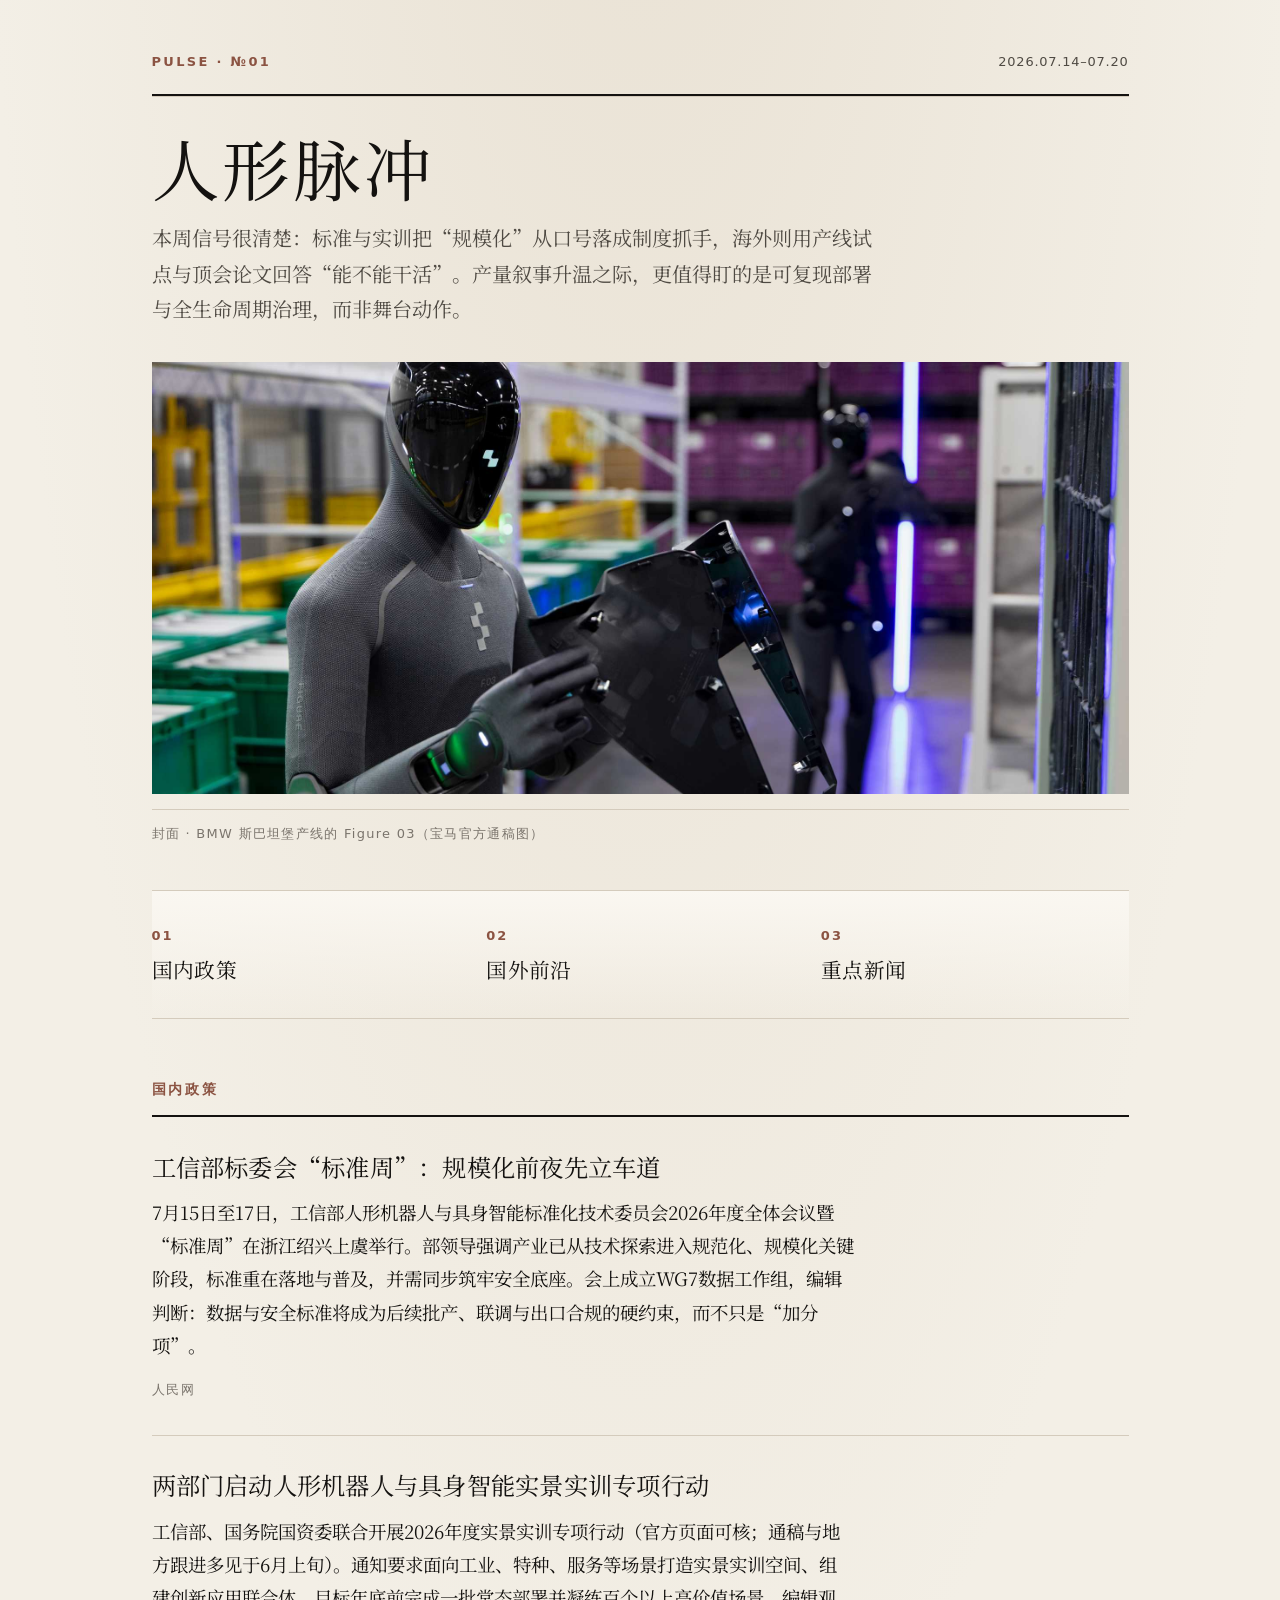
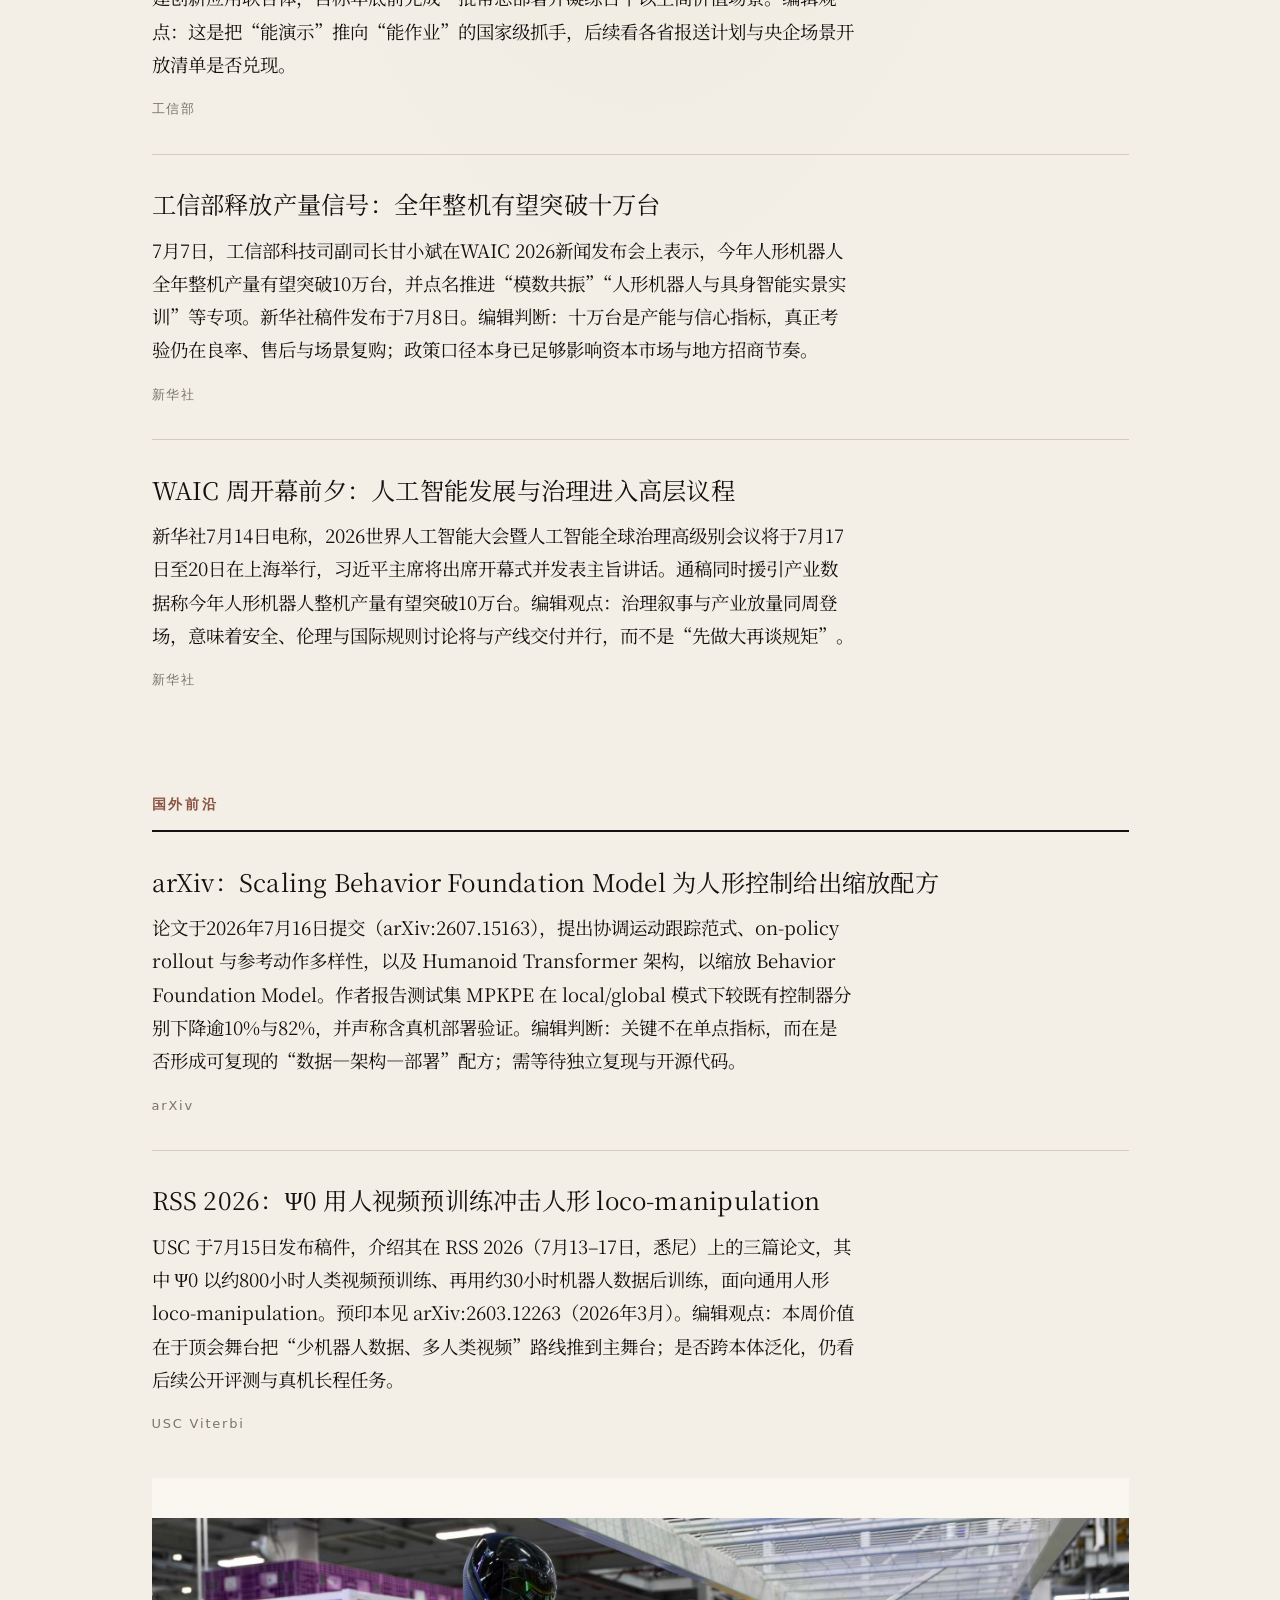
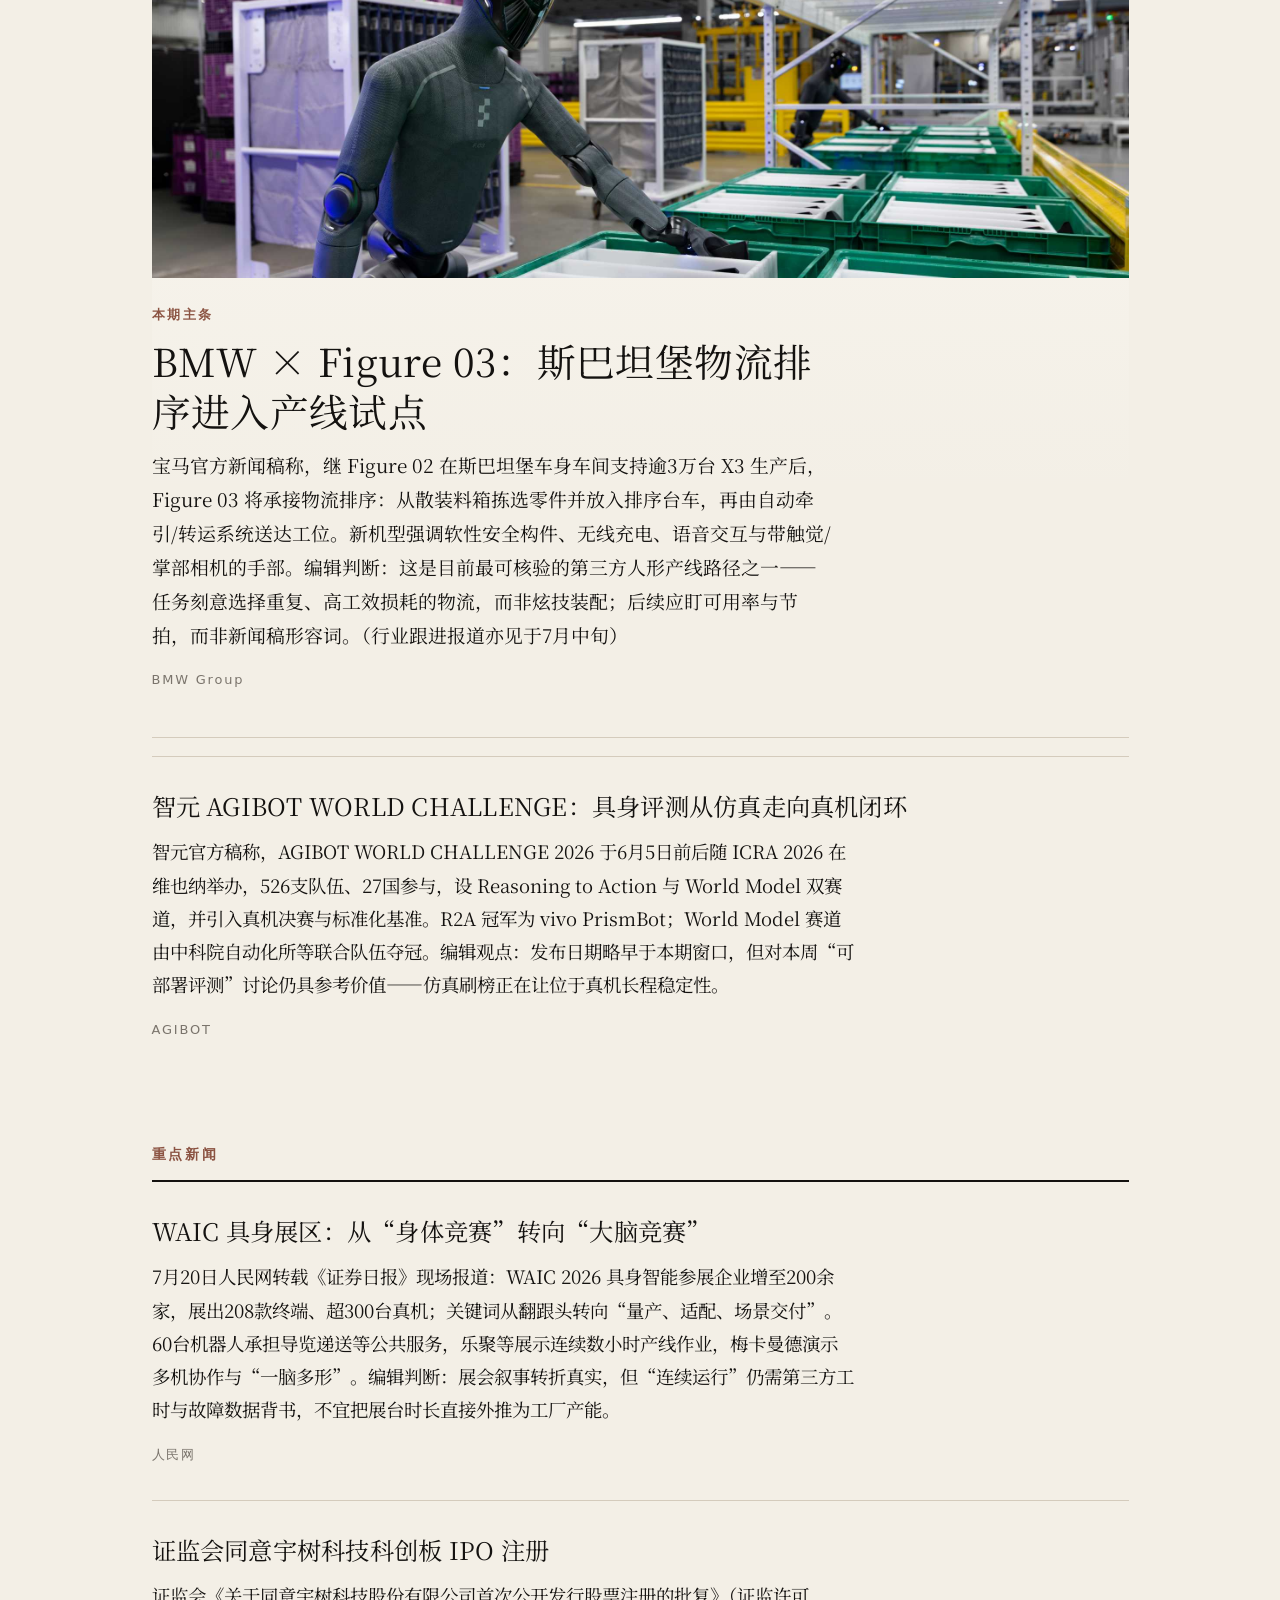
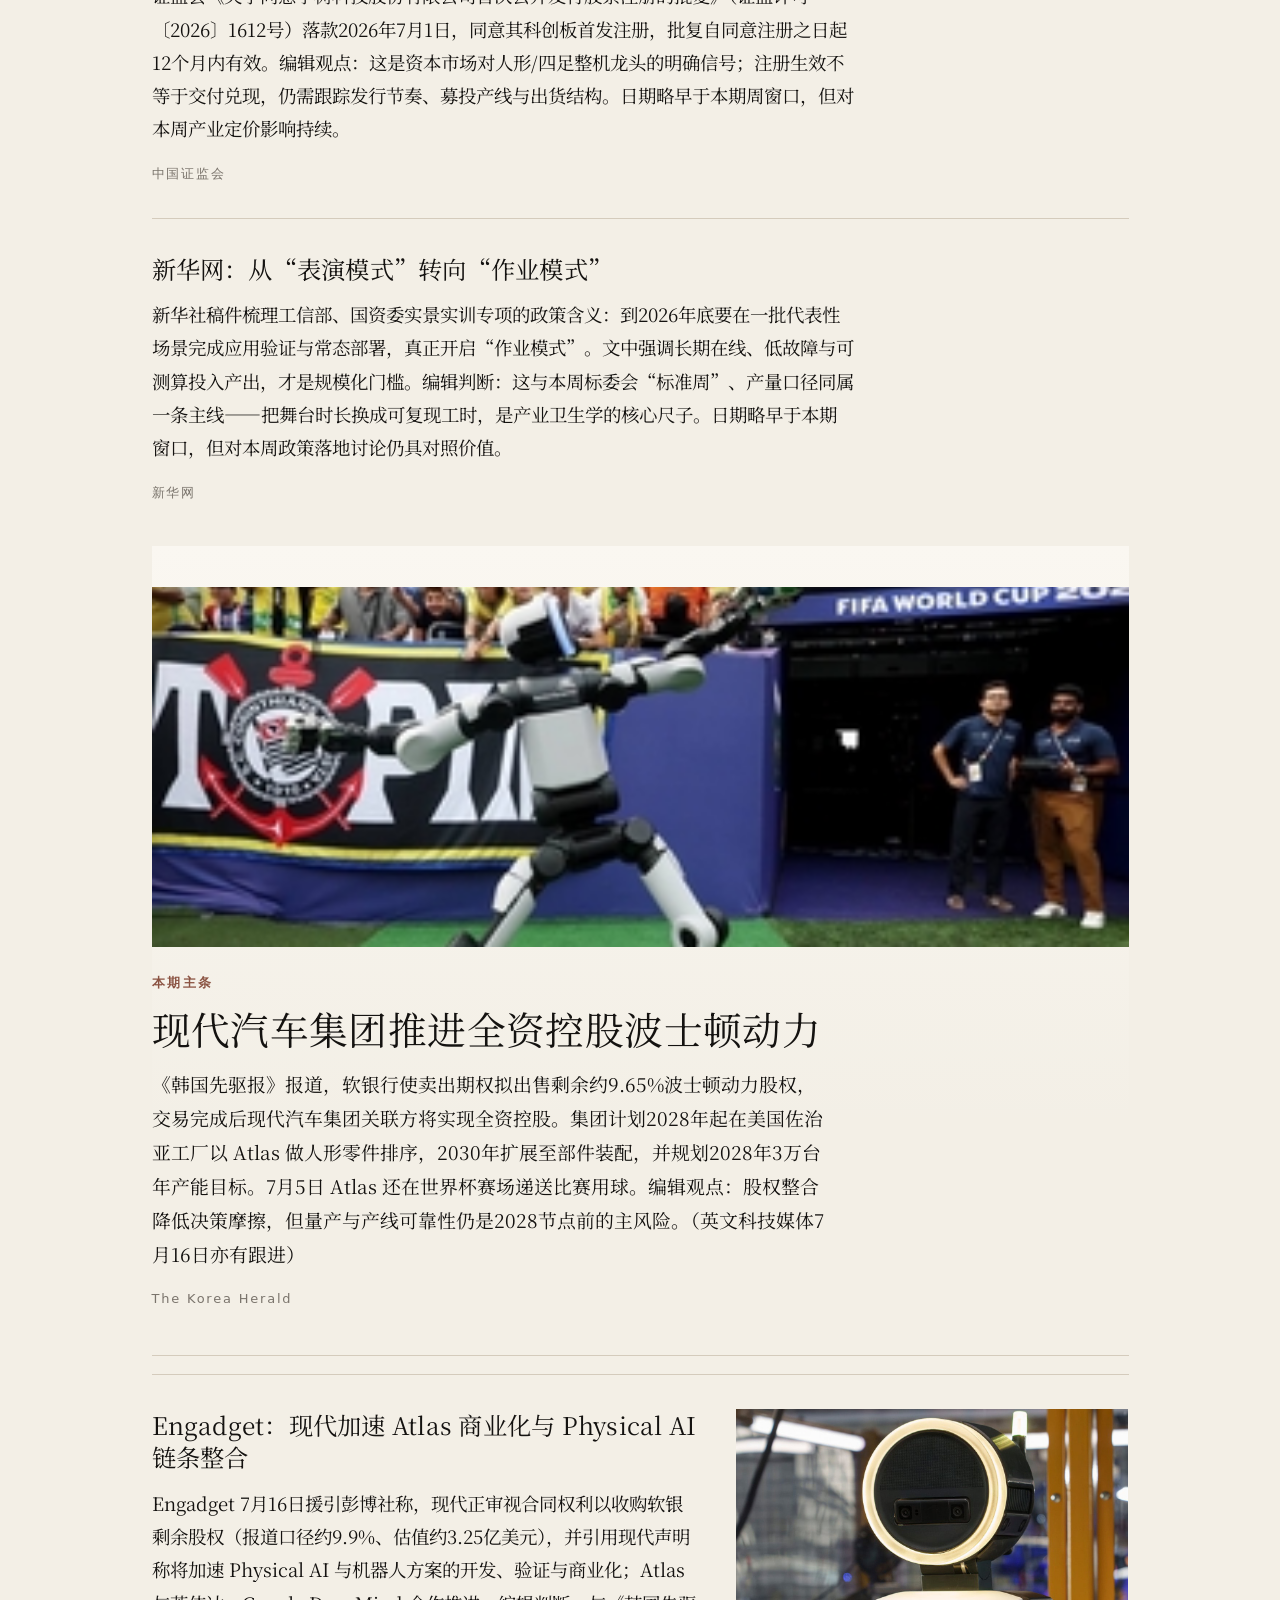
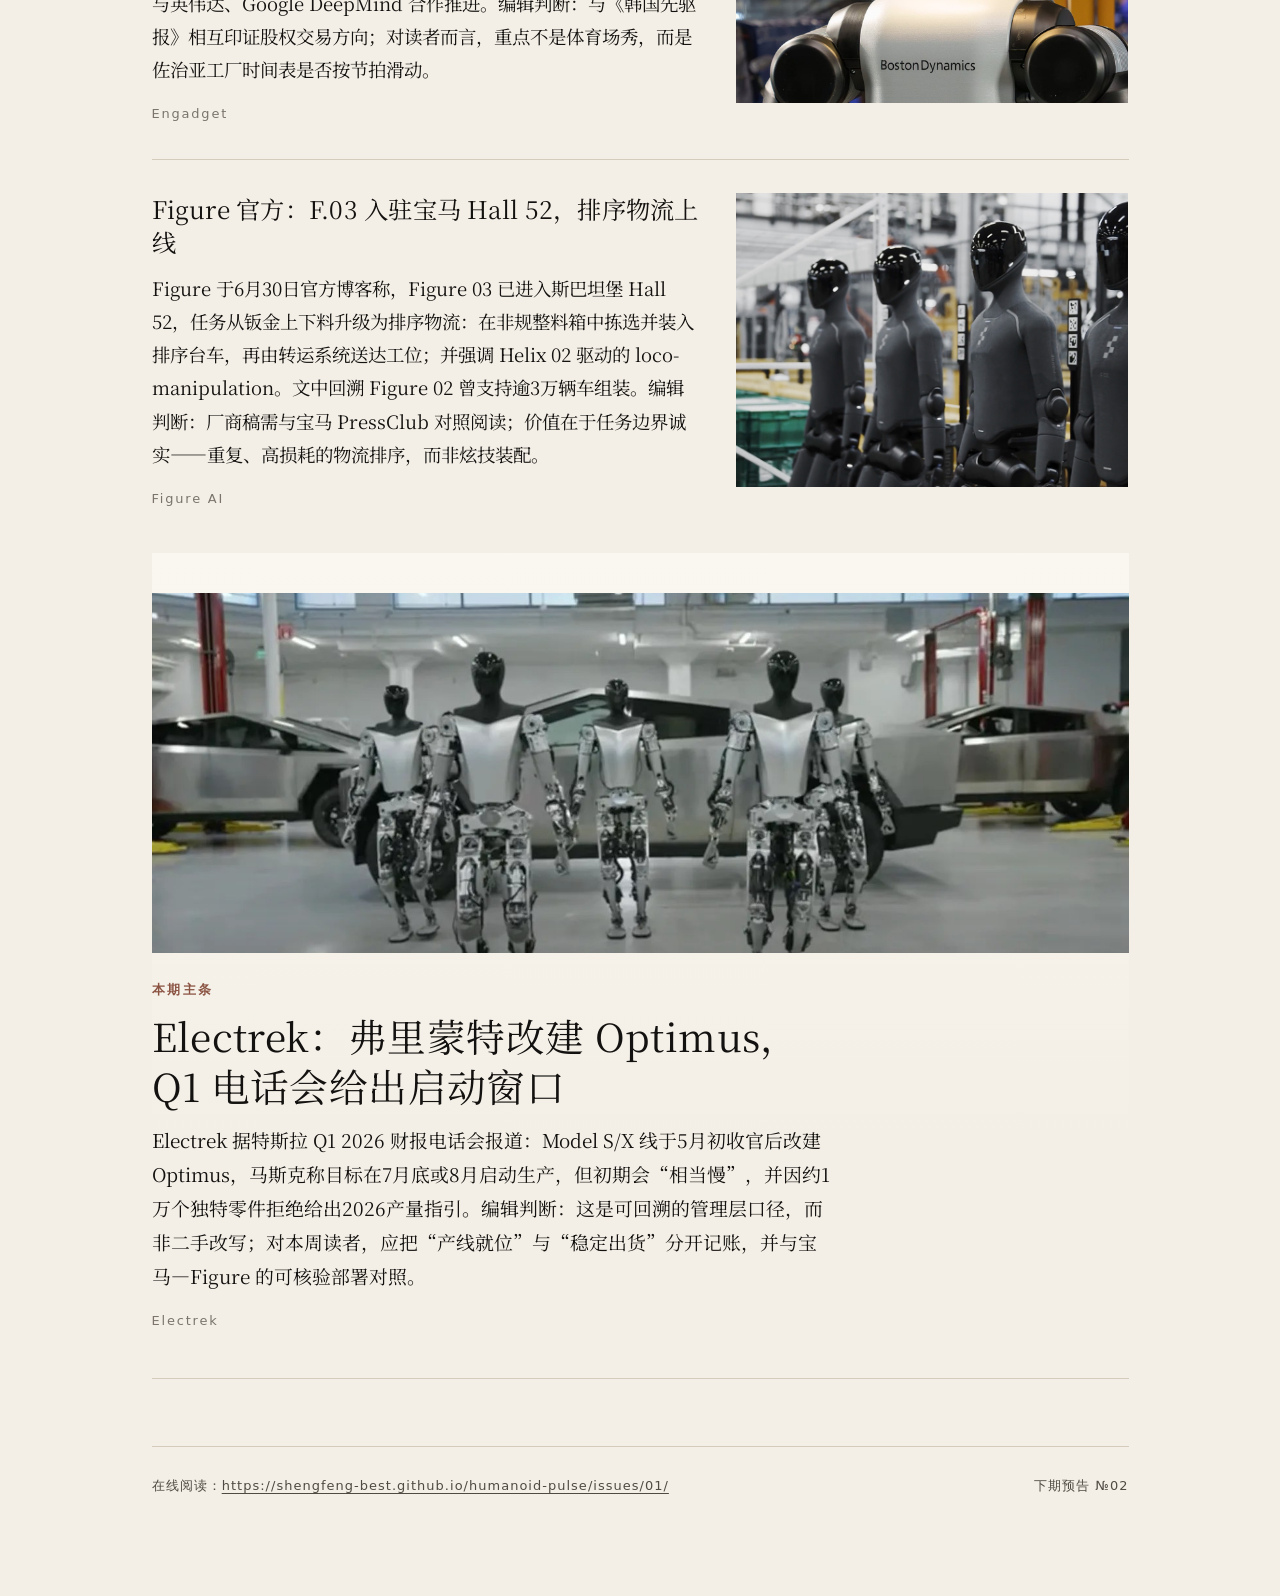
==== commit 0cf3dda1: "style: larger type and premium reading rhythm Co-authored-by: Cursor <cursoragent@cursor.com>" ====
--- a/docs/site/issues/01/index.html
+++ b/docs/site/issues/01/index.html
@@ -41,45 +41,49 @@
   </style>
   <style>
     :root {
-      --paper: #F4F1EA;
-      --ink: #1A1A1A;
-      --muted: #5C574F;
-      --rule: #D9D2C5;
-      --accent: #9A6350;
-      --source: #8A847C;
-      --wash: #EBE6DC;
+      --paper: #F3EFE6;
+      --ink: #141210;
+      --muted: #4F4A43;
+      --rule: #D4CBBC;
+      --accent: #8B5342;
+      --source: #7A746C;
+      --wash: #E7E0D3;
+      --surface: #FAF7F1;
     }
 
     *, *::before, *::after { box-sizing: border-box; }
 
     html {
-      font-size: 16px;
+      font-size: 18px;
       -webkit-text-size-adjust: 100%;
     }
 
     body {
       margin: 0;
       background:
-        radial-gradient(ellipse 80% 50% at 50% -10%, #ebe4d6 0%, transparent 55%),
+        radial-gradient(ellipse 90% 55% at 50% -8%, #e8e0d2 0%, transparent 58%),
         var(--paper);
       color: var(--ink);
       font-family: "Noto Serif SC", "Source Serif 4", Georgia, serif;
-      font-size: 16px;
-      line-height: 1.7;
+      font-size: 1.027rem; /* ~18.5px */
+      line-height: 1.8;
+      font-feature-settings: "kern" 1, "liga" 1;
+      text-rendering: optimizeLegibility;
+      -webkit-font-smoothing: antialiased;
     }
 
     a {
       color: var(--ink);
       text-decoration-thickness: 1px;
-      text-underline-offset: 0.18em;
+      text-underline-offset: 0.22em;
     }
 
     a:hover { color: var(--accent); }
 
     .wrap {
-      max-width: 960px;
+      max-width: 1040px;
       margin: 0 auto;
-      padding: 2.25rem 1.5rem 5rem;
+      padding: 2.75rem 1.75rem 5.5rem;
     }
 
     .masthead {
@@ -87,41 +91,46 @@
       flex-wrap: wrap;
       align-items: baseline;
       justify-content: space-between;
-      gap: 0.5rem 1.5rem;
-      padding-bottom: 1rem;
-      border-bottom: 1px solid var(--rule);
-      font-family: system-ui, sans-serif;
-      font-size: 11px;
-      letter-spacing: 0.16em;
+      gap: 0.65rem 1.75rem;
+      padding: 0 0 1.15rem;
+      border-bottom: 2px solid var(--ink);
+      box-shadow: 0 1px 0 var(--rule);
+      font-family: system-ui, sans-serif;
+      font-size: 0.72rem;
+      letter-spacing: 0.18em;
       text-transform: uppercase;
       color: var(--muted);
     }
 
     .masthead-brand {
       color: var(--accent);
-      font-weight: 600;
-    }
-
-    .masthead-date { letter-spacing: 0.08em; text-transform: none; }
+      font-weight: 650;
+    }
+
+    .masthead-date {
+      letter-spacing: 0.06em;
+      text-transform: none;
+      font-variant-numeric: tabular-nums;
+    }
 
     .issue-title {
-      margin: 1.5rem 0 0.75rem;
-      font-size: 48px;
-      line-height: 1.08;
+      margin: 2rem 0 1rem;
+      font-size: clamp(2.6rem, 6vw, 3.75rem);
+      line-height: 1.05;
       font-weight: 400;
-      letter-spacing: 0.02em;
+      letter-spacing: 0.04em;
     }
 
     .lede {
-      margin: 0 0 1.5rem;
-      max-width: 42em;
+      margin: 0 0 2rem;
+      max-width: 36em;
       color: var(--muted);
-      font-size: 17px;
-      line-height: 1.7;
+      font-size: 1.12rem;
+      line-height: 1.75;
     }
 
     .cover {
-      margin: 0 0 2rem;
+      margin: 0 0 2.5rem;
     }
 
     .cover-frame {
@@ -133,35 +142,38 @@
     .cover-image {
       display: block;
       width: 100%;
-      height: clamp(220px, 42vh, 480px);
+      height: clamp(260px, 48vh, 560px);
       object-fit: cover;
-      object-position: center 40%;
+      object-position: center 38%;
     }
 
     .cover-caption {
-      margin: 0.65rem 0 0;
-      font-family: system-ui, sans-serif;
-      font-size: 11px;
-      letter-spacing: 0.08em;
+      margin: 0.85rem 0 0;
+      padding-top: 0.65rem;
+      border-top: 1px solid var(--rule);
+      font-family: system-ui, sans-serif;
+      font-size: 0.72rem;
+      letter-spacing: 0.1em;
       color: var(--source);
     }
 
     .anchors {
       display: grid;
       grid-template-columns: repeat(3, 1fr);
-      gap: 0.85rem 1.25rem;
-      margin: 0 0 2.75rem;
-      padding: 1.15rem 0;
+      gap: 1rem 1.5rem;
+      margin: 0 0 3.25rem;
+      padding: 1.35rem 0;
       border-top: 1px solid var(--rule);
       border-bottom: 1px solid var(--rule);
       list-style: none;
+      background: linear-gradient(180deg, var(--surface) 0%, transparent 100%);
     }
 
     .anchors a {
       display: block;
-      padding: 0.35rem 0;
-      font-family: system-ui, sans-serif;
-      font-size: 11px;
+      padding: 0.45rem 0;
+      font-family: system-ui, sans-serif;
+      font-size: 0.72rem;
       letter-spacing: 0.16em;
       text-decoration: none;
       color: var(--muted);
@@ -171,110 +183,118 @@
 
     .anchors .num {
       display: block;
-      margin-bottom: 0.4rem;
+      margin-bottom: 0.5rem;
       color: var(--accent);
-      font-weight: 600;
+      font-weight: 650;
     }
 
     .anchors .label {
       font-family: "Noto Serif SC", "Source Serif 4", Georgia, serif;
-      font-size: 17px;
-      letter-spacing: 0;
+      font-size: 1.15rem;
+      letter-spacing: 0.02em;
       color: var(--ink);
       text-transform: none;
+      line-height: 1.35;
     }
 
     .section {
-      margin: 0 0 3.25rem;
+      margin: 0 0 3.75rem;
     }
 
     .section-label {
-      margin: 0 0 1.25rem;
-      padding-bottom: 0.55rem;
-      border-bottom: 2px solid var(--ink);
-      font-family: system-ui, sans-serif;
-      font-size: 11px;
-      letter-spacing: 0.18em;
+      margin: 0 0 1.5rem;
+      padding-bottom: 0.7rem;
+      border-bottom: 2.5px solid var(--ink);
+      font-family: system-ui, sans-serif;
+      font-size: 0.78rem;
+      letter-spacing: 0.2em;
       text-transform: uppercase;
       color: var(--accent);
-      font-weight: 600;
+      font-weight: 650;
     }
 
     .item {
-      padding: 1.45rem 0;
+      padding: 1.85rem 0;
       border-top: 1px solid var(--rule);
     }
 
-    .item:first-of-type { border-top: none; padding-top: 0.25rem; }
+    .item:first-of-type { border-top: none; padding-top: 0.35rem; }
 
     .item--with-image {
       display: grid;
-      grid-template-columns: 1.35fr 1fr;
-      gap: 1.35rem 1.75rem;
+      grid-template-columns: 1.4fr 1fr;
+      gap: 1.6rem 2rem;
       align-items: start;
     }
 
     .item--featured {
       display: block;
-      padding: 1.75rem 0 2rem;
-      margin-bottom: 0.35rem;
+      padding: 2.25rem 0 2.5rem;
+      margin: 0.5rem 0 1rem;
       border-top: none;
       border-bottom: 1px solid var(--rule);
+      background: linear-gradient(180deg, var(--surface) 0%, transparent 72%);
     }
 
     .item--featured .item-image-wrap {
-      margin: 0 0 1.15rem;
+      margin: 0 0 1.4rem;
       background: var(--wash);
       overflow: hidden;
     }
 
     .item--featured .item-image {
       width: 100%;
-      height: clamp(200px, 36vh, 420px);
+      height: clamp(240px, 40vh, 480px);
       object-fit: cover;
     }
 
     .item--featured .item-title {
-      font-size: 28px;
-      line-height: 1.25;
-      max-width: 22em;
+      font-size: clamp(1.65rem, 3.2vw, 2.15rem);
+      line-height: 1.28;
+      max-width: 18em;
+      letter-spacing: 0.01em;
     }
 
     .item--featured .item-summary {
-      max-width: 42em;
-      font-size: 16.5px;
+      max-width: 36em;
+      font-size: 1.05rem;
+      line-height: 1.8;
     }
 
     .item-kicker {
-      margin: 0 0 0.45rem;
-      font-family: system-ui, sans-serif;
-      font-size: 10px;
-      letter-spacing: 0.18em;
+      margin: 0 0 0.55rem;
+      font-family: system-ui, sans-serif;
+      font-size: 0.7rem;
+      letter-spacing: 0.2em;
       text-transform: uppercase;
       color: var(--accent);
-      font-weight: 600;
+      font-weight: 650;
     }
 
     .item-title {
-      margin: 0 0 0.55rem;
-      font-size: 20px;
+      margin: 0 0 0.7rem;
+      font-size: 1.35rem;
       line-height: 1.35;
       font-weight: 400;
+      letter-spacing: 0.01em;
     }
 
     .item-title a { text-decoration: none; }
     .item-title a:hover { text-decoration: underline; }
 
     .item-summary {
-      margin: 0 0 0.75rem;
+      margin: 0 0 0.9rem;
+      max-width: 38em;
       color: var(--ink);
+      font-size: 1.027rem;
+      line-height: 1.8;
     }
 
     .item-source {
       margin: 0;
       font-family: system-ui, sans-serif;
-      font-size: 11px;
-      letter-spacing: 0.16em;
+      font-size: 0.72rem;
+      letter-spacing: 0.14em;
       color: var(--source);
     }
 
@@ -295,22 +315,22 @@
     .item--with-image:not(.item--featured) .item-image {
       aspect-ratio: 4 / 3;
       object-fit: cover;
-      min-height: 140px;
+      min-height: 180px;
     }
 
     .item-body { min-width: 0; }
 
     .footer {
-      margin-top: 3rem;
-      padding-top: 1.35rem;
+      margin-top: 3.5rem;
+      padding-top: 1.5rem;
       border-top: 1px solid var(--rule);
       font-family: system-ui, sans-serif;
-      font-size: 11px;
+      font-size: 0.72rem;
       letter-spacing: 0.08em;
       color: var(--muted);
       display: flex;
       flex-wrap: wrap;
-      gap: 0.75rem 1.5rem;
+      gap: 0.85rem 1.75rem;
       justify-content: space-between;
     }
 
@@ -318,11 +338,14 @@
     .footer a:hover { color: var(--accent); }
 
     @media (max-width: 720px) {
-      .issue-title { font-size: 34px; }
+      html { font-size: 17px; }
+      .wrap { padding: 1.75rem 1.15rem 4rem; }
+      .issue-title { font-size: 2.35rem; }
       .anchors { grid-template-columns: 1fr; }
       .item--with-image { grid-template-columns: 1fr; }
       .item--with-image .item-image-wrap { order: -1; }
-      .item--featured .item-title { font-size: 24px; }
+      .item--featured .item-title { font-size: 1.55rem; }
+      .item-title { font-size: 1.22rem; }
     }
   </style>
 </head>
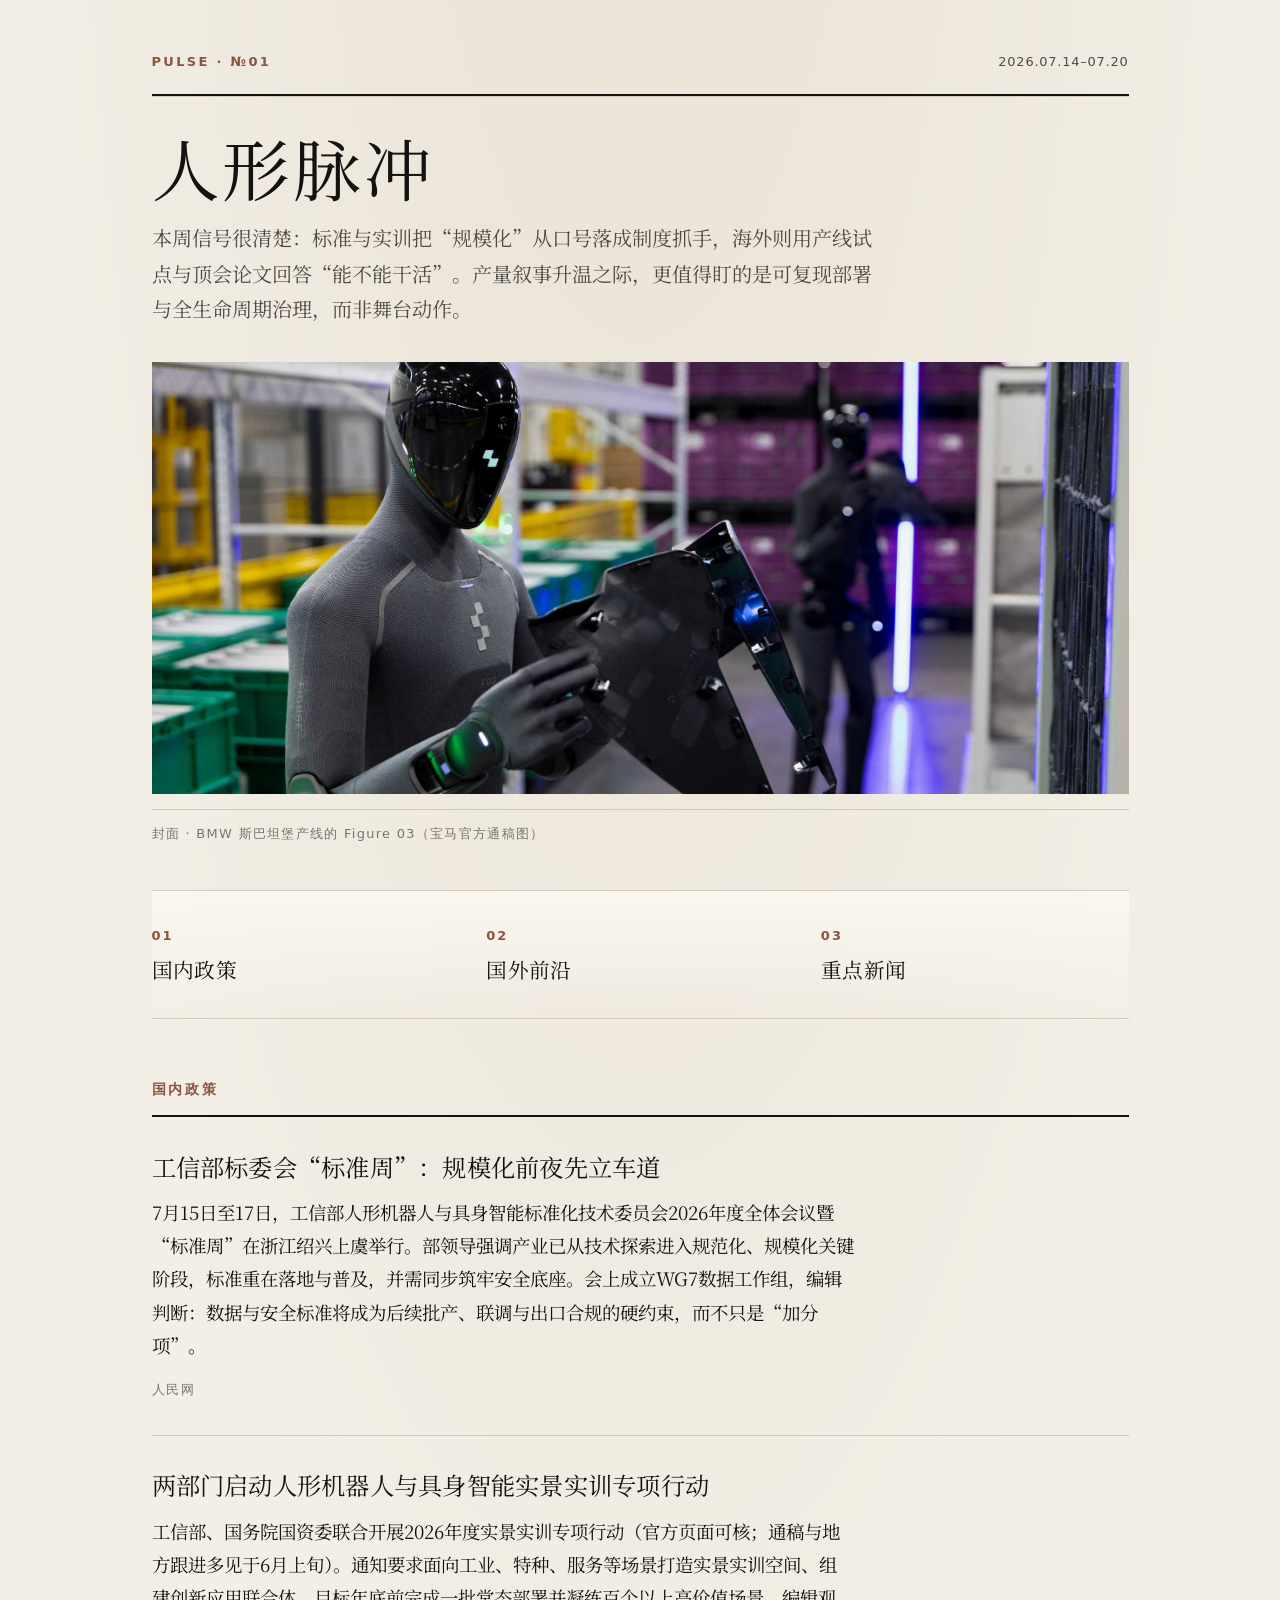
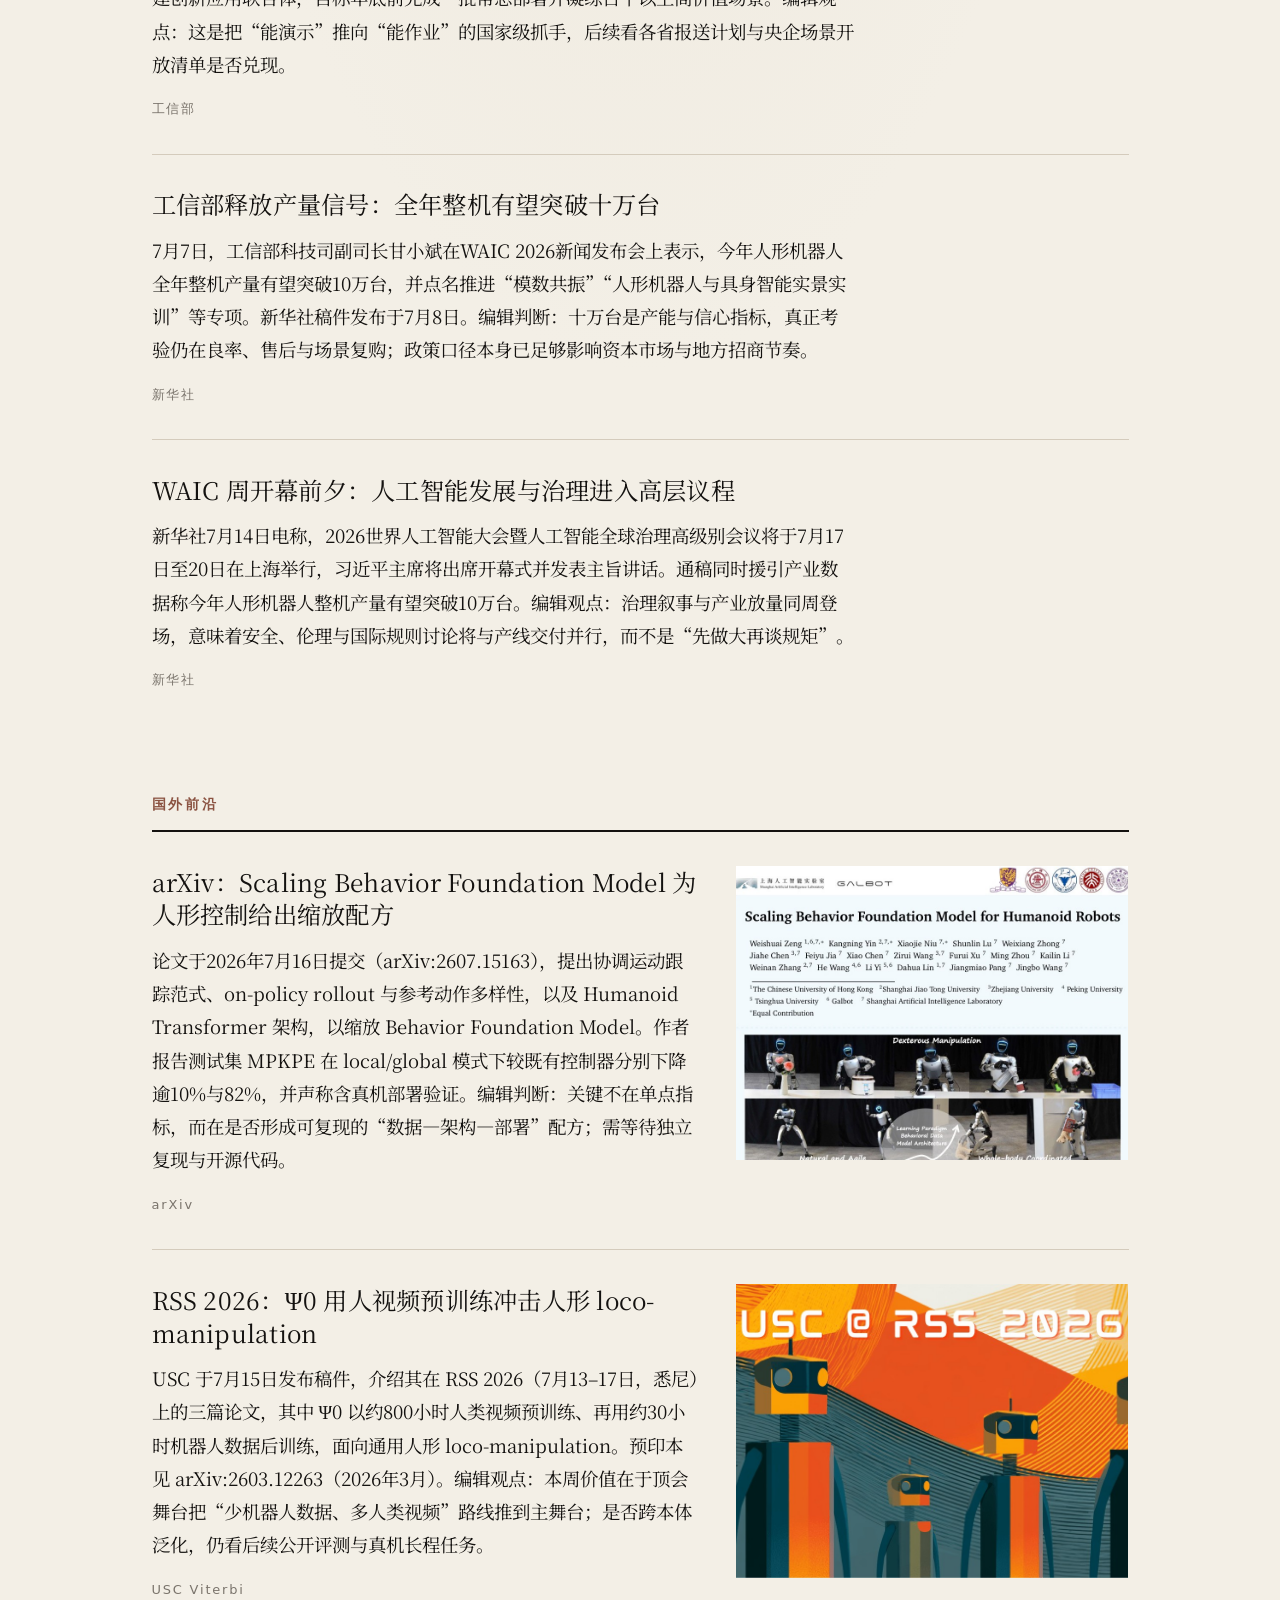
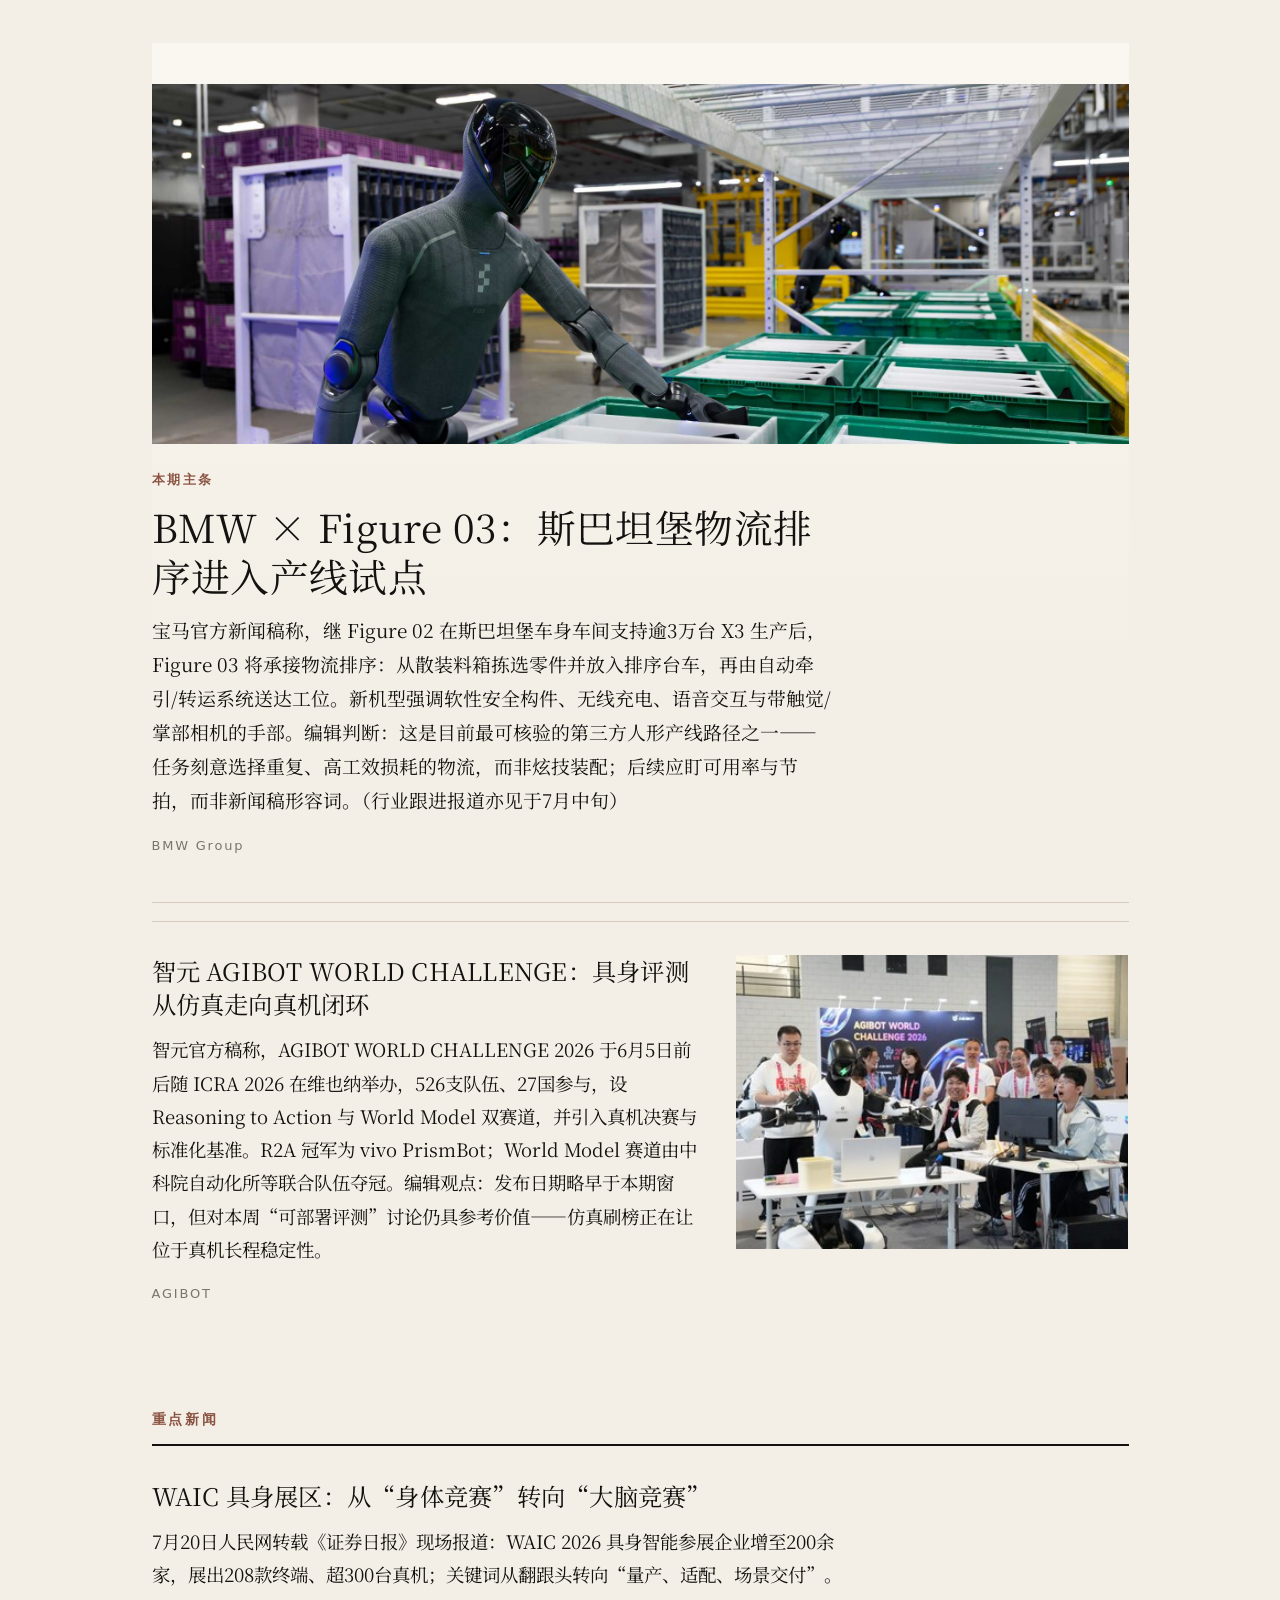
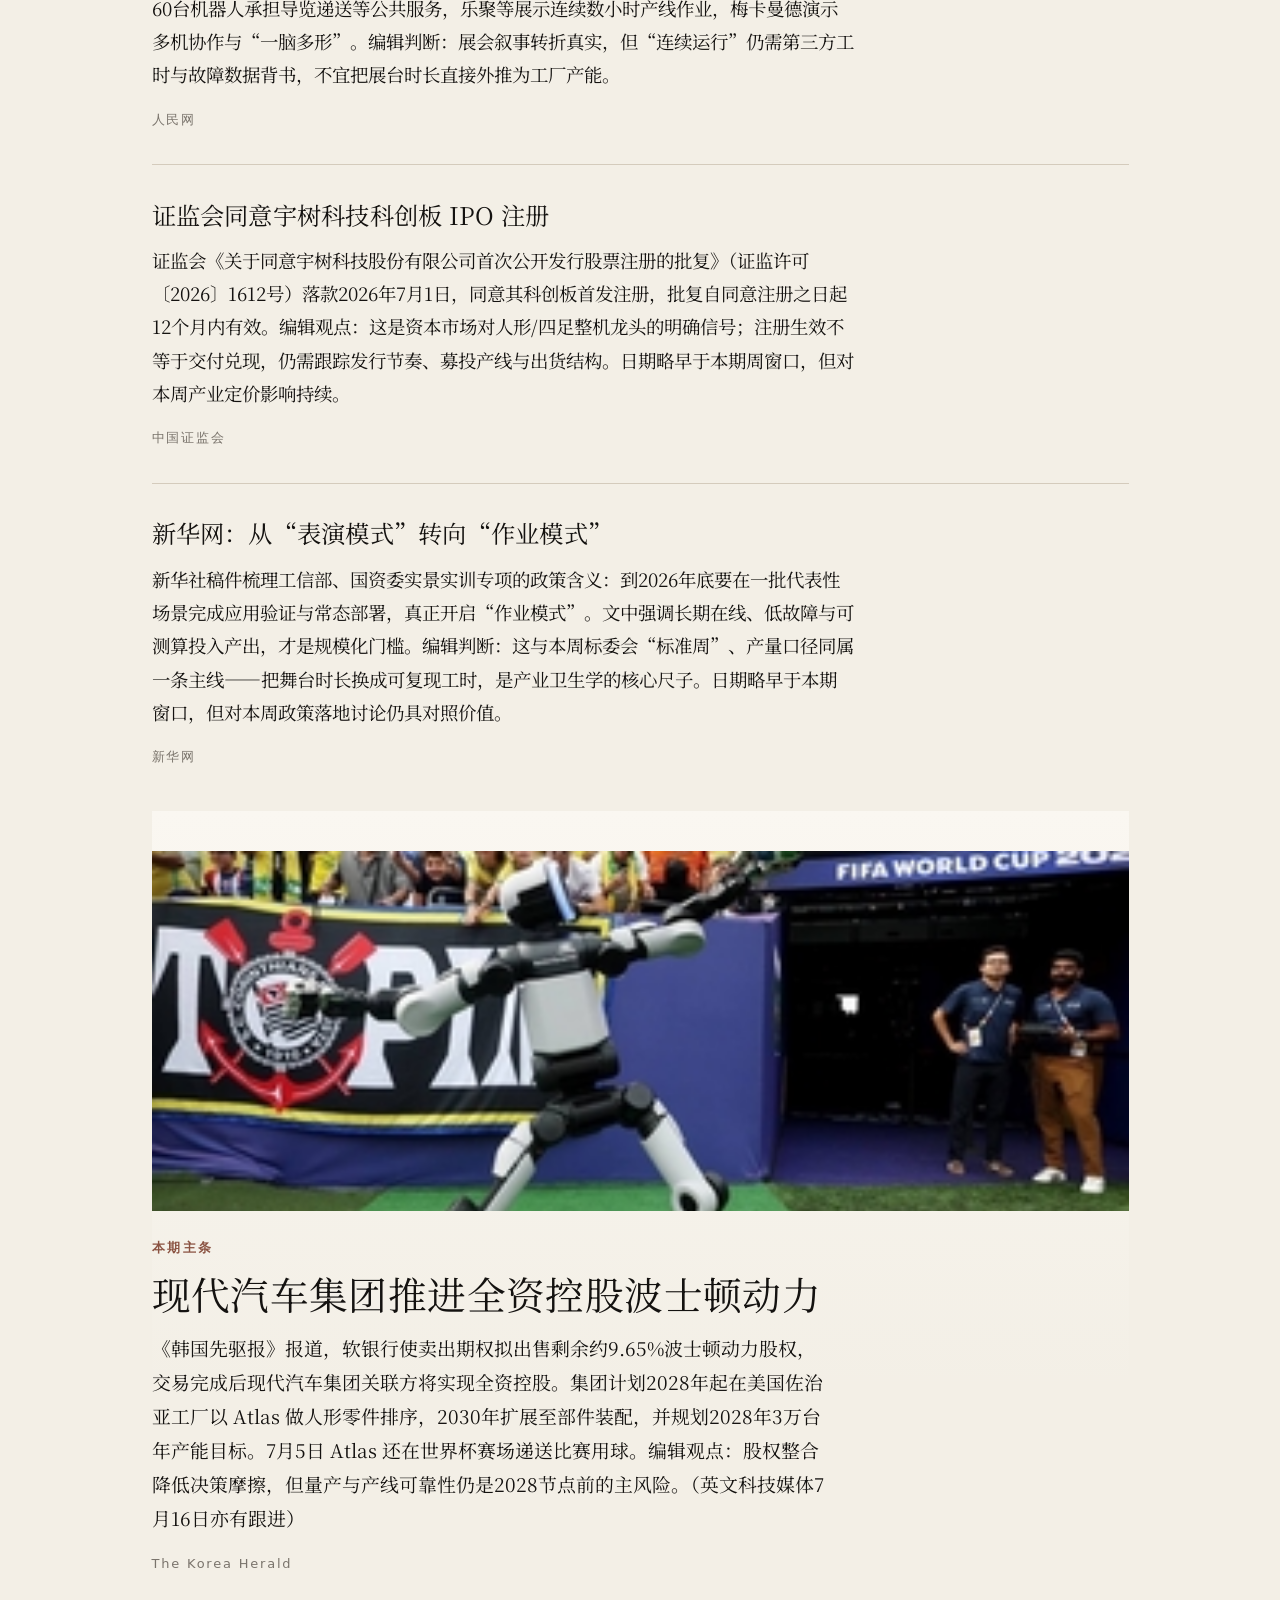
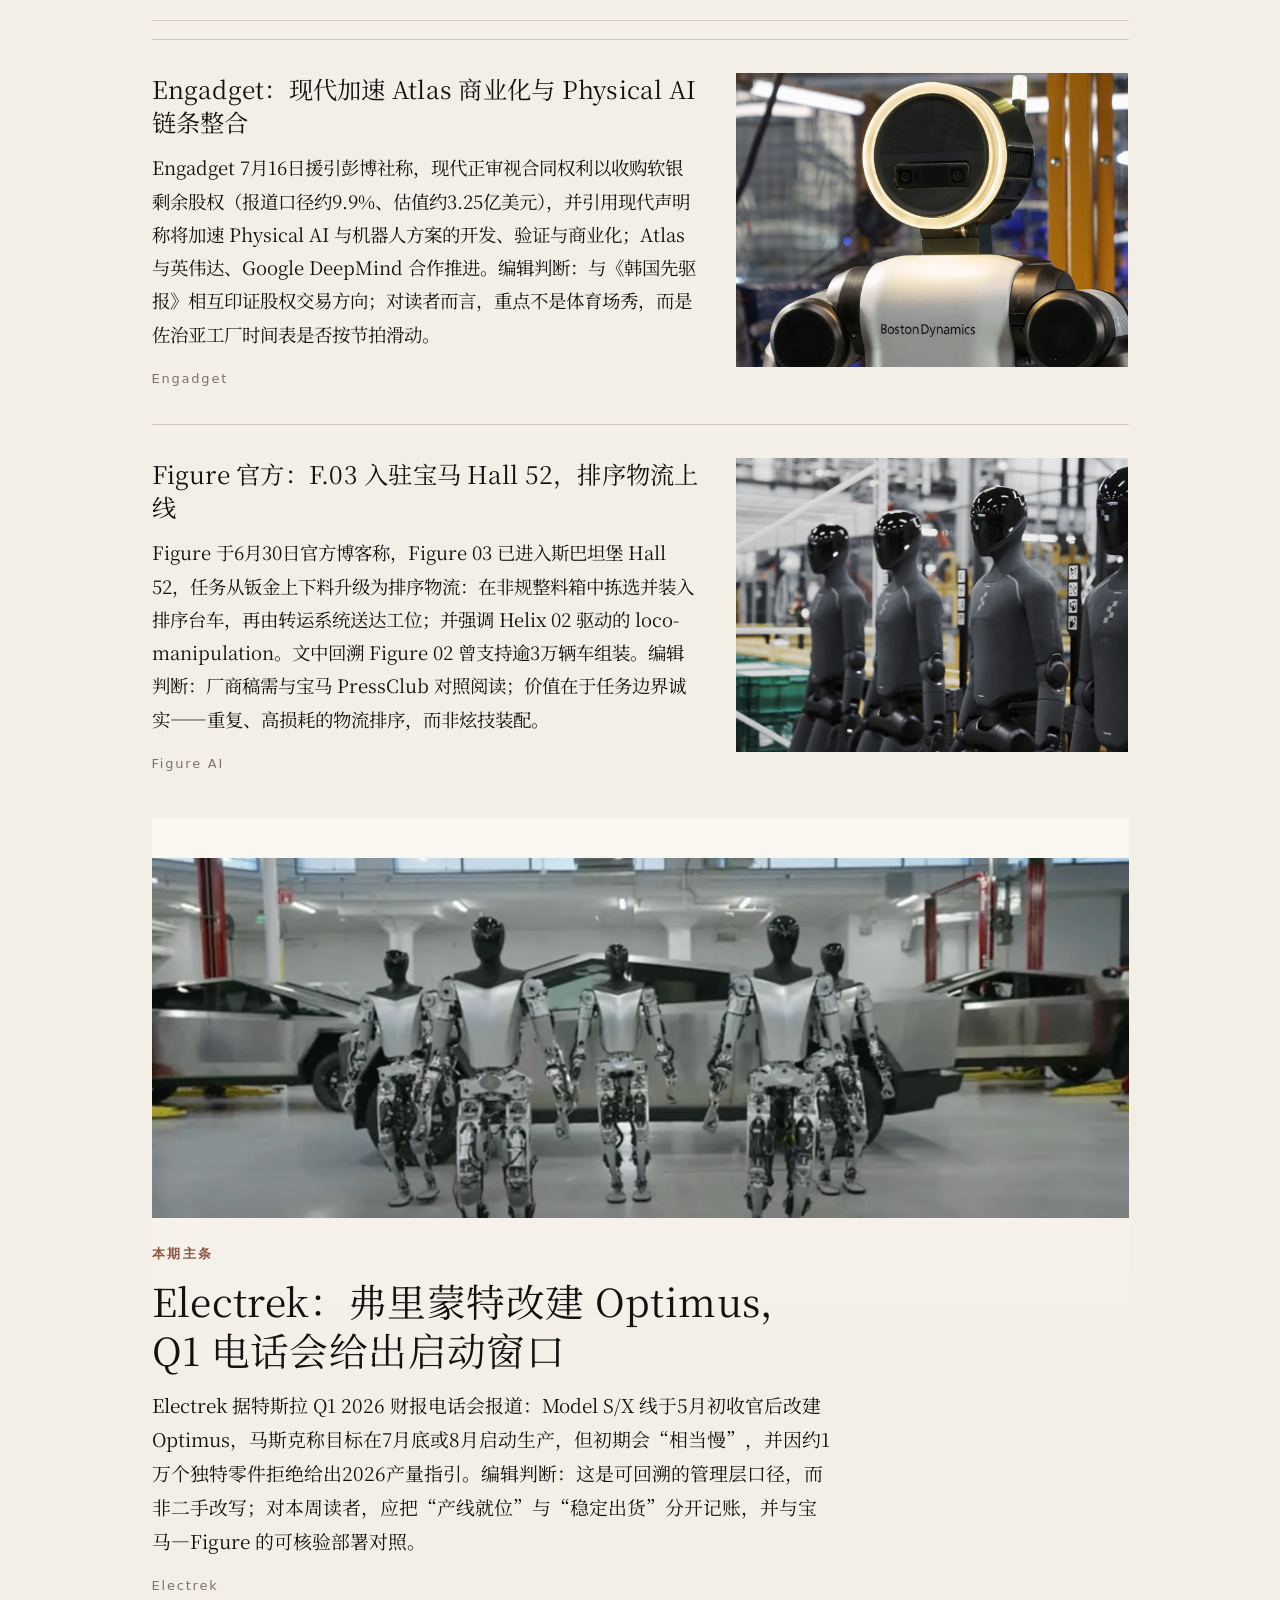
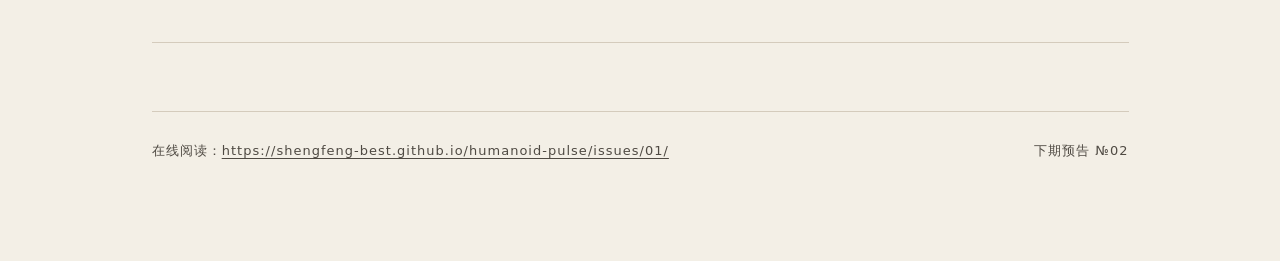
==== commit 7262c190: "content: add images for all overseas frontier stories Co-authored-by: Cursor <cursoragent@cursor.com" ====
--- a/docs/site/issues/01/index.html
+++ b/docs/site/issues/01/index.html
@@ -418,18 +418,20 @@
 
 <section class="section" id="section-frontier">
   <h2 class="section-label">国外前沿</h2>
-  <article class="item">
+  <article class="item item--with-image">
   <div class="item-body">
         <h3 class="item-title"><a href="https://arxiv.org/abs/2607.15163">arXiv：Scaling Behavior Foundation Model 为人形控制给出缩放配方</a></h3>
     <p class="item-summary">论文于2026年7月16日提交（arXiv:2607.15163），提出协调运动跟踪范式、on-policy rollout 与参考动作多样性，以及 Humanoid Transformer 架构，以缩放 Behavior Foundation Model。作者报告测试集 MPKPE 在 local/global 模式下较既有控制器分别下降逾10%与82%，并声称含真机部署验证。编辑判断：关键不在单点指标，而在是否形成可复现的“数据—架构—部署”配方；需等待独立复现与开源代码。</p>
     <p class="item-source">arXiv</p>
   </div>
-</article><article class="item">
+      <div class="item-image-wrap"><img class="item-image" src="assets/arxiv-2607-15163.jpg" alt="arXiv：Scaling Behavior Foundation Model 为人形控制给出缩放配方" /></div>
+</article><article class="item item--with-image">
   <div class="item-body">
         <h3 class="item-title"><a href="https://viterbischool.usc.edu/news/2026/07/usc-advances-humanoid-robotics-robot-learning-and-3d-manipulation-at-rss-2026/">RSS 2026：Ψ0 用人视频预训练冲击人形 loco-manipulation</a></h3>
     <p class="item-summary">USC 于7月15日发布稿件，介绍其在 RSS 2026（7月13–17日，悉尼）上的三篇论文，其中 Ψ0 以约800小时人类视频预训练、再用约30小时机器人数据后训练，面向通用人形 loco-manipulation。预印本见 arXiv:2603.12263（2026年3月）。编辑观点：本周价值在于顶会舞台把“少机器人数据、多人类视频”路线推到主舞台；是否跨本体泛化，仍看后续公开评测与真机长程任务。</p>
     <p class="item-source">USC Viterbi</p>
   </div>
+      <div class="item-image-wrap"><img class="item-image" src="assets/usc-rss-2026.jpg" alt="RSS 2026：Ψ0 用人视频预训练冲击人形 loco-manipulation" /></div>
 </article><article class="item item--featured">
       <div class="item-image-wrap"><img class="item-image" src="assets/bmw-figure03.jpg" alt="BMW × Figure 03：斯巴坦堡物流排序进入产线试点" /></div>
   <div class="item-body">
@@ -438,12 +440,13 @@
     <p class="item-summary">宝马官方新闻稿称，继 Figure 02 在斯巴坦堡车身车间支持逾3万台 X3 生产后，Figure 03 将承接物流排序：从散装料箱拣选零件并放入排序台车，再由自动牵引/转运系统送达工位。新机型强调软性安全构件、无线充电、语音交互与带触觉/掌部相机的手部。编辑判断：这是目前最可核验的第三方人形产线路径之一——任务刻意选择重复、高工效损耗的物流，而非炫技装配；后续应盯可用率与节拍，而非新闻稿形容词。（行业跟进报道亦见于7月中旬）</p>
     <p class="item-source">BMW Group</p>
   </div>
-</article><article class="item">
+</article><article class="item item--with-image">
   <div class="item-body">
         <h3 class="item-title"><a href="https://www.agibot.com/article/231/detail/73.html">智元 AGIBOT WORLD CHALLENGE：具身评测从仿真走向真机闭环</a></h3>
     <p class="item-summary">智元官方稿称，AGIBOT WORLD CHALLENGE 2026 于6月5日前后随 ICRA 2026 在维也纳举办，526支队伍、27国参与，设 Reasoning to Action 与 World Model 双赛道，并引入真机决赛与标准化基准。R2A 冠军为 vivo PrismBot；World Model 赛道由中科院自动化所等联合队伍夺冠。编辑观点：发布日期略早于本期窗口，但对本周“可部署评测”讨论仍具参考价值——仿真刷榜正在让位于真机长程稳定性。</p>
     <p class="item-source">AGIBOT</p>
   </div>
+      <div class="item-image-wrap"><img class="item-image" src="assets/agibot-challenge.jpg" alt="智元 AGIBOT WORLD CHALLENGE：具身评测从仿真走向真机闭环" /></div>
 </article>
 </section>
 
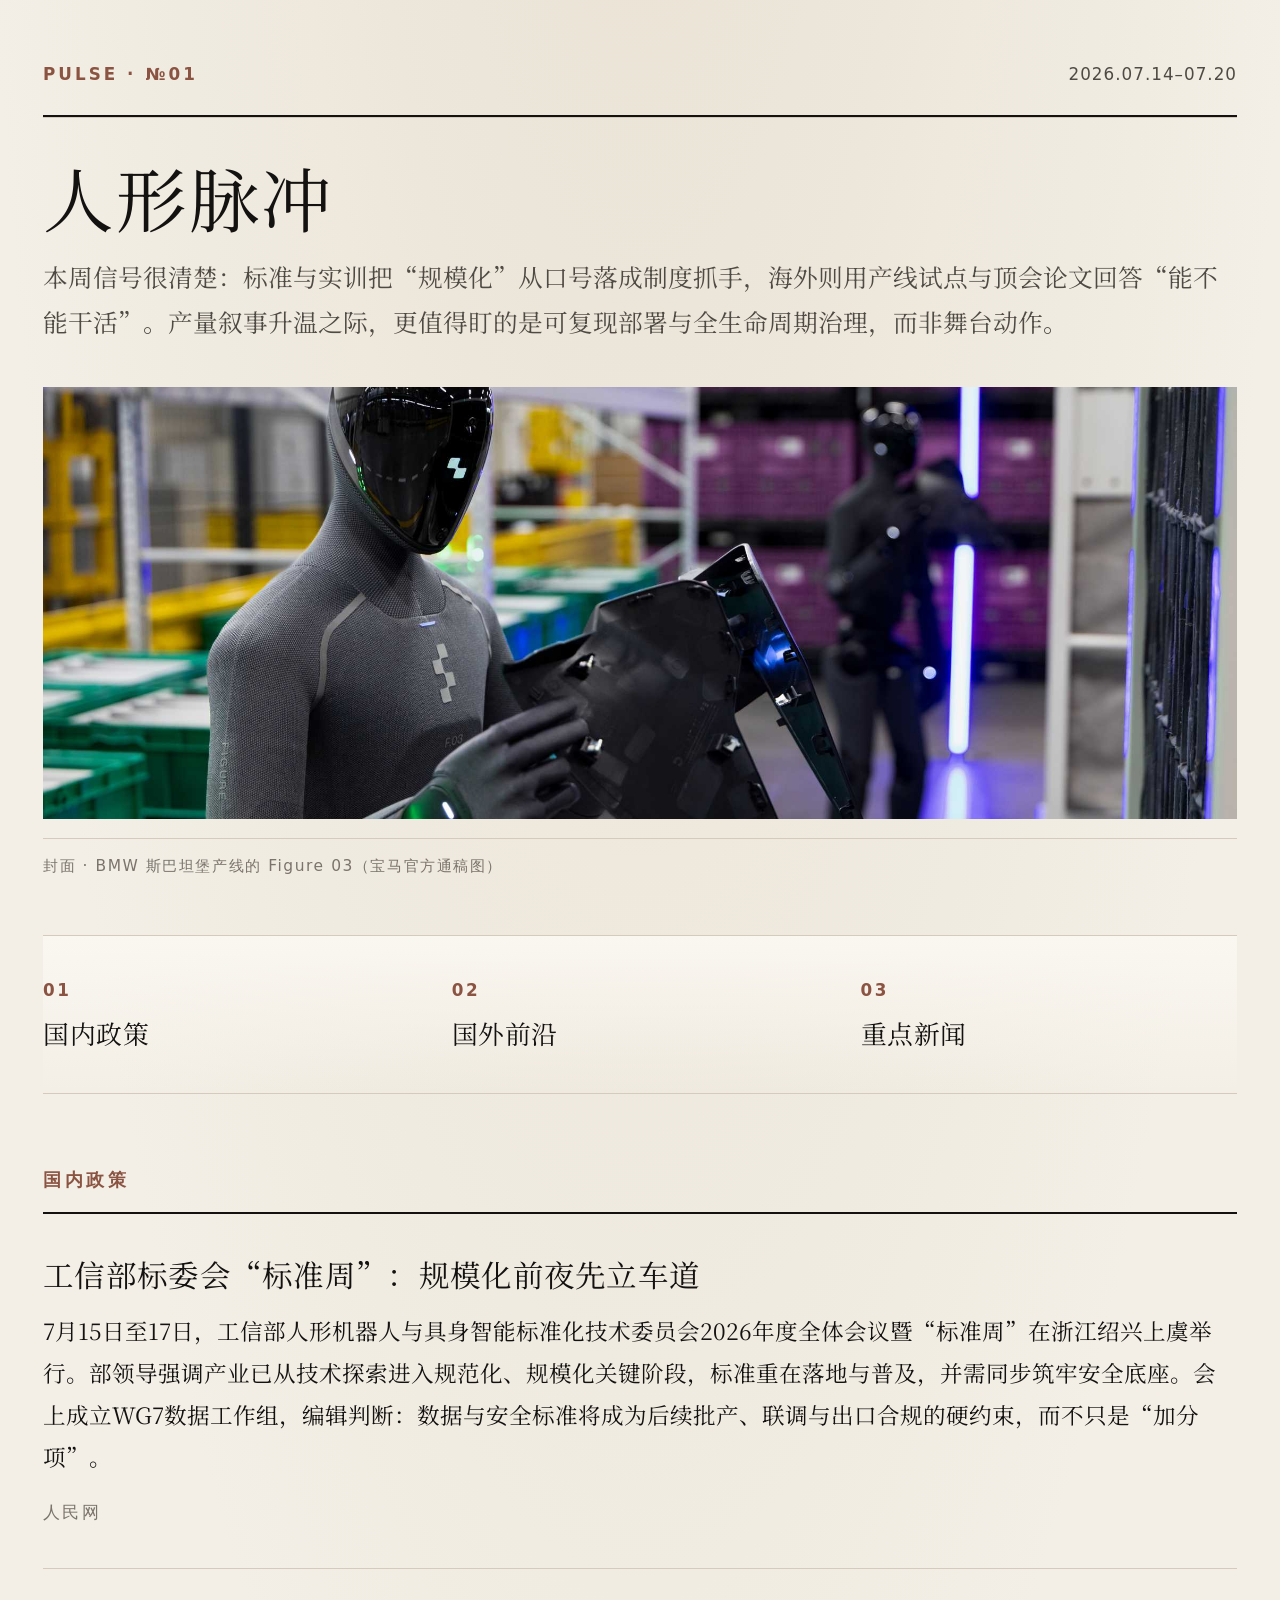
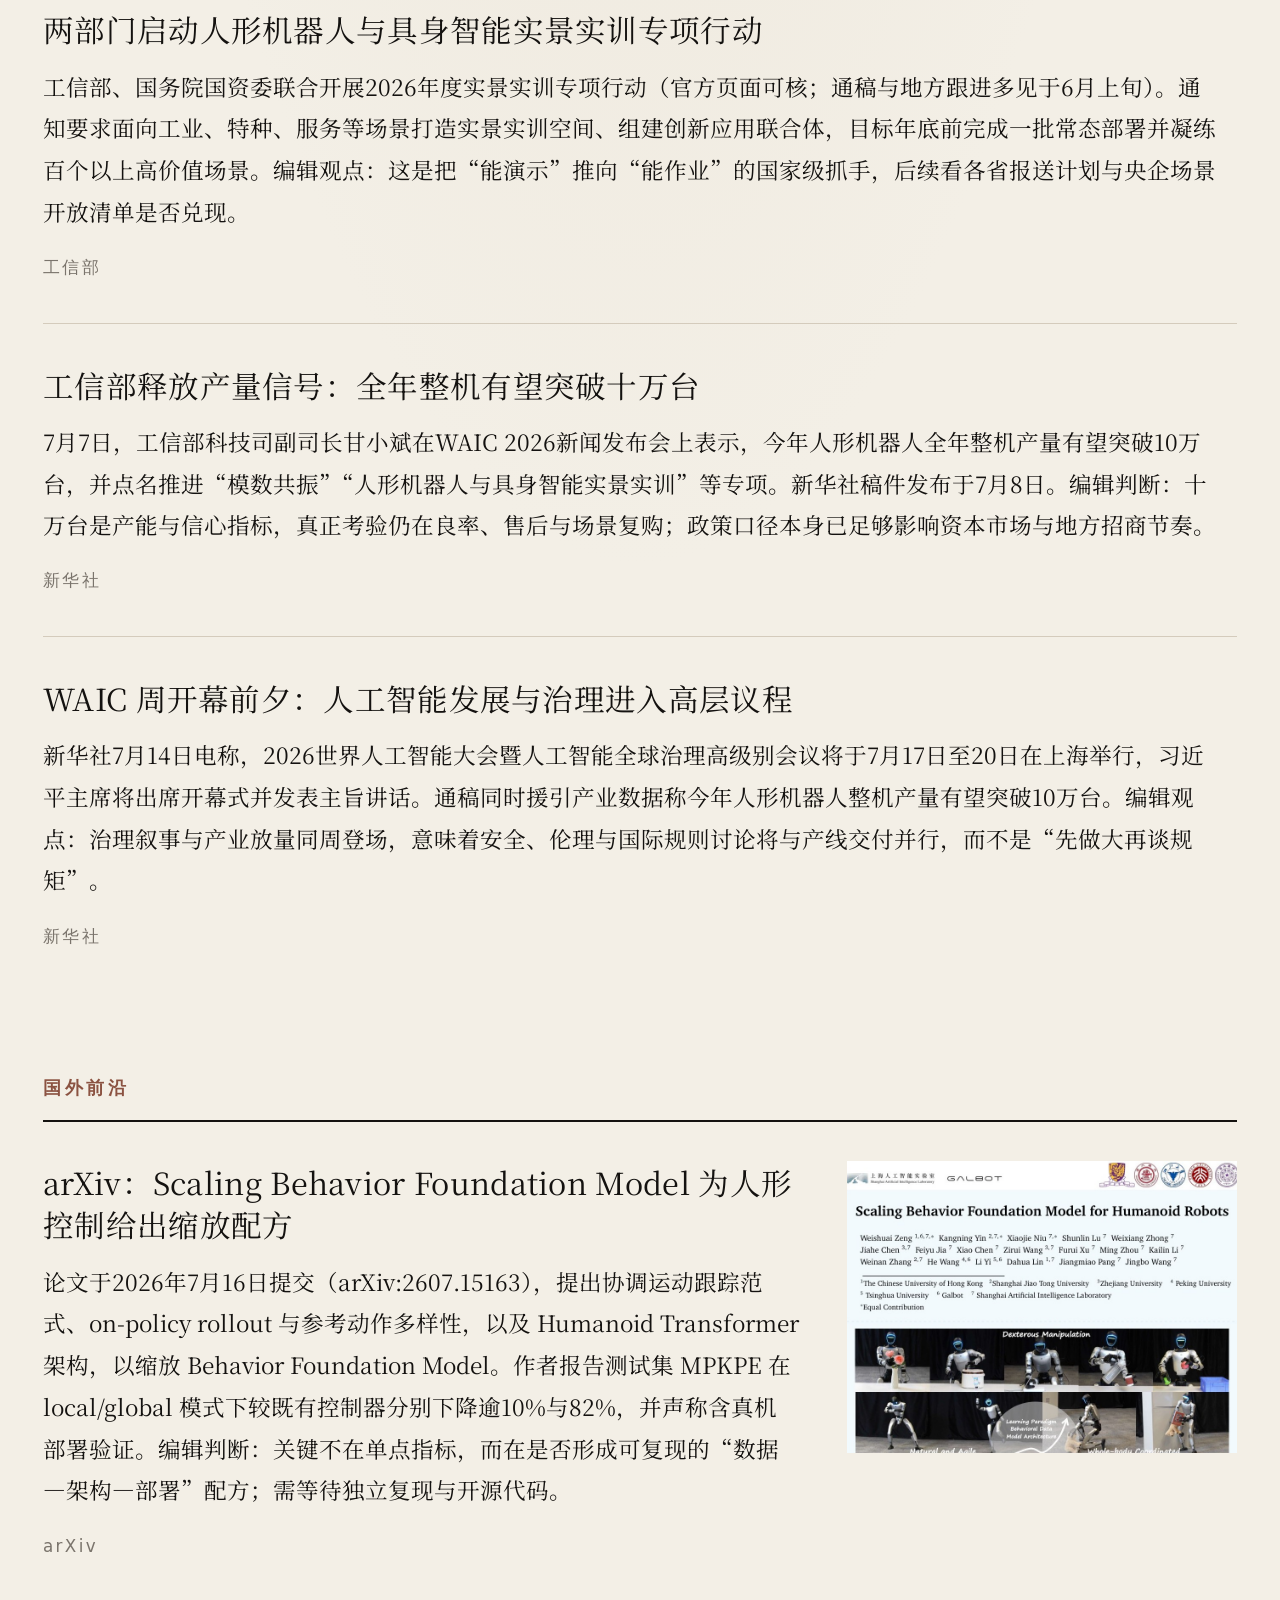
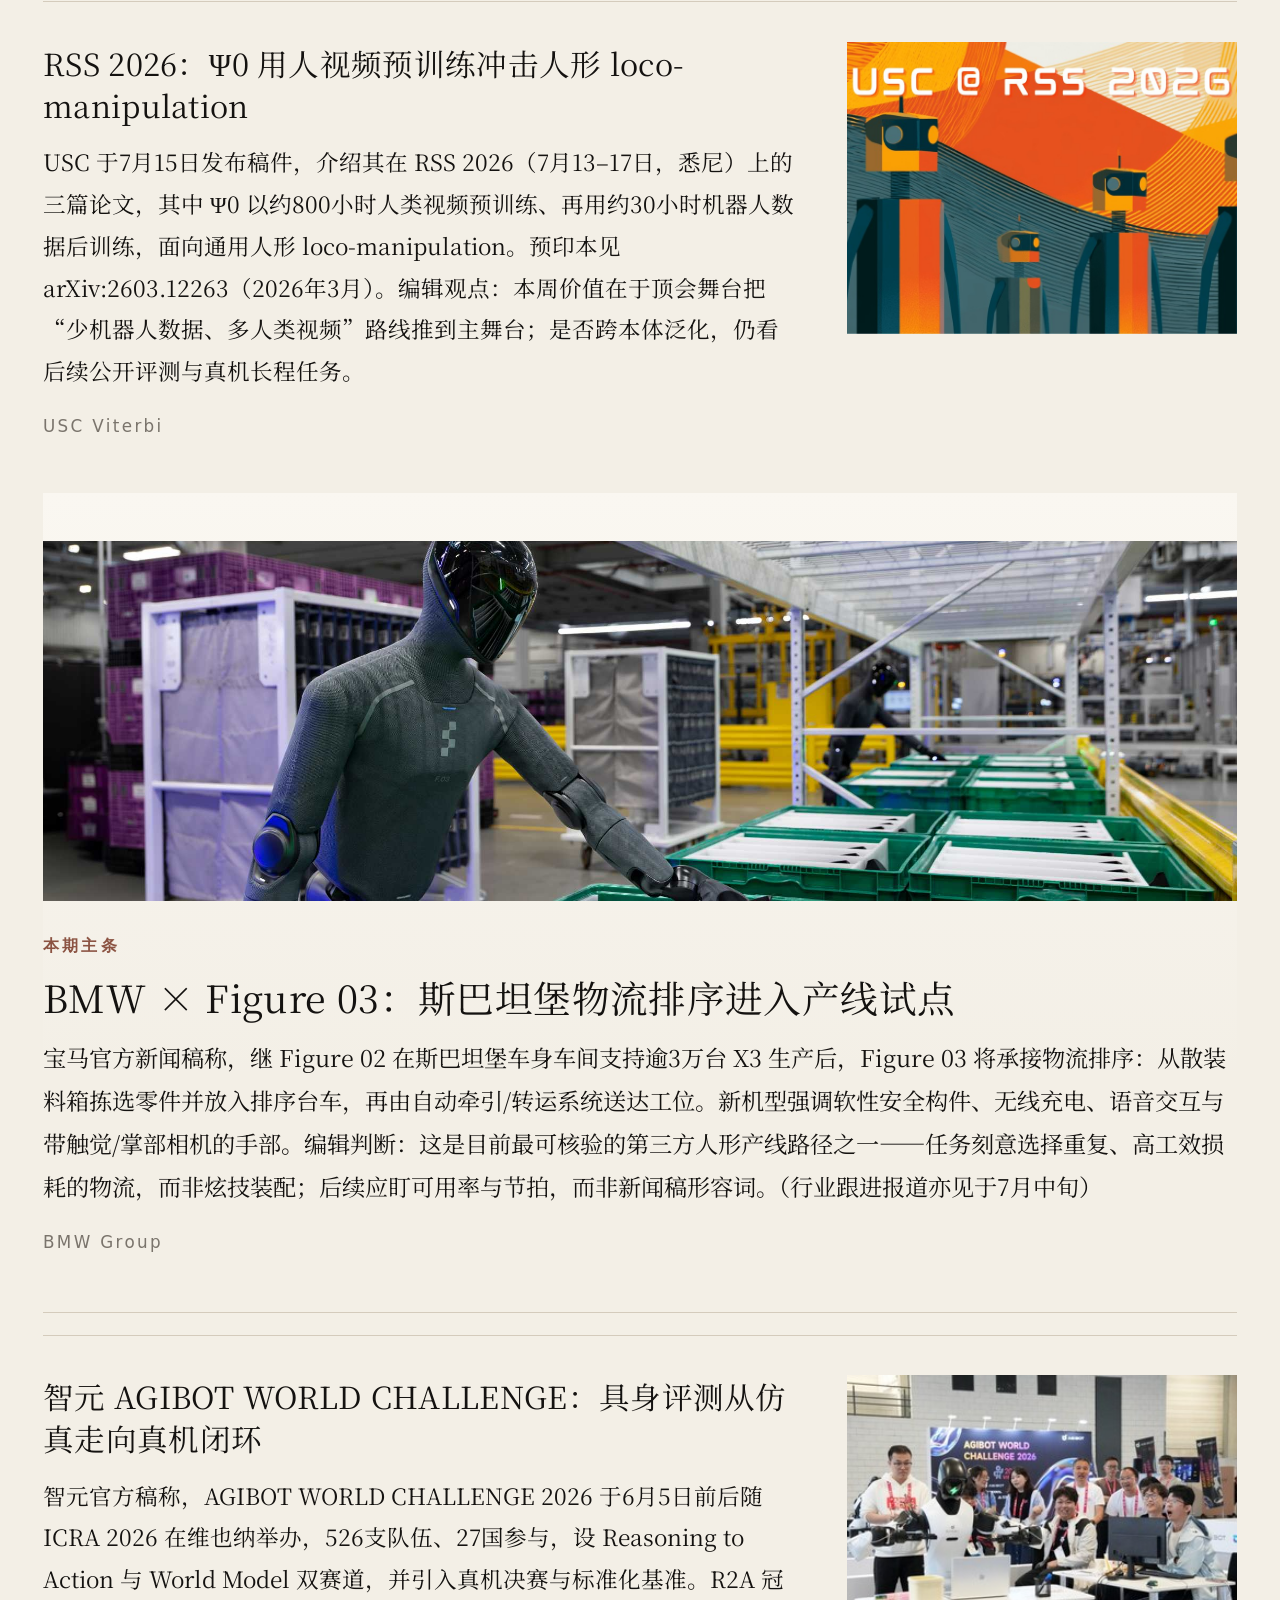
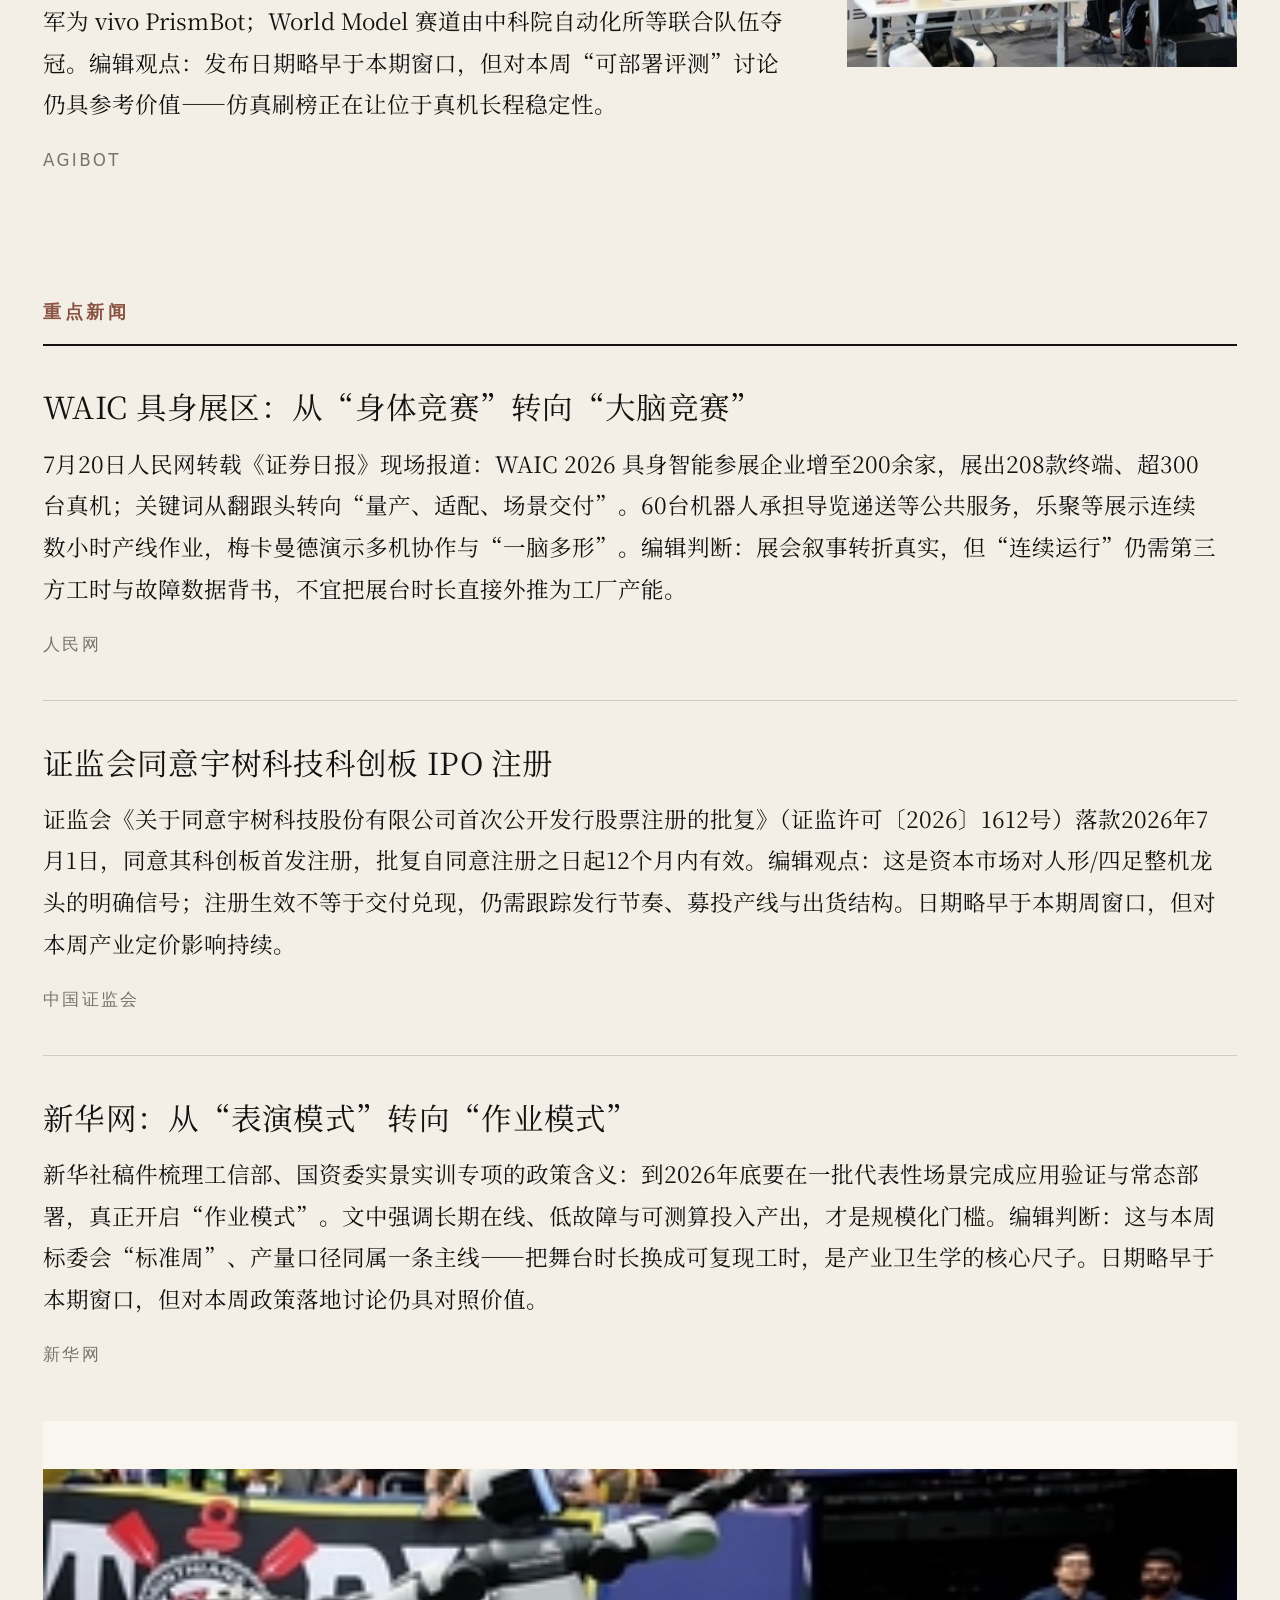
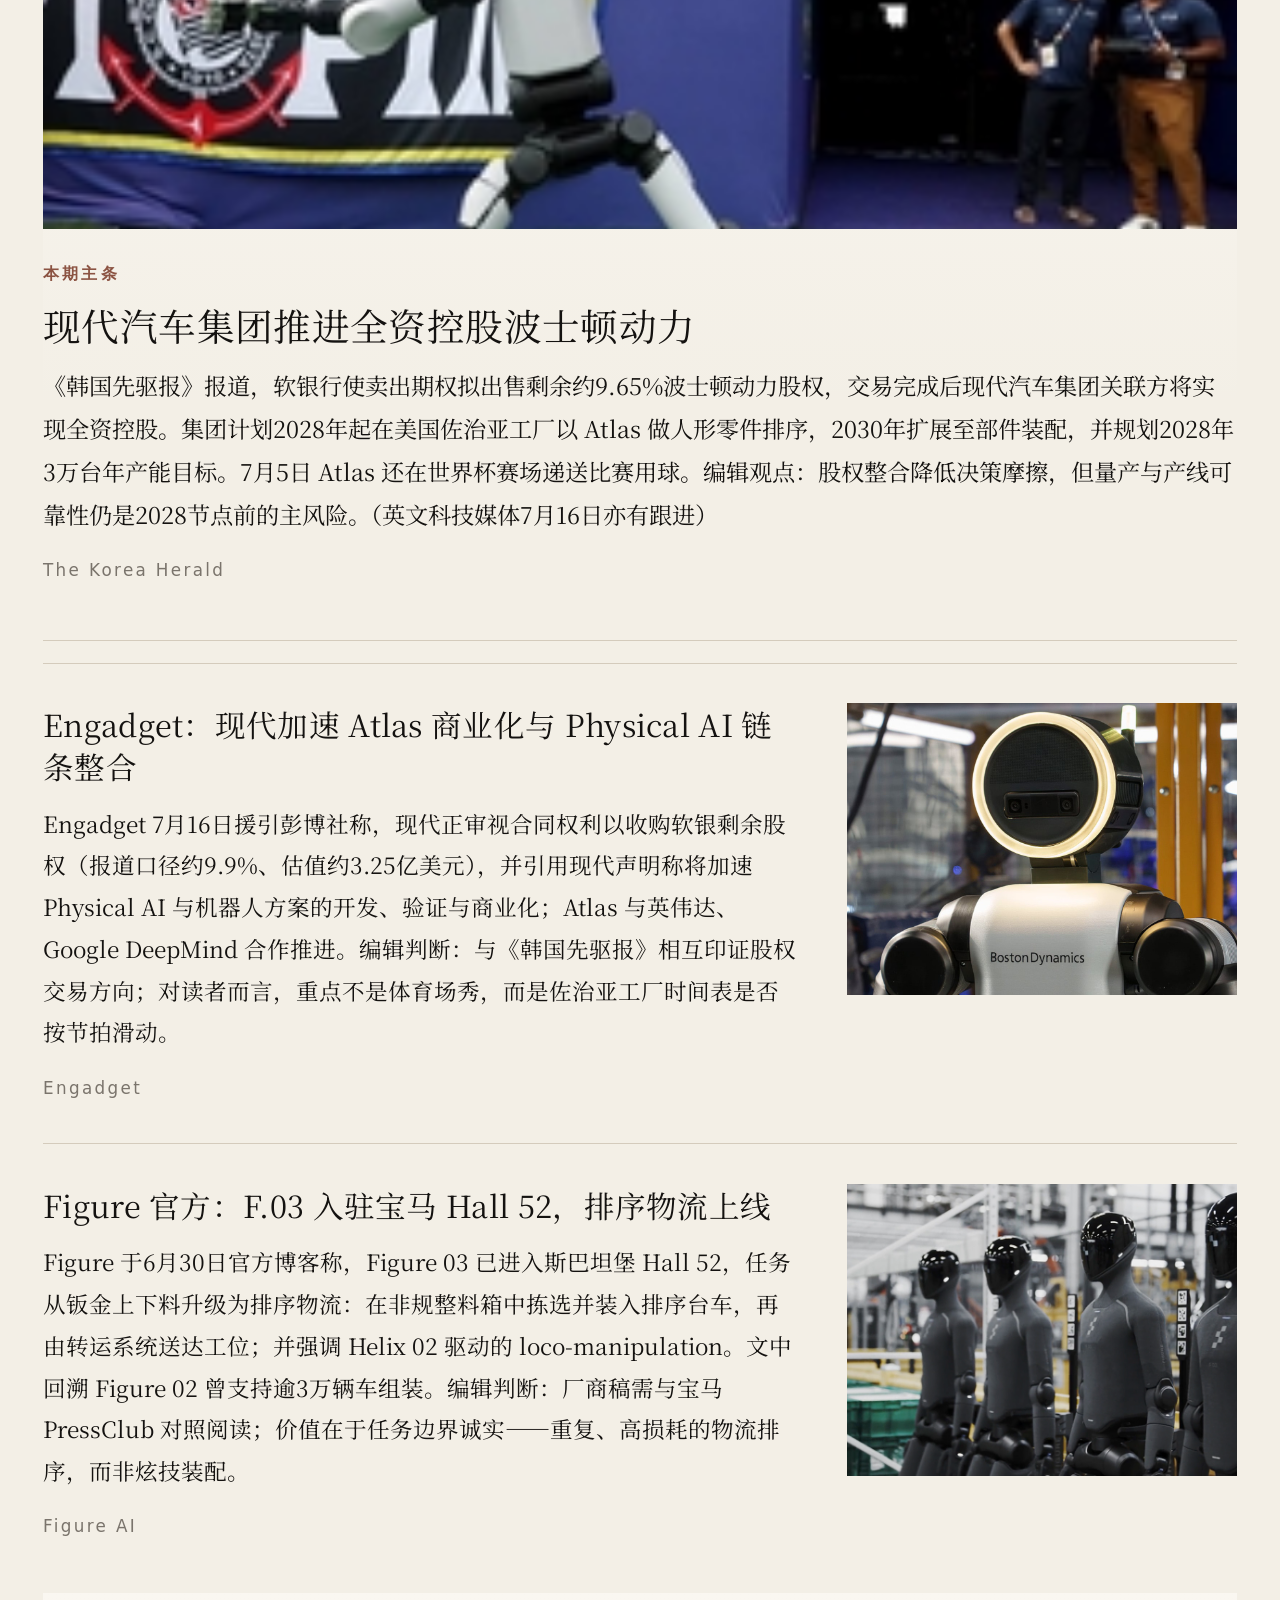
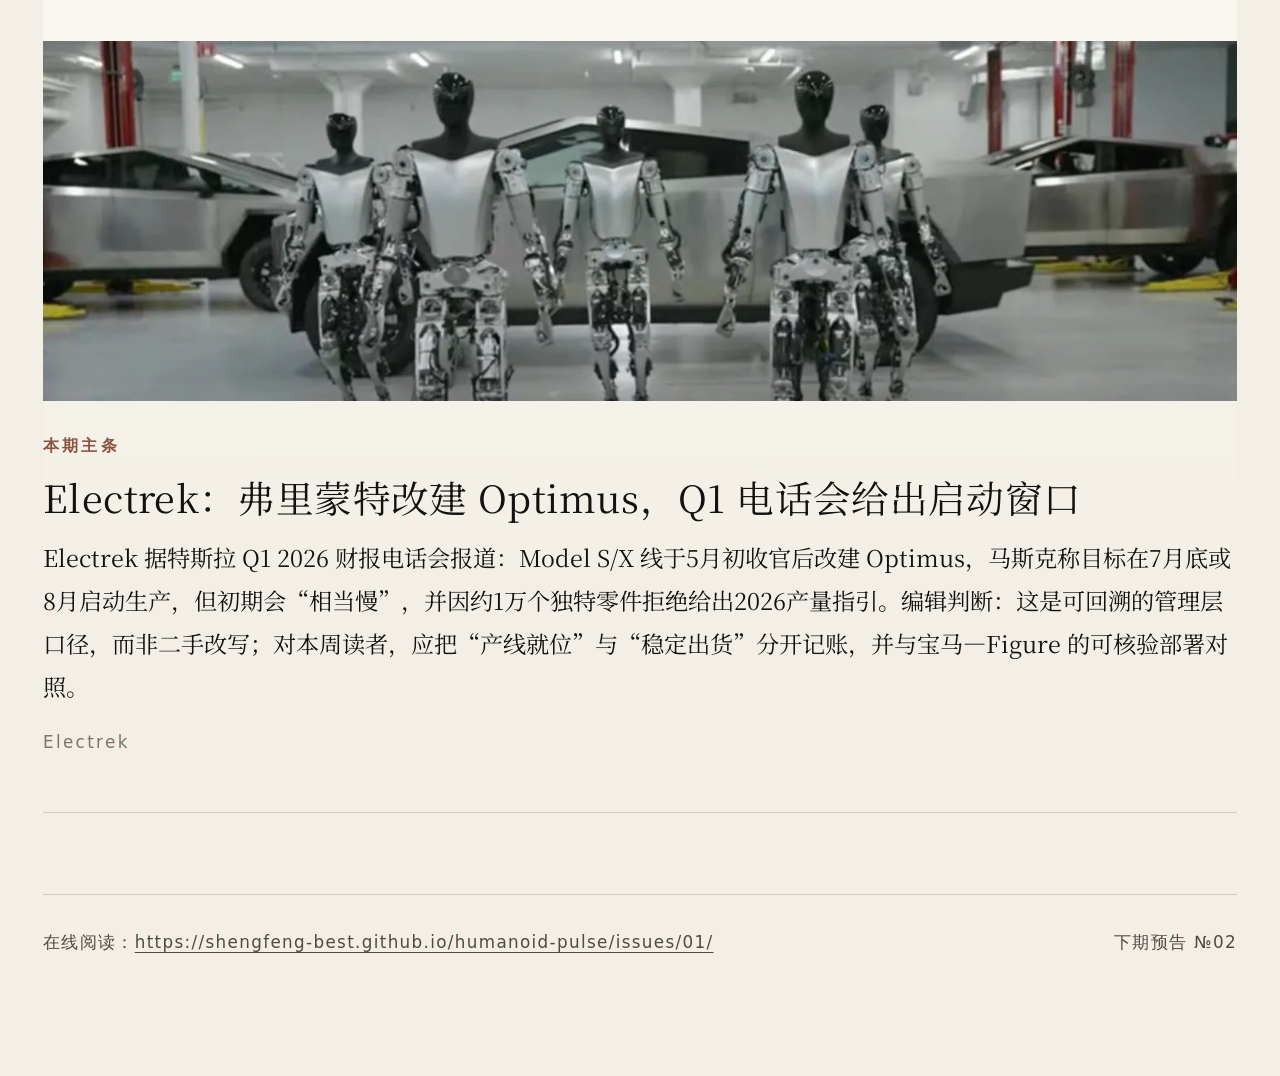
==== commit a8d43215: "fix: responsive reading — larger mobile type, wider desktop column Co-authored-by: Cursor <cursorage" ====
--- a/docs/site/issues/01/index.html
+++ b/docs/site/issues/01/index.html
@@ -54,8 +54,10 @@
     *, *::before, *::after { box-sizing: border-box; }
 
     html {
-      font-size: 18px;
+      /* 手机偏大、桌面随屏宽略增，避免手机反而缩小 */
+      font-size: clamp(19.5px, 0.55vw + 17.5px, 21.5px);
       -webkit-text-size-adjust: 100%;
+      text-size-adjust: 100%;
     }
 
     body {
@@ -65,8 +67,8 @@
         var(--paper);
       color: var(--ink);
       font-family: "Noto Serif SC", "Source Serif 4", Georgia, serif;
-      font-size: 1.027rem; /* ~18.5px */
-      line-height: 1.8;
+      font-size: 1.05rem;
+      line-height: 1.85;
       font-feature-settings: "kern" 1, "liga" 1;
       text-rendering: optimizeLegibility;
       -webkit-font-smoothing: antialiased;
@@ -81,9 +83,10 @@
     a:hover { color: var(--accent); }
 
     .wrap {
-      max-width: 1040px;
+      width: min(100% - 2.5rem, 1280px);
+      max-width: 1280px;
       margin: 0 auto;
-      padding: 2.75rem 1.75rem 5.5rem;
+      padding: 2.75rem 0 5.5rem;
     }
 
     .masthead {
@@ -96,7 +99,7 @@
       border-bottom: 2px solid var(--ink);
       box-shadow: 0 1px 0 var(--rule);
       font-family: system-ui, sans-serif;
-      font-size: 0.72rem;
+      font-size: 0.78rem;
       letter-spacing: 0.18em;
       text-transform: uppercase;
       color: var(--muted);
@@ -115,7 +118,7 @@
 
     .issue-title {
       margin: 2rem 0 1rem;
-      font-size: clamp(2.6rem, 6vw, 3.75rem);
+      font-size: clamp(2.75rem, 5.5vw, 4.25rem);
       line-height: 1.05;
       font-weight: 400;
       letter-spacing: 0.04em;
@@ -123,10 +126,10 @@
 
     .lede {
       margin: 0 0 2rem;
-      max-width: 36em;
+      max-width: min(52em, 100%);
       color: var(--muted);
-      font-size: 1.12rem;
-      line-height: 1.75;
+      font-size: 1.15rem;
+      line-height: 1.8;
     }
 
     .cover {
@@ -173,7 +176,7 @@
       display: block;
       padding: 0.45rem 0;
       font-family: system-ui, sans-serif;
-      font-size: 0.72rem;
+      font-size: 0.78rem;
       letter-spacing: 0.16em;
       text-decoration: none;
       color: var(--muted);
@@ -190,7 +193,7 @@
 
     .anchors .label {
       font-family: "Noto Serif SC", "Source Serif 4", Georgia, serif;
-      font-size: 1.15rem;
+      font-size: 1.2rem;
       letter-spacing: 0.02em;
       color: var(--ink);
       text-transform: none;
@@ -206,7 +209,7 @@
       padding-bottom: 0.7rem;
       border-bottom: 2.5px solid var(--ink);
       font-family: system-ui, sans-serif;
-      font-size: 0.78rem;
+      font-size: 0.82rem;
       letter-spacing: 0.2em;
       text-transform: uppercase;
       color: var(--accent);
@@ -222,8 +225,8 @@
 
     .item--with-image {
       display: grid;
-      grid-template-columns: 1.4fr 1fr;
-      gap: 1.6rem 2rem;
+      grid-template-columns: minmax(0, 1.55fr) minmax(240px, 0.9fr);
+      gap: 1.75rem 2.25rem;
       align-items: start;
     }
 
@@ -244,27 +247,27 @@
 
     .item--featured .item-image {
       width: 100%;
-      height: clamp(240px, 40vh, 480px);
+      height: clamp(240px, 40vh, 520px);
       object-fit: cover;
     }
 
     .item--featured .item-title {
-      font-size: clamp(1.65rem, 3.2vw, 2.15rem);
+      font-size: clamp(1.75rem, 2.8vw, 2.35rem);
       line-height: 1.28;
-      max-width: 18em;
+      max-width: min(28em, 100%);
       letter-spacing: 0.01em;
     }
 
     .item--featured .item-summary {
-      max-width: 36em;
-      font-size: 1.05rem;
-      line-height: 1.8;
+      max-width: min(52em, 100%);
+      font-size: 1.08rem;
+      line-height: 1.85;
     }
 
     .item-kicker {
       margin: 0 0 0.55rem;
       font-family: system-ui, sans-serif;
-      font-size: 0.7rem;
+      font-size: 0.75rem;
       letter-spacing: 0.2em;
       text-transform: uppercase;
       color: var(--accent);
@@ -273,8 +276,8 @@
 
     .item-title {
       margin: 0 0 0.7rem;
-      font-size: 1.35rem;
-      line-height: 1.35;
+      font-size: 1.42rem;
+      line-height: 1.38;
       font-weight: 400;
       letter-spacing: 0.01em;
     }
@@ -284,16 +287,16 @@
 
     .item-summary {
       margin: 0 0 0.9rem;
-      max-width: 38em;
+      max-width: min(52em, 100%);
       color: var(--ink);
-      font-size: 1.027rem;
-      line-height: 1.8;
+      font-size: 1.05rem;
+      line-height: 1.85;
     }
 
     .item-source {
       margin: 0;
       font-family: system-ui, sans-serif;
-      font-size: 0.72rem;
+      font-size: 0.78rem;
       letter-spacing: 0.14em;
       color: var(--source);
     }
@@ -325,7 +328,7 @@
       padding-top: 1.5rem;
       border-top: 1px solid var(--rule);
       font-family: system-ui, sans-serif;
-      font-size: 0.72rem;
+      font-size: 0.78rem;
       letter-spacing: 0.08em;
       color: var(--muted);
       display: flex;
@@ -337,15 +340,58 @@
     .footer a { color: var(--muted); }
     .footer a:hover { color: var(--accent); }
 
+    /* 平板：仍双栏，略收紧 */
+    @media (max-width: 960px) {
+      .wrap { width: min(100% - 2rem, 1280px); }
+      .item--with-image {
+        grid-template-columns: minmax(0, 1.35fr) minmax(200px, 0.95fr);
+        gap: 1.35rem 1.5rem;
+      }
+    }
+
+    /* 手机：更大字号、单栏、更好点按 */
     @media (max-width: 720px) {
-      html { font-size: 17px; }
-      .wrap { padding: 1.75rem 1.15rem 4rem; }
-      .issue-title { font-size: 2.35rem; }
-      .anchors { grid-template-columns: 1fr; }
+      html { font-size: clamp(20px, 4.6vw, 22px); }
+      body { line-height: 1.9; }
+      .wrap {
+        width: min(100% - 1.5rem, 1280px);
+        padding: 1.5rem 0 4rem;
+      }
+      .masthead { font-size: 0.72rem; letter-spacing: 0.12em; }
+      .issue-title {
+        margin: 1.35rem 0 0.85rem;
+        font-size: clamp(2.4rem, 11vw, 3rem);
+      }
+      .lede { font-size: 1.08rem; max-width: none; }
+      .anchors {
+        grid-template-columns: 1fr;
+        gap: 0.35rem;
+        margin-bottom: 2.25rem;
+      }
+      .anchors .label { font-size: 1.15rem; }
+      .cover-image { height: clamp(200px, 38vh, 320px); }
+      .item { padding: 1.55rem 0; }
       .item--with-image { grid-template-columns: 1fr; }
-      .item--with-image .item-image-wrap { order: -1; }
-      .item--featured .item-title { font-size: 1.55rem; }
-      .item-title { font-size: 1.22rem; }
+      .item--with-image .item-image-wrap { order: -1; margin-bottom: 0.85rem; }
+      .item--with-image:not(.item--featured) .item-image {
+        min-height: 200px;
+        aspect-ratio: 16 / 10;
+      }
+      .item--featured { padding: 1.5rem 0 1.85rem; }
+      .item--featured .item-title { font-size: 1.55rem; max-width: none; }
+      .item--featured .item-summary,
+      .item-summary { max-width: none; font-size: 1.05rem; }
+      .item-title { font-size: 1.28rem; }
+      .item-kicker { font-size: 0.72rem; }
+      .footer { font-size: 0.75rem; word-break: break-all; }
+    }
+
+    /* 大屏桌面：用满宽栏，正文不再人为收窄 */
+    @media (min-width: 1200px) {
+      .wrap { width: min(100% - 4rem, 1320px); }
+      .item--with-image {
+        grid-template-columns: minmax(0, 1.65fr) minmax(280px, 0.85fr);
+      }
     }
   </style>
 </head>
